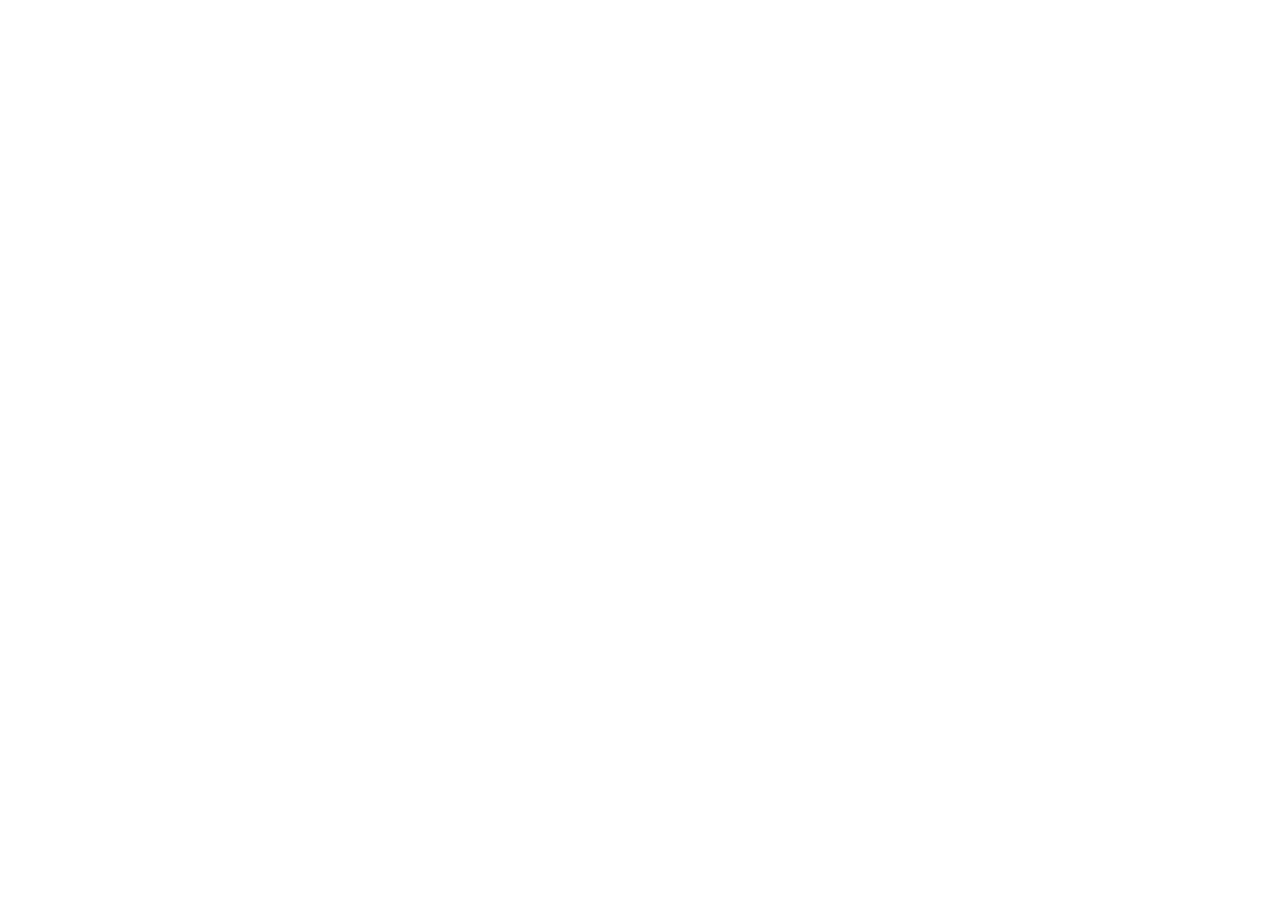
==== Index.html @ 7adff2c6 "Portfolio" ====
<!DOCTYPE html>
<html lang="en">    
<head>
    <meta charset="UTF-8">
    <meta http-equiv="X-UA-Compatible" content="IE=edge">
    <meta name="viewport" content="width=device-width, initial-scale=1.0">
    <script src="https://cdn.tailwindcss.com"></script>
    <title>Legion | Low Budget Developer</title>
    
     <!-- Styling -->
     <!-- Hero , Button , Banner , TimeLine , NavBar , Contact , Footer  -->

     <style>
         .container {
            max-width: 1200px;
            margin: 0 auto;
            padding: 2rem;
        }
        
        /* Hero */
       
        .hero {
            background-image: url('https://images.unsplash.com/photo-1506744038136-46273834b3fb?ixlib=rb-4.0.3&ixid=M3wxMjA3fDB8MHxzZWFyY2h8Mnx8ZGV2ZWxvcHBlcnxlbnwwfHwwfHx8MA%3D%3D&auto=format&fit=crop&w=500&q=60');
            background-size: cover;
            background-position: center;
        }

        /* Button */
        .btn {
            background-color: #1f2937; /* Tailwind's gray-800 */
            color: white;
            padding: 0.5rem 1rem;
            border-radius: 0.375rem; /* Tailwind's rounded-md */
            transition: background-color 0.3s ease;
        }
        .btn:hover {
            background-color: #4b5563; /* Tailwind's gray-600 */
        }


     </style>
</head>
<body>
    

</body>

</html>
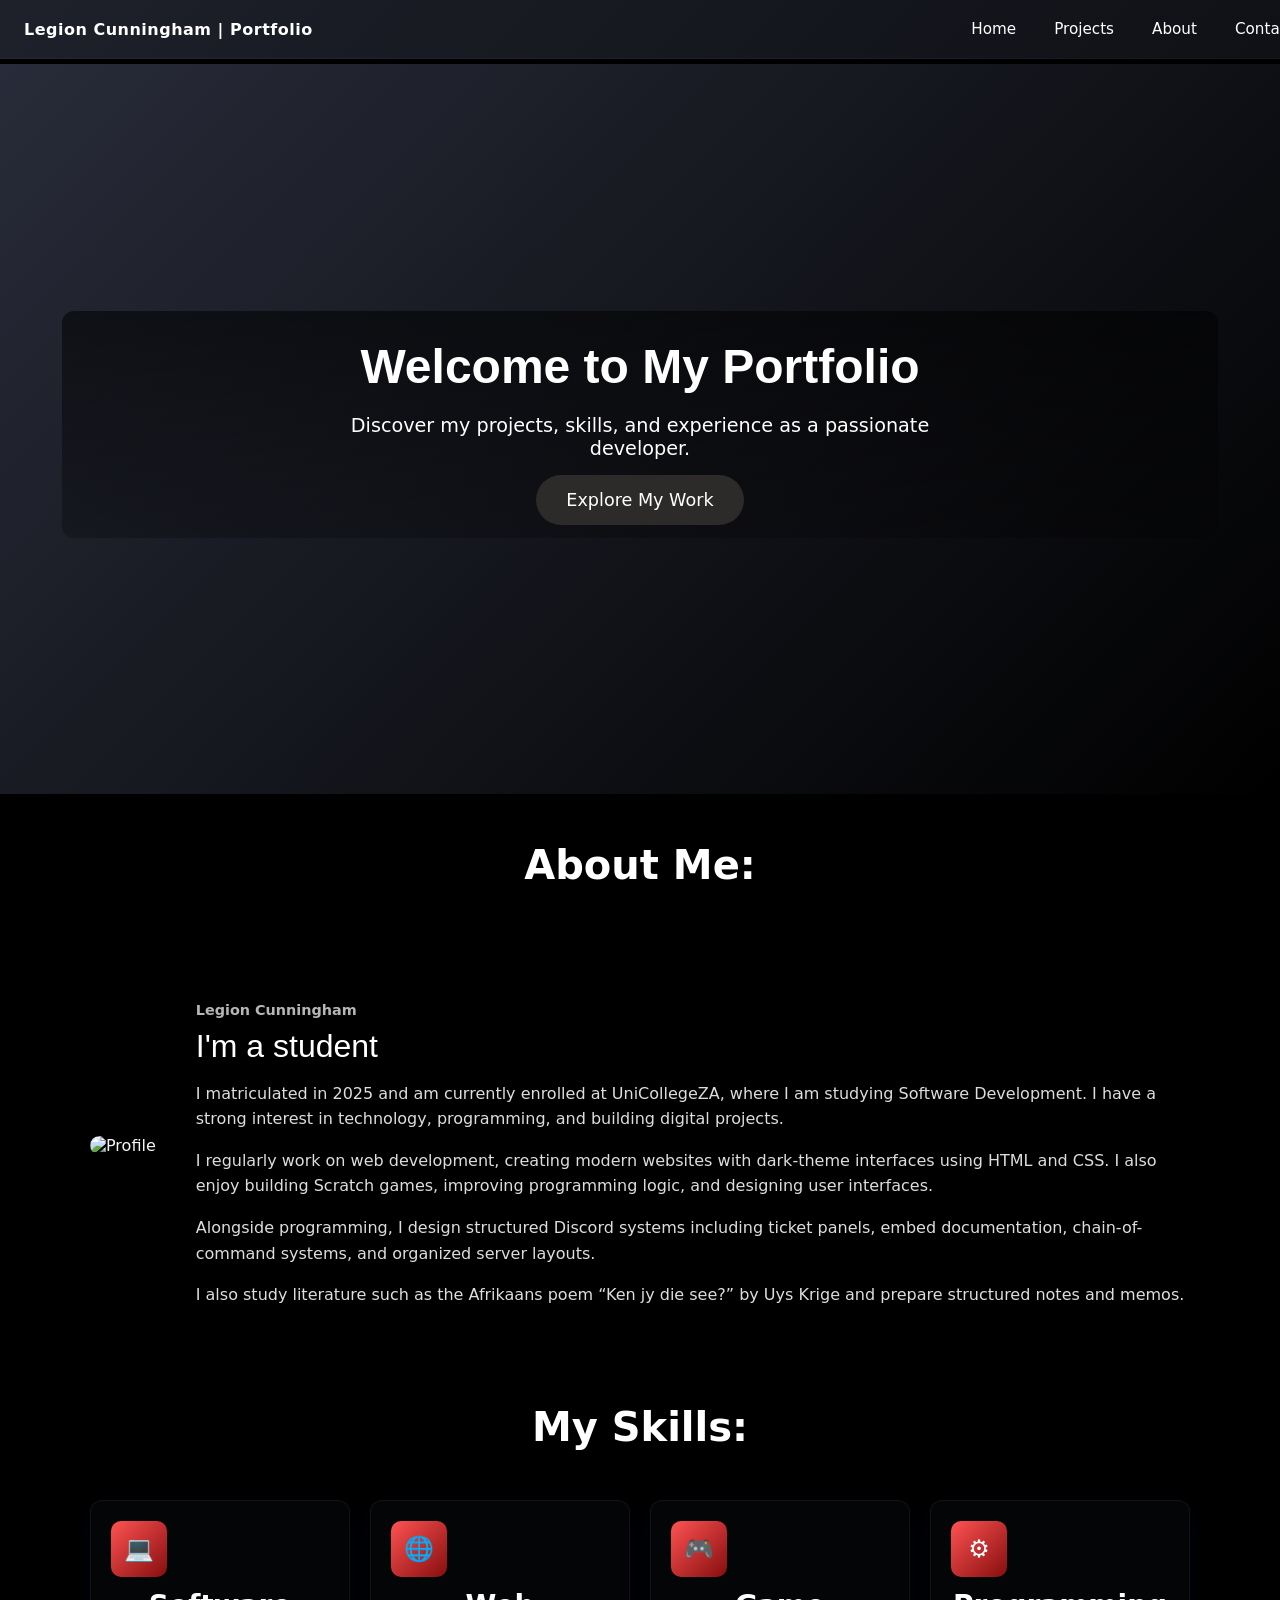
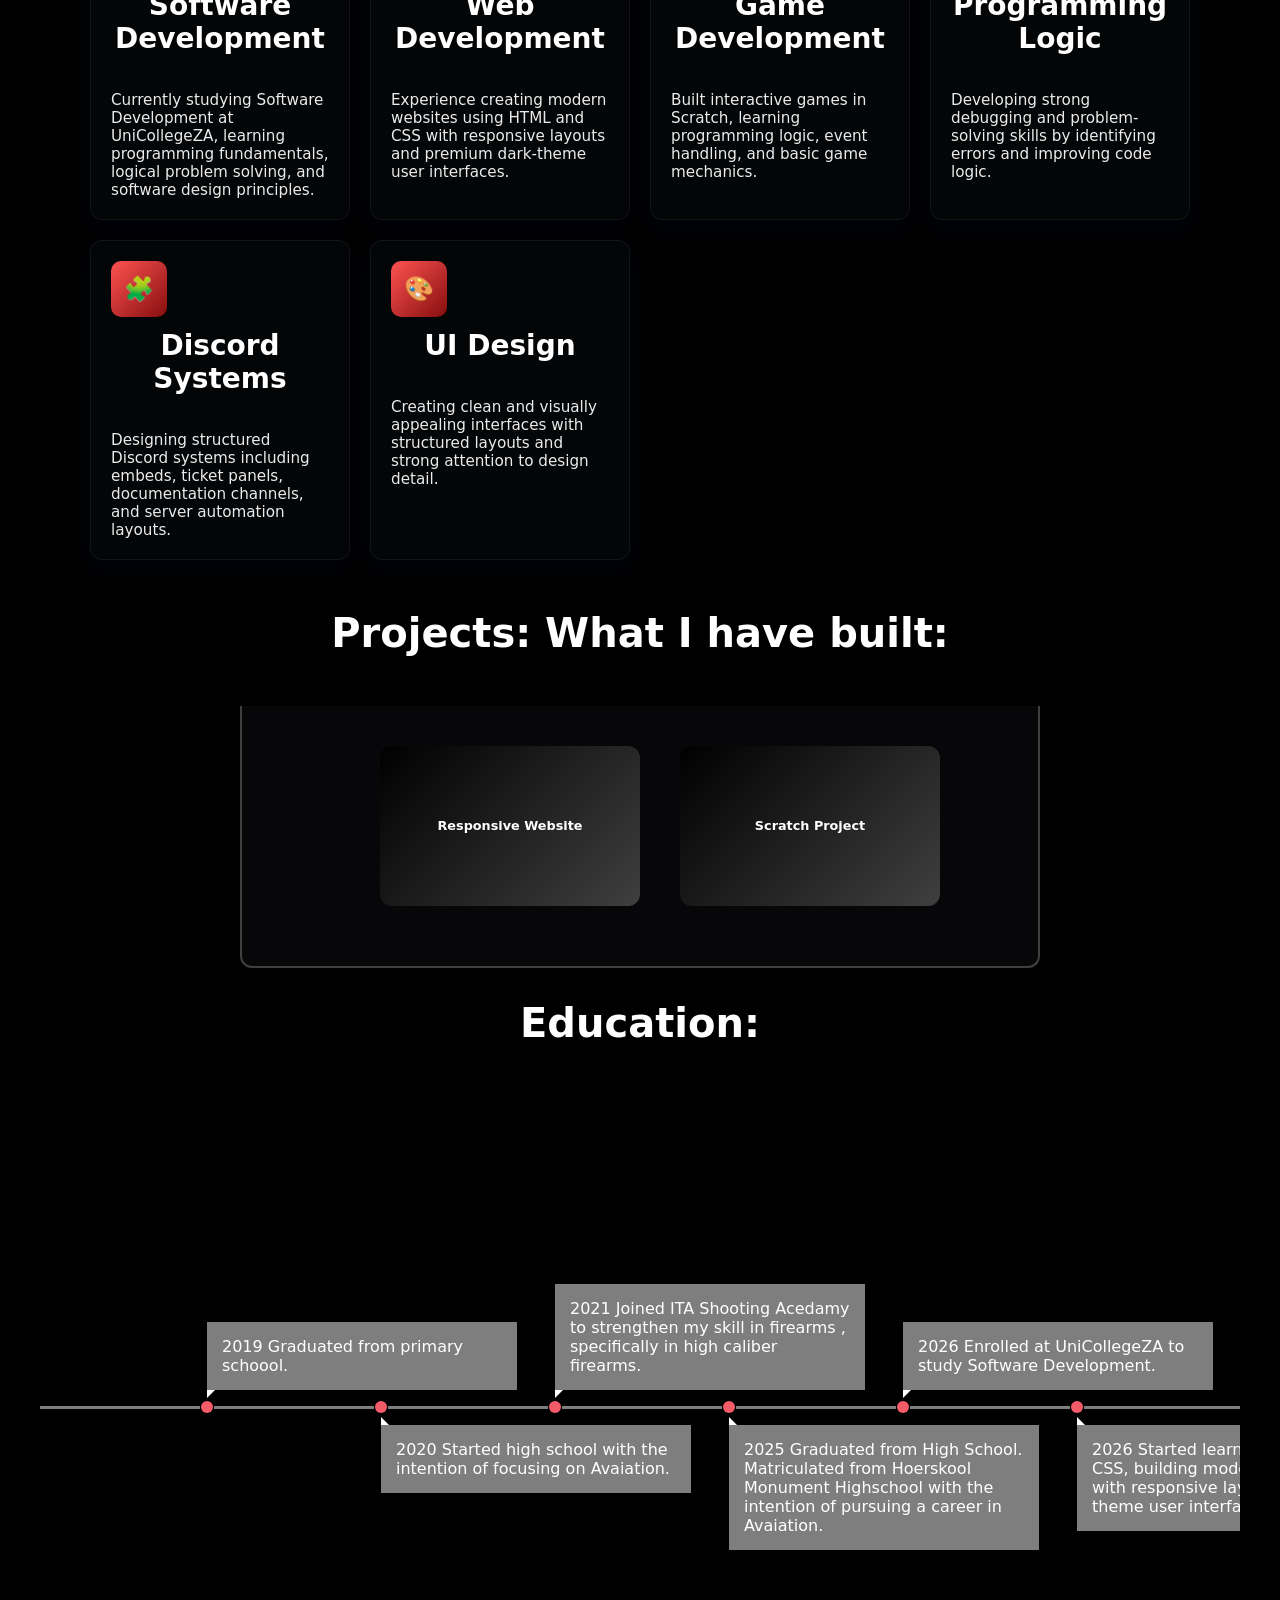
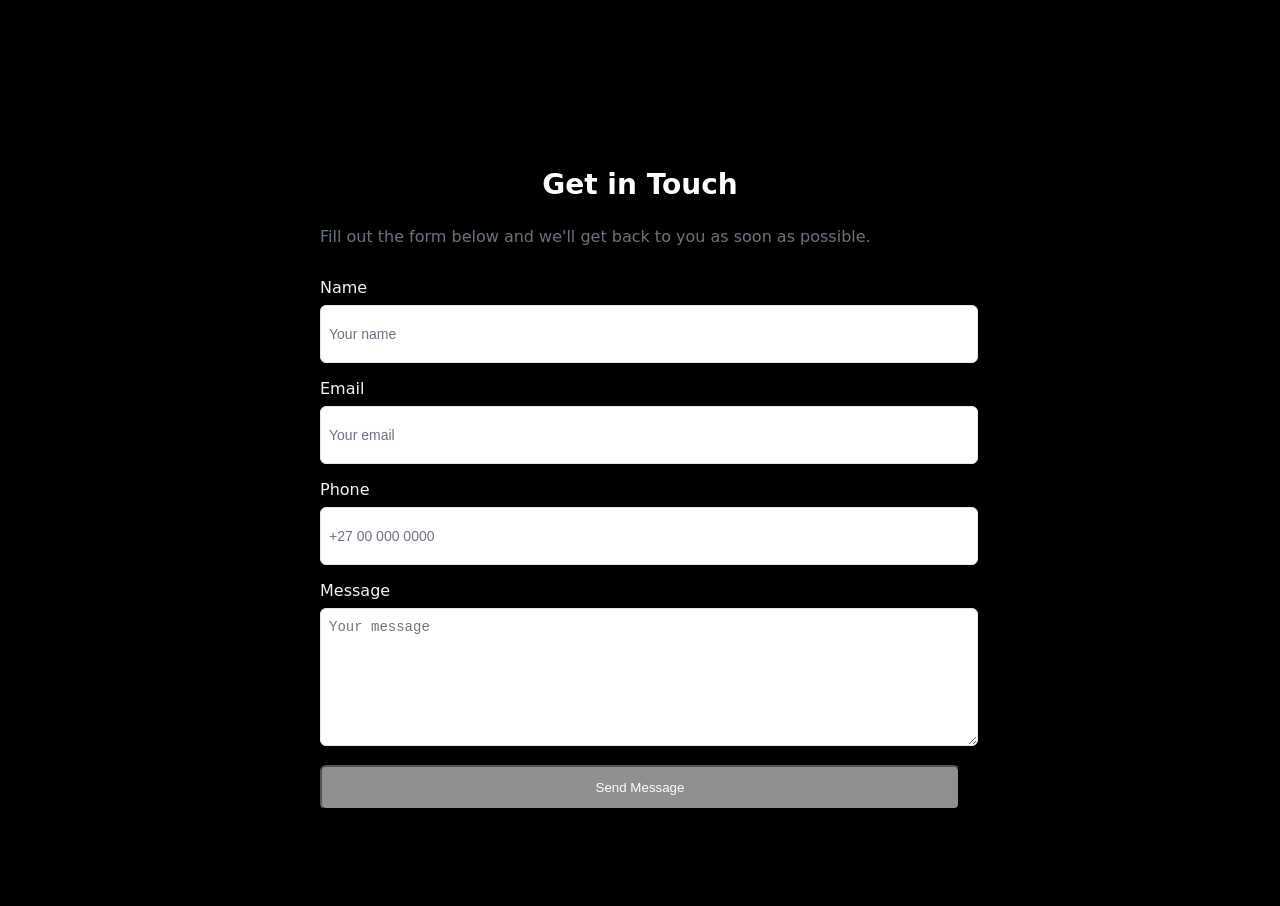
==== commit 6229f68d: "commit" ====
--- a/Index.html
+++ b/Index.html
@@ -1,48 +1,215 @@
 <!DOCTYPE html>
-<html lang="en">    
+<html lang="en">
 <head>
     <meta charset="UTF-8">
-    <meta http-equiv="X-UA-Compatible" content="IE=edge">
-    <meta name="viewport" content="width=device-width, initial-scale=1.0">
-    <script src="https://cdn.tailwindcss.com"></script>
-    <title>Legion | Low Budget Developer</title>
-    
-     <!-- Styling -->
-     <!-- Hero , Button , Banner , TimeLine , NavBar , Contact , Footer  -->
-
-     <style>
-         .container {
-            max-width: 1200px;
-            margin: 0 auto;
-            padding: 2rem;
-        }
-        
-        /* Hero */
+    <link rel="stylesheet" href="PortfolioCSSNull.css">
+    <title>Legion | Amatuar Developer</title>
+    <style>
        
-        .hero {
-            background-image: url('https://images.unsplash.com/photo-1506744038136-46273834b3fb?ixlib=rb-4.0.3&ixid=M3wxMjA3fDB8MHxzZWFyY2h8Mnx8ZGV2ZWxvcHBlcnxlbnwwfHwwfHx8MA%3D%3D&auto=format&fit=crop&w=500&q=60');
-            background-size: cover;
-            background-position: center;
-        }
-
-        /* Button */
-        .btn {
-            background-color: #1f2937; /* Tailwind's gray-800 */
-            color: white;
-            padding: 0.5rem 1rem;
-            border-radius: 0.375rem; /* Tailwind's rounded-md */
-            transition: background-color 0.3s ease;
-        }
-        .btn:hover {
-            background-color: #4b5563; /* Tailwind's gray-600 */
-        }
-
-
-     </style>
+       
+    </style>
 </head>
 <body>
+    <header class="site-nav">
+        <div class="brand">Legion Cunningham | Portfolio</div>
+        <nav class="nav-links">
+            <a href="#">Home</a>
+            <a href="#">Projects</a>
+            <a href="#">About</a>
+            <a href="#">Contact</a>
+        </nav>
+    </header >
+
+    <header>
+        <div class="nav-spacer" aria-hidden="true"></div>
+        <section class="hero">
+            <div class="container">
+            <h1>Welcome to My Portfolio</h1>
+            <p>Discover my projects, skills, and experience as a passionate developer.</p>
+            <a href="#projects" class="cta-button">Explore My Work</a>
+        </div>
+    </header>
+
+    <section id="features" class="features" aria-labelledby="features-title">
+        <section class="section-heading">About Me:</section>
+
+    <div class="about-section">
+
+<div class="left">
+<img src="https://media.cnn.com/api/v1/images/stellar/prod/gettyimages-2228704832.jpg?c=original&q=w_860,c_fill/f_avif" alt="Profile">
+</div>
+
+<div class="about-text">
+<h6>Legion Cunningham</h6>
+<h1>I'm a student</h1>
+
+<p>
+I matriculated in 2025 and am currently enrolled at UniCollegeZA, where I am studying Software Development. 
+I have a strong interest in technology, programming, and building digital projects.
+</p>
+
+<p>
+I regularly work on web development, creating modern websites with dark-theme interfaces using HTML and CSS. 
+I also enjoy building Scratch games, improving programming logic, and designing user interfaces.
+</p>
+
+<p>
+Alongside programming, I design structured Discord systems including ticket panels, embed documentation, 
+chain-of-command systems, and organized server layouts.
+</p>
+
+<p>
+I also study literature such as the Afrikaans poem “Ken jy die see?” by Uys Krige and prepare structured notes and memos.
+</p>
+
+</div>
+
+</div>
+<section class="cards" aria-labelledby="skills-title">
+
+<section class="section-heading">My Skills:</section>
+
+<div class="cards-grid">
+<div class="feature-card">
+<div class="feature-icon">💻</div>
+<h2>Software Development</h2>
+<p>Currently studying Software Development at UniCollegeZA, learning programming fundamentals, logical problem solving, and software design principles.</p>
+</div>
+
+<div class="feature-card">
+<div class="feature-icon">🌐</div>
+<h2>Web Development</h2>
+<p>Experience creating modern websites using HTML and CSS with responsive layouts and premium dark-theme user interfaces.</p>
+</div>
+
+<div class="feature-card">
+<div class="feature-icon">🎮</div>
+<h2>Game Development</h2>
+<p>Built interactive games in Scratch, learning programming logic, event handling, and basic game mechanics.</p>
+</div>
+
+<div class="feature-card">
+<div class="feature-icon">⚙️</div>
+<h2>Programming Logic</h2>
+<p>Developing strong debugging and problem-solving skills by identifying errors and improving code logic.</p>
+</div>
+
+<div class="feature-card">
+<div class="feature-icon">🧩</div>
+<h2>Discord Systems</h2>
+<p>Designing structured Discord systems including embeds, ticket panels, documentation channels, and server automation layouts.</p>
+</div>
+
+<div class="feature-card">
+<div class="feature-icon">🎨</div>
+<h2>UI Design</h2>
+<p>Creating clean and visually appealing interfaces with structured layouts and strong attention to design detail.</p>
+</div>
+</div>
+</section>
+
+<section class="section-heading">Projects: What I have built:</section>
+<section class="effect-section">
+                                    <div class="effect-preview">
+                                      <div class="flip-card">
+                                        <div class="flip-inner">
+                                          <div class="flip-front">Responsive Website</div>
+                                            <div class="flip-back">A modern, responsive website built with HTML and CSS.</div>
+                                            </div>
+                                          </div>
+                                    <div class="flip-card">
+                                        <div class="flip-inner">
+                                          <div class="flip-front">Scratch Project</div>
+                                            <div class="flip-back">An interactive game built in Scratch, showcasing programming logic and game mechanics.</div>
+                                            </div>
+                                          </div>
+                                        </div>
+                                      </section>
+
+<section class="section-heading">Education:</section>
+
+<section class="education-section">
+<section class="timeline">
+  <ol>
+    <li>
+      <div>
+        <time>2019</time> Graduated from primary schoool. 
+      </div>
+    </li>
+    <li>
+      <div>
+        <time>2020</time> Started high school with the intention of focusing on Avaiation.
+      </div>
+    </li>
+    <li>
+      <div>
+        <time>2021</time> Joined ITA Shooting Acedamy  to strengthen my skill in firearms , specifically in high caliber firearms. 
+      </div>
+    </li>
+    <li>
+      <div>
+        <time>2025</time> Graduated from High School. Matriculated from Hoerskool Monument Highschool with the intention of pursuing a career in Avaiation. 
+      </div>
+
+    </li>
+    <li>
+      <div>
+        <time>2026</time> Enrolled at UniCollegeZA to study Software Development.
+      </div>
+      </div>
+    </li>
+    <li>
+      <div>
+        <time>2026</time> Started learning HTML and CSS, building modern websites with responsive layouts and dark-theme user interfaces.
+      </div>
+    </li>
+    <li>
+      <div>
+        <time>2026</time> Started building interactive games in Scratch, learning programming logic, event handling, and basic game mechanics.
+      </div>
+    </li>
+  </ol>
+</section>
+</section>
+
+<section class="contact-section">
+  <div class="contact-intro">
+    <h2 class="contact-title">Get in Touch</h2>
+    <p class="contact-description">
+      Fill out the form below and we'll get back to you as soon as possible.
+    </p>
+  </div>
+
+  <form class="contact-form" action="https://api.web3forms.com/submit" method="POST">
+
+    <input type="hidden" name="access_key" value="YOUR_ACCESS_KEY_HERE" />
+    <input type="hidden" name="subject" value="New Contact Form Submission from Web3Forms" />
+    <input type="hidden" name="from_name" value="My Website" />
     
-
+    <div class="form-group-container">
+      <div class="form-group">
+        <label for="name" class="form-label">Name</label>
+        <input id="name" name="name" class="form-input" placeholder="Your name" type="text" />
+      </div>
+      <div class="form-group">
+        <label for="email" class="form-label">Email</label>
+        <input id="email" name="email" class="form-input" placeholder="Your email" type="email" />
+      </div>
+      <div class="form-group">
+        <label for="phone" class="form-label">Phone</label>
+        <input id="phone" name="phone" class="form-input" placeholder="+27 00 000 0000" type="text" />
+      </div>
+      <div class="form-group">
+        <label for="message" class="form-label">Message</label>
+        <textarea class="form-textarea" id="message" name="message" placeholder="Your message"></textarea>
+      </div>
+    </div>
+    <button class="form-submit" type="submit">Send Message</button>
+  </form>
+
+</section>
+
+
+ 
 </body>
-
 </html>
--- a/PortfolioCSSNull.css
+++ b/PortfolioCSSNull.css
@@ -0,0 +1,506 @@
+  body { 
+        margin: 0; 
+        font-family: system-ui, -apple-system, "Segoe UI", Roboto, "Helvetica Neue", Arial; 
+        color: #fff; 
+        background-color: #07070a; 
+        -webkit-font-smoothing:antialiased; }
+
+        .site-nav {
+        position: fixed;
+            top: 0;
+            left: 0;
+            width: 100%;
+            display: flex;
+            align-items: center;
+            justify-content: space-between;
+            padding: 14px 24px;
+            background: linear-gradient(135deg, rgba(50, 54, 71, 0.6) 0%, rgba(0, 0, 0, 0.6) 200%);
+            color: #fff;
+            
+            z-index: 1000;
+            border-bottom: 1px solid rgba(255,255,255,0.03); 
+
+         }
+        .site-nav .brand {
+            font-weight: 700;
+            letter-spacing: 0.5px;
+        }
+        .site-nav .nav-links {
+            display: flex;
+            gap: 18px;
+            align-items: center;
+        }
+        .site-nav a {
+            color: #fff;
+            text-decoration: none;
+            padding: 6px 10px;
+            border-radius: 8px;
+            transition: background-color 0.2s, color 0.2s;
+            font-size: 0.95rem;
+        }
+        .site-nav a:hover {
+            background: rgba(109, 102, 102, 0.12);
+            color: #5a5555;
+        }
+
+        .nav-spacer { height: 64px; }
+
+        
+        .container { max-width: 1100px; margin: 0 auto; padding: 0 16px; width: 100%; }
+        .hero .container {
+            background: linear-gradient(180deg, rgba(0,0,0,0.55), rgba(0,0,0,0.25));
+            padding: 28px;
+            border-radius: 12px;
+            box-shadow: none;
+        }
+        .hero h1, .hero p { text-shadow: none; }
+        .hero {
+            background-image: linear-gradient(135deg, rgba(50, 54, 71, 0.8) 0%, rgba(0, 0, 0, 0.8) 100%), url("https://images.unsplash.com/photo-1761817278823-12a35f2ae56d?q=80&w=1470&auto=format&fit=crop&ixlib=rb-4.1.0&ixid=M3wxMjA3fDB8MHxwaG90by1wYWdlfHx8fGVufDB8fHx8fA%3D%3D");
+            background-size: cover;
+            background-position: center;
+            background-repeat: no-repeat;
+            color: white;
+            padding: 90px 20px 100px;
+            text-align: center;
+            min-height: 60vh;
+            display: flex;
+            align-items: center;
+            justify-content: center;
+            margin: auto;
+        }
+        .hero h1 {
+            font-size: 3rem;
+            margin-bottom: 20px;
+            font-weight: bold;
+        }
+        .hero p {
+            font-size: 1.2rem;
+            margin-bottom: 30px;
+            max-width: 600px;
+            margin-left: auto;
+            margin-right: auto;
+        }
+        .cta-button {
+            background-color: #2d2a2a;
+            color: white;
+            padding: 15px 30px;
+            text-decoration: none;
+            border-radius: 25px;
+            font-size: 1.1rem;
+            transition: background-color 0.3s;
+        }
+        .cta-button:hover {
+            background-color: #5a5555;
+        }
+        
+        .features {
+            padding: 48px 20px;
+            color: #f5f5f7;
+            background: transparent;
+        }
+        .features h2 {
+            text-align: center;
+            font-size: 1.75rem;
+            margin: 0 0 24px 0;
+            color: #fff;
+        }
+        .cards-grid {
+            display: grid;
+            grid-template-columns: repeat(auto-fit, minmax(220px, 1fr));
+            gap: 20px;
+            max-width: 1100px;
+            margin: 0 auto;
+            align-items: stretch;
+            margin-top: 50px;
+            margin-bottom: 50px;
+        }
+        .feature-card {
+            background: rgba(6,8,12,0.64);
+            border: 1px solid rgba(255,255,255,0.06);
+            padding: 20px;
+            border-radius: 12px;
+            text-align: left;
+            color: #fff;
+            box-shadow: 0 8px 26px rgba(2,6,23,0.6);
+            display: flex;
+            flex-direction: column;
+            gap: 12px;
+            transition: transform 0.18s ease, box-shadow 0.18s ease;
+        }
+        .feature-card:hover {
+            transform: translateY(-6px);
+            box-shadow: 0 18px 40px rgba(2,6,23,0.65);
+        }
+        .feature-icon {
+            font-size: 1.5rem;
+            width: 56px;
+            height: 56px;
+            display: inline-flex;
+            align-items: center;
+            justify-content: center;
+            border-radius: 10px;
+            background: linear-gradient(135deg, #ff5252, #860e0e);
+            color: #fff;
+        }
+        .feature-card h3 {
+            margin: 0;
+            font-size: 1.05rem;
+            color: #fff;
+        }
+        .feature-card p { margin: 0; color: rgba(255,255,255,0.92); font-size: 0.95rem; }
+
+         
+        .cards-container {
+            display: grid;
+            grid-template-columns: repeat(1 ,3, 1fr);
+            gap: 20px;
+            padding: 20px;
+            max-width: 1200px;
+            margin: 0 auto;
+        }
+        .card {
+            background-color: #959595;
+            border-radius: 10px;
+            box-shadow: 0 4px 8px rgba(255, 254, 254, 0.1);
+            padding: 20px;
+            text-align: center;
+            transition: transform 0.3s ease;
+            border: 2px solid #282424;
+        }
+        .card:hover {
+            transform: translateY(-5px);
+        }
+        .card h3 {
+            margin-bottom: 10px;
+            color: #333;
+        }
+        .card p {
+            color: #666;
+        }
+        .card-icon {
+            font-size: 3rem;
+            margin-bottom: 15px;
+        }
+        
+
+       .about-section{
+        max-width:1100px;
+        margin:60px auto;
+         padding:20px;
+        display:flex;
+        gap:40px;
+        align-items:center;
+        }
+
+        .about-section img{
+        width:100%;
+        max-width:420px;
+        border-radius:16px;
+        box-shadow:0 20px 40px rgba(0,0,0,0.6);
+        }
+
+            .about-text{
+                flex:1;
+            }
+
+            .about-text h6{
+                color:#b6b6b6;
+                font-size:0.9rem;
+                margin-bottom:10px;
+            }
+
+            .about-text h1{
+                font-size:2rem;
+                margin-bottom:15px;
+            }
+
+            .about-text p{
+                line-height:1.6;
+                color:#ddd;
+            }
+
+            h1 {
+            position: relative;
+             padding: 0;
+             margin: 0;
+            font-family: "Raleway", sans-serif;
+            font-weight: 300;
+            font-size: 40px;
+            color: #ffffff;
+            -webkit-transition: all 0.4s ease 0s;
+            -o-transition: all 0.4s ease 0s;
+            transition: all 0.4s ease 0s;
+            }
+
+            h1 span {
+           display: block;
+            font-size: 0.5em;
+            line-height: 1.3;
+            }
+            h1 em {
+            font-style: normal;
+            font-weight: 600;
+            }
+
+            .section-heading {
+            font-size: 2.5rem;
+            font-weight: 700;
+            align-items: center;
+            color: #fff;
+            margin-bottom: 50px;
+            text-align: center;
+            text-shadow: 0 4px 12px rgba(0,0,0,0.6);
+            }  
+
+        .flip-card {
+        width: 260px;
+        height: 160px;
+        cursor: pointer;
+        perspective: 1000px;
+        align-items: stretch;
+        margin-bottom: 20px;
+        margin-left: 40px;
+        text-align: center;
+        }
+
+        .flip-inner {
+        width: 100%;
+        height: 100%;
+        position: relative;
+        transition: transform 0.6s ease;
+        transform-style: preserve-3d;
+        }
+
+        .flip-card:hover .flip-inner {
+        transform: rotateY(180deg);
+        }
+
+        .flip-front,
+        .flip-back {
+        position: absolute;
+        width: 100%;
+        height: 100%;
+        border-radius: 12px;
+        display: flex;
+        align-items: center;
+        justify-content: center;
+        font-weight: 700;
+        font-size: 0.8rem;
+        backface-visibility: hidden;
+        }
+
+        .flip-front {
+        background: linear-gradient(135deg, #000000, #3f3f3f);
+        color: white;
+        
+        }
+
+        .flip-back {
+        background: linear-gradient(135deg, #444444, #000000);
+        color: white;
+        transform: rotateY(180deg);
+        }
+
+        .effect-section {
+  max-width: 800px;
+  margin: 32px auto;
+  padding: 0 24px;
+}
+
+.effect-section h2 {
+  background: #1e293b;
+  color: white;
+  padding: 16px 24px;
+  border-radius: 12px 12px 0 0;
+  margin: 0;
+  font-size: 1.15rem;
+}
+
+.effect-preview {
+  padding: 40px 24px;
+  background: #07070a;
+  border: 2px solid #3f3f3f;
+  border-top: none;
+  border-radius: 0 0 12px 12px;
+  display: flex;
+  justify-content: center;
+  align-items: center;
+  min-height: 120px;
+}
+
+.education-section {
+  padding: 60px 20px;
+}
+
+.education-section h2 {
+  text-align: center;
+  font-size: 3rem;
+  margin-bottom: 40px;
+ }
+
+
+
+body {
+  background-color: black;
+}
+
+.timeline {
+  white-space: nowrap;
+  overflow-x: hidden;
+}
+
+.timeline ol {
+  font-size: 0;
+  width: 100vw;
+  padding: 250px 0;
+  transition: all 1s;
+}
+
+.timeline ol li {
+  position: relative;
+  display: inline-block;
+  list-style-type: none;
+  width: 160px;
+  height: 3px;
+  background: rgb(126, 126, 126);
+}
+
+.timeline ol li:last-child {
+  width: 280px;
+}
+
+.timeline ol li:not(:first-child) {
+  margin-left: 14px;
+}
+
+.timeline ol li:not(:last-child)::after {
+  content: '';
+  position: absolute;
+  top: 50%;
+  left: calc(100% + 1px);
+  bottom: 0;
+  width: 12px;
+  height: 12px;
+  transform: translateY(-50%);
+  border-radius: 50%;
+  background: #F45B69;
+}
+
+.timeline ol li div {
+  position: absolute;
+  left: calc(100% + 7px);
+  width: 280px;
+  padding: 15px;
+  font-size: 1rem;
+  white-space: normal;
+  color: rgb(255, 255, 255);
+  background: rgb(126, 126, 126);
+}
+
+.timeline ol li div::before {
+  content: '';
+  position: absolute;
+  top: 100%;
+  left: 0;
+  width: 0;
+  height: 0;
+  border-style: solid;
+}
+
+.timeline ol li:nth-child(odd) div {
+  top: -16px;
+  transform: translateY(-100%);
+}
+
+.timeline ol li:nth-child(odd) div::before {
+  top: 100%;
+  border-width: 8px 8px 0 0;
+  border-color: white transparent transparent transparent;
+}
+
+.timeline ol li:nth-child(even) div {
+  top: calc(100% + 16px);
+}
+
+.timeline ol li:nth-child(even) div::before {
+  top: -8px;
+  border-width: 8px 0 0 8px;
+  border-color: transparent transparent transparent white;
+}
+
+.contact-section {
+  width: 100%;
+  max-width: 40rem;
+  margin-left: auto;
+  margin-right: auto;
+  padding: 3rem 1rem;
+}
+
+.contact-intro > * + * {
+  margin-top: 1rem;
+}
+
+.contact-title {
+  font-size: 1.875rem;
+  line-height: 2.25rem;
+  font-weight: 700;
+}
+
+.contact-description {
+  color: rgb(107 114 128);
+}
+
+.form-group-container {
+  display: grid;
+  gap: 1rem;
+  margin-top: 2rem;
+  border-color: #444444;
+}
+
+.form-group {
+  display: flex;
+  flex-direction: column;
+}
+
+.form-label {
+  margin-bottom: 0.5rem;
+}
+
+.form-input,
+.form-textarea {
+  padding: 0.5rem;
+  border: 1px solid #e5e7eb;
+  display: flex;
+  height: 2.5rem;
+  width: 100%;
+  border-radius: 0.375rem;
+  font-size: 0.875rem;
+  line-height: 1.25rem;
+}
+
+.form-input::placeholder,
+.form-textarea:focus-visible {
+  color: #6b7280;
+}
+
+.form-input:focus-visible,
+.form-textarea:focus-visible {
+  outline: 2px solid #2563eb;
+  outline-offset: 2px;
+}
+
+.form-textarea {
+  min-height: 120px;
+}
+
+.form-submit {
+  width: 100%;
+  margin-top: 1.2rem;
+  background-color: #8f8f8f;
+  color: #fff;
+  padding: 13px 5px;
+  border-radius: 0.375rem;
+}
+.form-submit:hover {
+  background-color: #797979;
+}
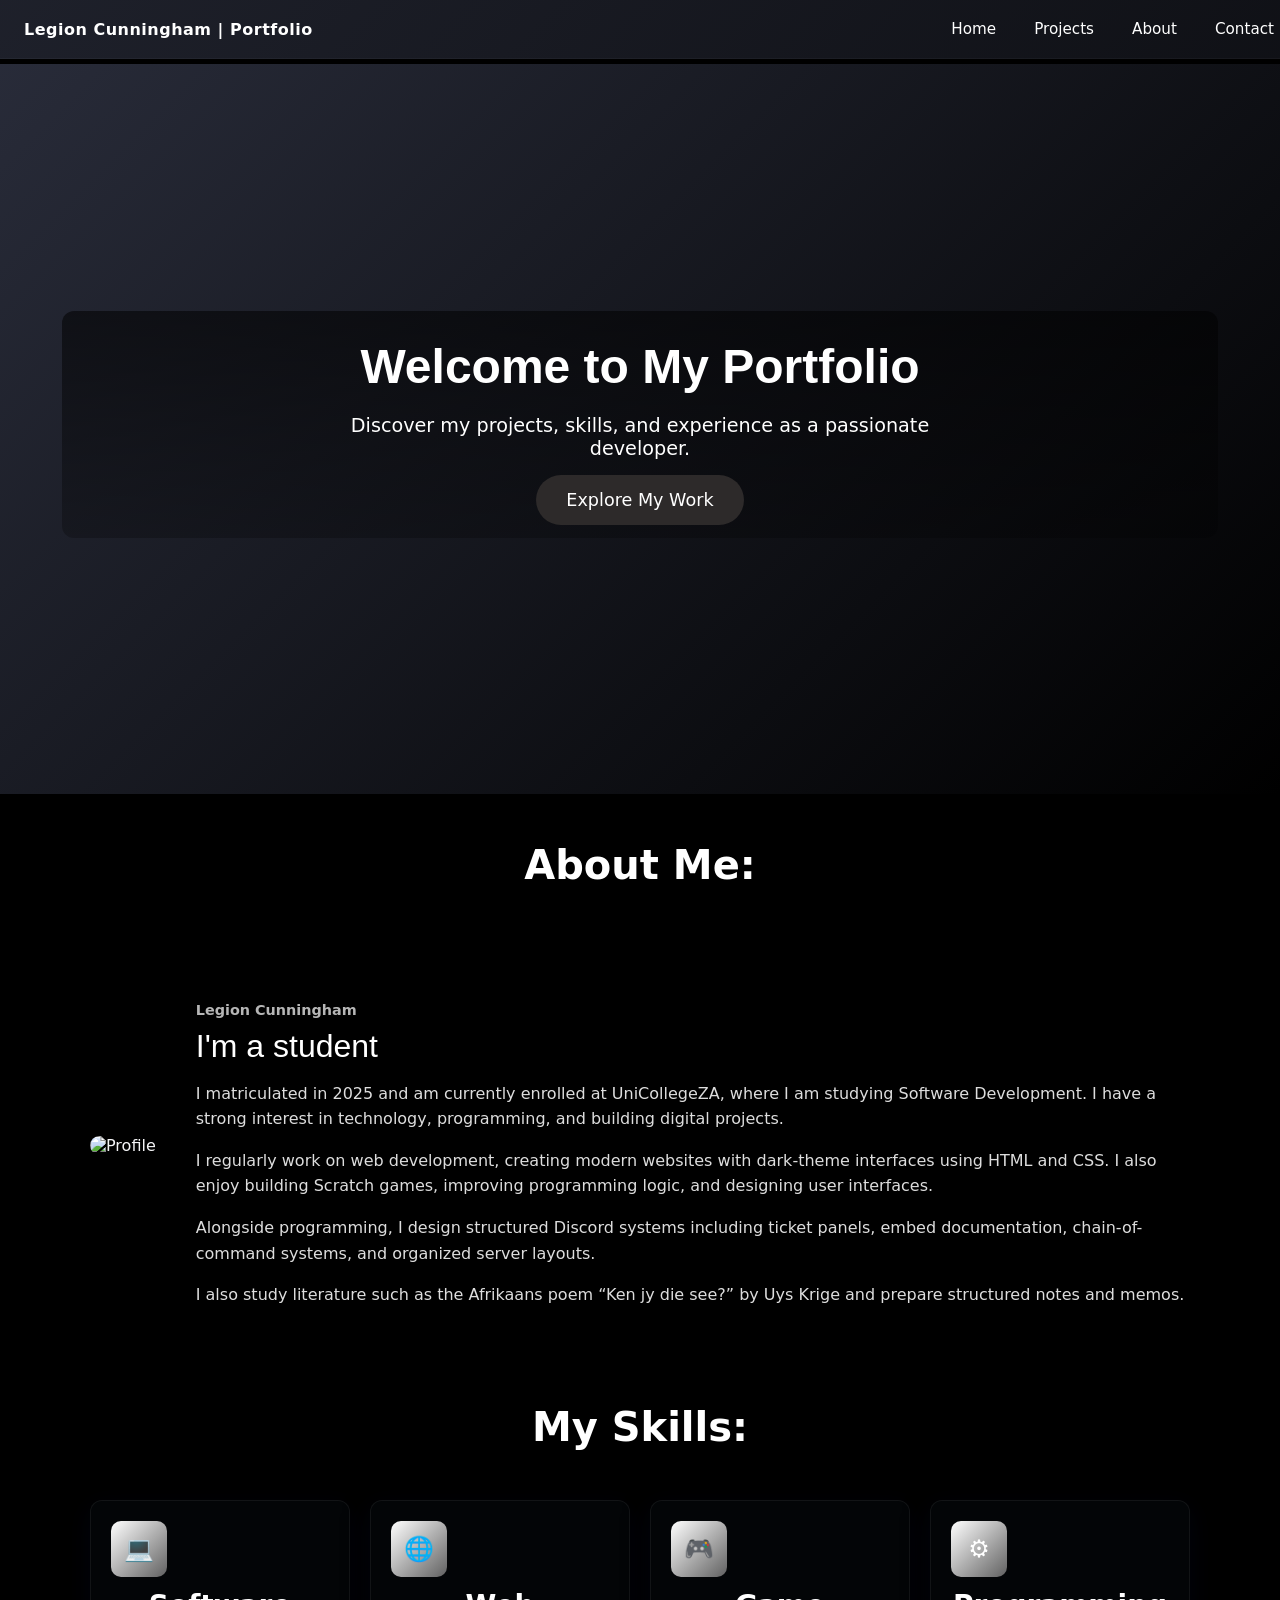
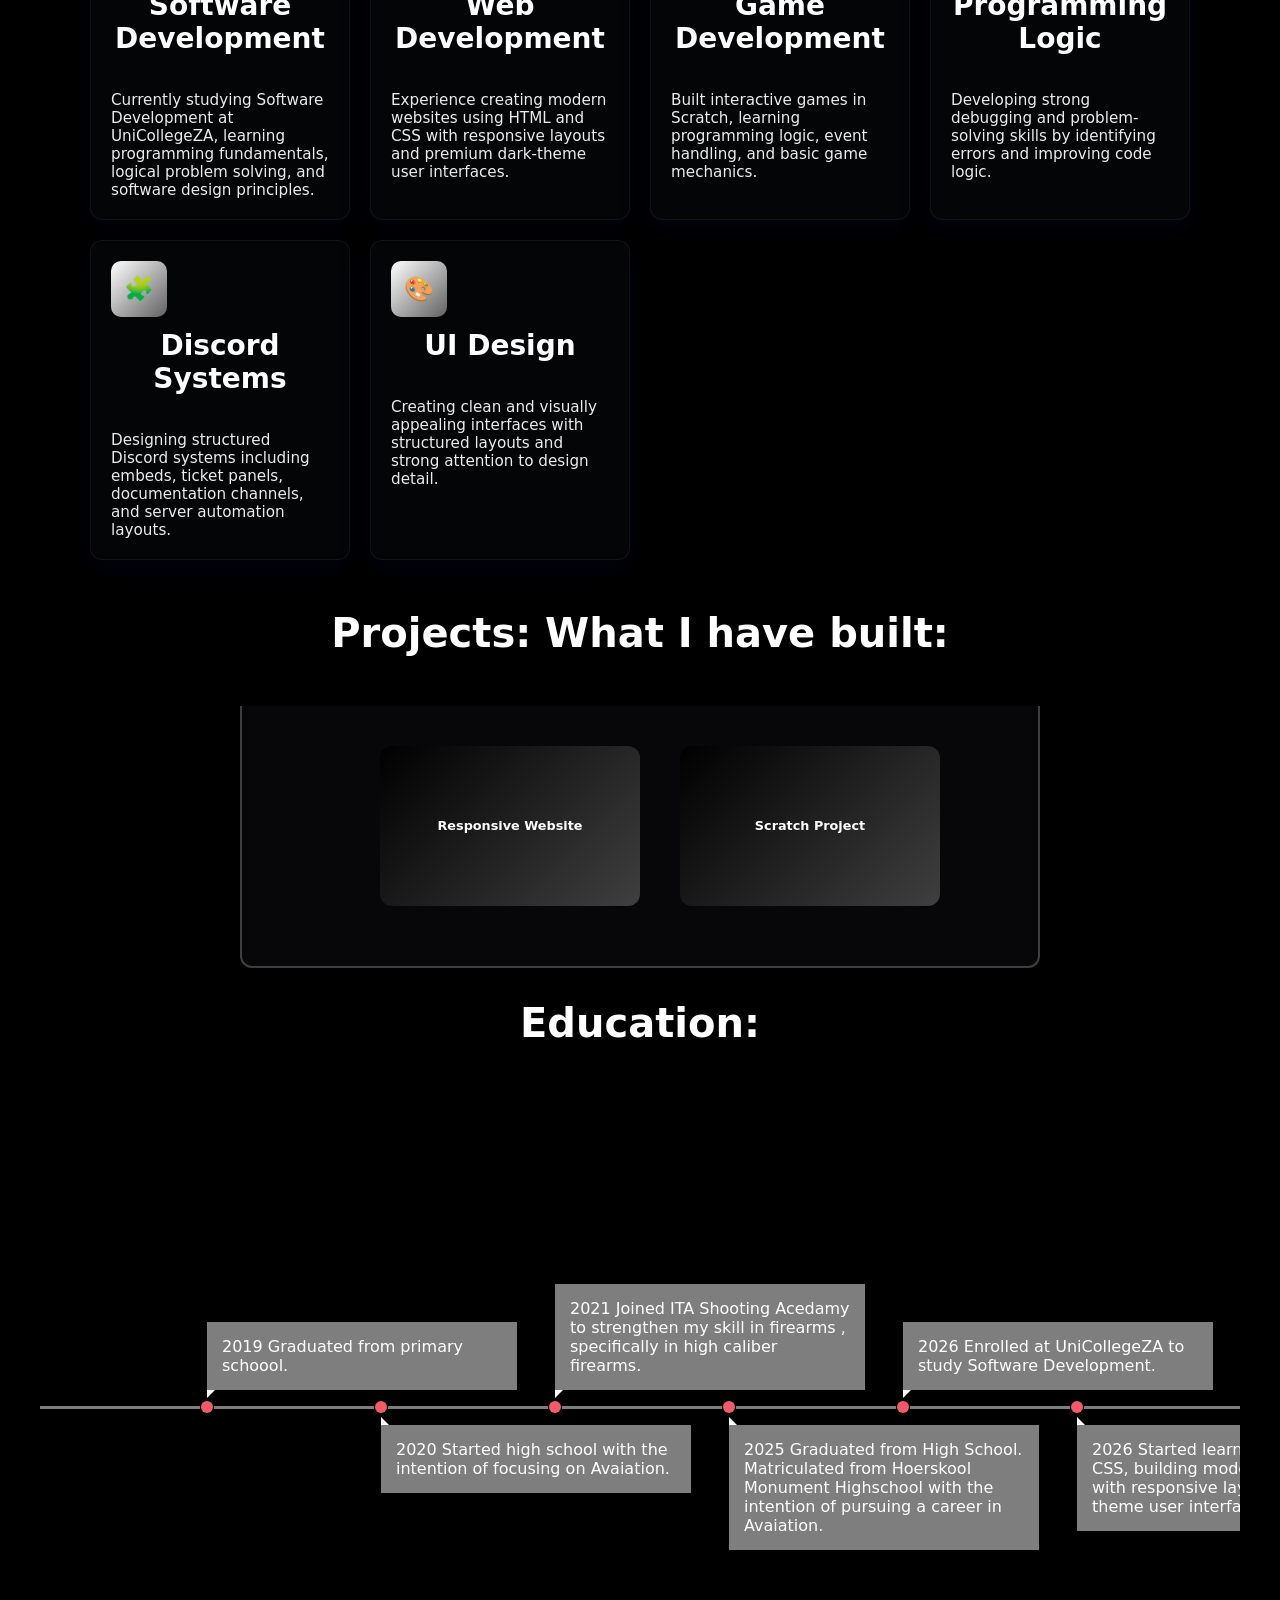
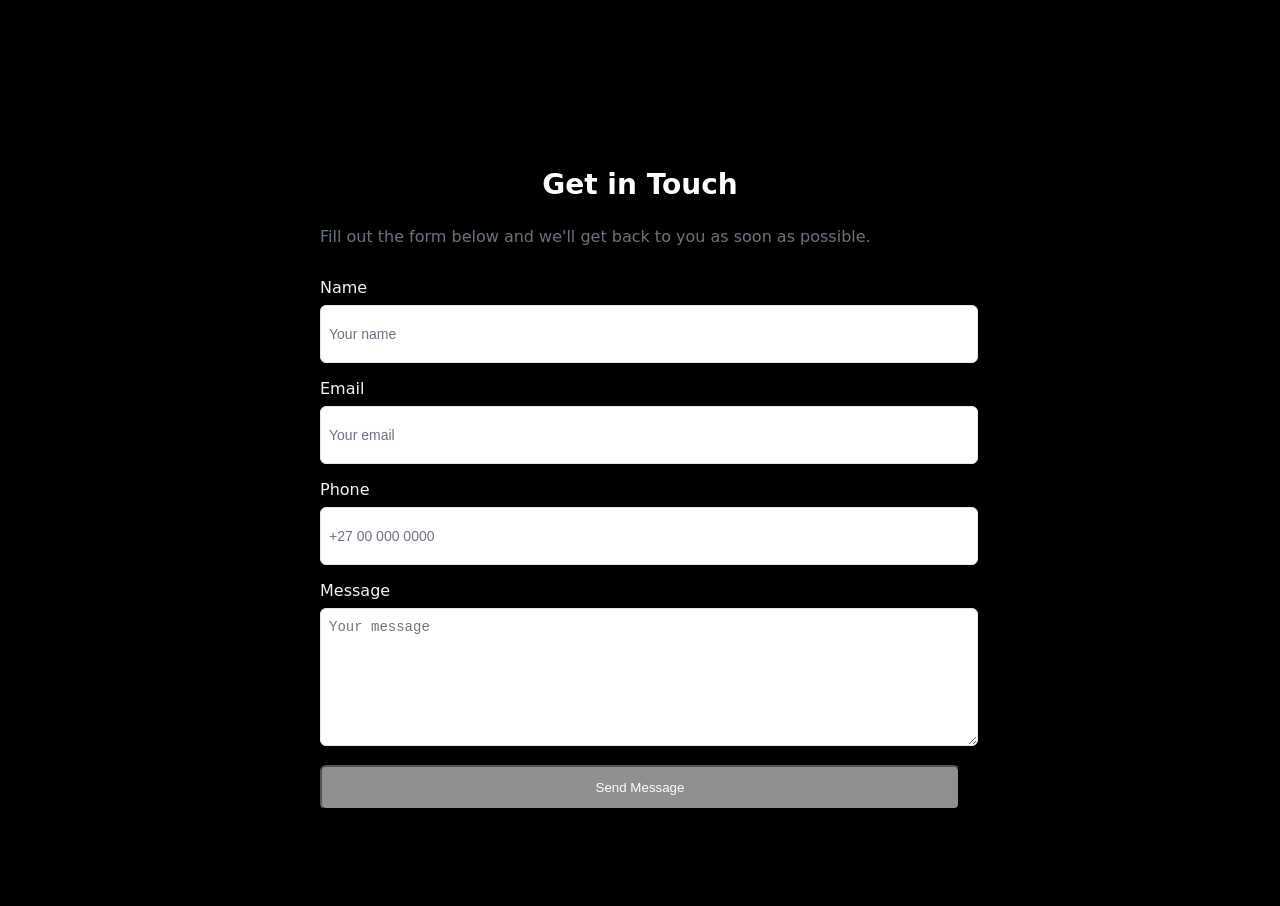
==== commit e42e0346: "commit" ====
--- a/Index.html
+++ b/Index.html
@@ -2,7 +2,7 @@
 <html lang="en">
 <head>
     <meta charset="UTF-8">
-    <link rel="stylesheet" href="PortfolioCSSNull.css">
+    <link rel="stylesheet" href="Style.css">
     <title>Legion | Amatuar Developer</title>
     <style>
        
--- a/Style.css
+++ b/Style.css
@@ -0,0 +1,507 @@
+  body { 
+        margin: 0; 
+        font-family: system-ui, -apple-system, "Segoe UI", Roboto, "Helvetica Neue", Arial; 
+        color: #fff; 
+        background-color: #07070a; 
+        -webkit-font-smoothing:antialiased; }
+
+        .site-nav {
+        position: fixed;
+            top: 0;
+            left: 0;
+            width: 100%;
+            display: flex;
+            align-items: center;
+            justify-content: space-between;
+            padding: 14px 24px;
+            background: linear-gradient(135deg, rgba(50, 54, 71, 0.6) 0%, rgba(0, 0, 0, 0.6) 200%);
+            color: #fff;
+            
+            z-index: 1000;
+            border-bottom: 1px solid rgba(255,255,255,0.03); 
+
+         }
+        .site-nav .brand {
+            font-weight: 700;
+            letter-spacing: 0.5px;
+        }
+        .site-nav .nav-links {
+            display: flex;
+            gap: 18px;
+            align-items: center;
+            margin-right: 20px;
+        }
+        .site-nav a {
+            color: #fff;
+            text-decoration: none;
+            padding: 6px 10px;
+            border-radius: 8px;
+            transition: background-color 0.2s, color 0.2s;
+            font-size: 0.95rem;
+        }
+        .site-nav a:hover {
+            background: rgba(109, 102, 102, 0.12);
+            color: #5a5555;
+        }
+
+        .nav-spacer { height: 64px; }
+
+        
+        .container { max-width: 1100px; margin: 0 auto; padding: 0 16px; width: 100%; }
+        .hero .container {
+            background: linear-gradient(180deg, rgba(0,0,0,0.55), rgba(0,0,0,0.25));
+            padding: 28px;
+            border-radius: 12px;
+            box-shadow: none;
+        }
+        .hero h1, .hero p { text-shadow: none; }
+        .hero {
+            background-image: linear-gradient(135deg, rgba(50, 54, 71, 0.8) 0%, rgba(0, 0, 0, 0.8) 100%), url("https://images.unsplash.com/photo-1761817278823-12a35f2ae56d?q=80&w=1470&auto=format&fit=crop&ixlib=rb-4.1.0&ixid=M3wxMjA3fDB8MHxwaG90by1wYWdlfHx8fGVufDB8fHx8fA%3D%3D");
+            background-size: cover;
+            background-position: center;
+            background-repeat: no-repeat;
+            color: white;
+            padding: 90px 20px 100px;
+            text-align: center;
+            min-height: 60vh;
+            display: flex;
+            align-items: center;
+            justify-content: center;
+            margin: auto;
+        }
+        .hero h1 {
+            font-size: 3rem;
+            margin-bottom: 20px;
+            font-weight: bold;
+        }
+        .hero p {
+            font-size: 1.2rem;
+            margin-bottom: 30px;
+            max-width: 600px;
+            margin-left: auto;
+            margin-right: auto;
+        }
+        .cta-button {
+            background-color: #2d2a2a;
+            color: white;
+            padding: 15px 30px;
+            text-decoration: none;
+            border-radius: 25px;
+            font-size: 1.1rem;
+            transition: background-color 0.3s;
+        }
+        .cta-button:hover {
+            background-color: #5a5555;
+        }
+        
+        .features {
+            padding: 48px 20px;
+            color: #f5f5f7;
+            background: transparent;
+        }
+        .features h2 {
+            text-align: center;
+            font-size: 1.75rem;
+            margin: 0 0 24px 0;
+            color: #fff;
+        }
+        .cards-grid {
+            display: grid;
+            grid-template-columns: repeat(auto-fit, minmax(220px, 1fr));
+            gap: 20px;
+            max-width: 1100px;
+            margin: 0 auto;
+            align-items: stretch;
+            margin-top: 50px;
+            margin-bottom: 50px;
+        }
+        .feature-card {
+            background: rgba(6,8,12,0.64);
+            border: 1px solid rgba(255,255,255,0.06);
+            padding: 20px;
+            border-radius: 12px;
+            text-align: left;
+            color: #fff;
+            box-shadow: 0 8px 26px rgba(2,6,23,0.6);
+            display: flex;
+            flex-direction: column;
+            gap: 12px;
+            transition: transform 0.18s ease, box-shadow 0.18s ease;
+        }
+        .feature-card:hover {
+            transform: translateY(-6px);
+            box-shadow: 0 18px 40px rgba(2,6,23,0.65);
+        }
+        .feature-icon {
+            font-size: 1.5rem;
+            width: 56px;
+            height: 56px;
+            display: inline-flex;
+            align-items: center;
+            justify-content: center;
+            border-radius: 10px;
+            background: linear-gradient(135deg, #ffffff, #616161);
+            color: #fff;
+        }
+        .feature-card h3 {
+            margin: 0;
+            font-size: 1.05rem;
+            color: #fff;
+        }
+        .feature-card p { margin: 0; color: rgba(255,255,255,0.92); font-size: 0.95rem; }
+
+         
+        .cards-container {
+            display: grid;
+            grid-template-columns: repeat(1 ,3, 1fr);
+            gap: 20px;
+            padding: 20px;
+            max-width: 1200px;
+            margin: 0 auto;
+        }
+        .card {
+            background-color: #959595;
+            border-radius: 10px;
+            box-shadow: 0 4px 8px rgba(255, 254, 254, 0.1);
+            padding: 20px;
+            text-align: center;
+            transition: transform 0.3s ease;
+            border: 2px solid #282424;
+        }
+        .card:hover {
+            transform: translateY(-5px);
+        }
+        .card h3 {
+            margin-bottom: 10px;
+            color: #333;
+        }
+        .card p {
+            color: #666;
+        }
+        .card-icon {
+            font-size: 3rem;
+            margin-bottom: 15px;
+        }
+        
+
+       .about-section{
+        max-width:1100px;
+        margin:60px auto;
+         padding:20px;
+        display:flex;
+        gap:40px;
+        align-items:center;
+        }
+
+        .about-section img{
+        width:100%;
+        max-width:420px;
+        border-radius:16px;
+        box-shadow:0 20px 40px rgba(0,0,0,0.6);
+        }
+
+            .about-text{
+                flex:1;
+            }
+
+            .about-text h6{
+                color:#b6b6b6;
+                font-size:0.9rem;
+                margin-bottom:10px;
+            }
+
+            .about-text h1{
+                font-size:2rem;
+                margin-bottom:15px;
+            }
+
+            .about-text p{
+                line-height:1.6;
+                color:#ddd;
+            }
+
+            h1 {
+            position: relative;
+             padding: 0;
+             margin: 0;
+            font-family: "Raleway", sans-serif;
+            font-weight: 300;
+            font-size: 40px;
+            color: #ffffff;
+            -webkit-transition: all 0.4s ease 0s;
+            -o-transition: all 0.4s ease 0s;
+            transition: all 0.4s ease 0s;
+            }
+
+            h1 span {
+           display: block;
+            font-size: 0.5em;
+            line-height: 1.3;
+            }
+            h1 em {
+            font-style: normal;
+            font-weight: 600;
+            }
+
+            .section-heading {
+            font-size: 2.5rem;
+            font-weight: 700;
+            align-items: center;
+            color: #fff;
+            margin-bottom: 50px;
+            text-align: center;
+            text-shadow: 0 4px 12px rgba(0,0,0,0.6);
+            }  
+
+        .flip-card {
+        width: 260px;
+        height: 160px;
+        cursor: pointer;
+        perspective: 1000px;
+        align-items: stretch;
+        margin-bottom: 20px;
+        margin-left: 40px;
+        text-align: center;
+        }
+
+        .flip-inner {
+        width: 100%;
+        height: 100%;
+        position: relative;
+        transition: transform 0.6s ease;
+        transform-style: preserve-3d;
+        }
+
+        .flip-card:hover .flip-inner {
+        transform: rotateY(180deg);
+        }
+
+        .flip-front,
+        .flip-back {
+        position: absolute;
+        width: 100%;
+        height: 100%;
+        border-radius: 12px;
+        display: flex;
+        align-items: center;
+        justify-content: center;
+        font-weight: 700;
+        font-size: 0.8rem;
+        backface-visibility: hidden;
+        }
+
+        .flip-front {
+        background: linear-gradient(135deg, #000000, #3f3f3f);
+        color: white;
+        
+        }
+
+        .flip-back {
+        background: linear-gradient(135deg, #444444, #000000);
+        color: white;
+        transform: rotateY(180deg);
+        }
+
+        .effect-section {
+  max-width: 800px;
+  margin: 32px auto;
+  padding: 0 24px;
+}
+
+.effect-section h2 {
+  background: #000000;
+  color: white;
+  padding: 16px 24px;
+  border-radius: 12px 12px 0 0;
+  margin: 0;
+  font-size: 1.15rem;
+}
+
+.effect-preview {
+  padding: 40px 24px;
+  background: #07070a;
+  border: 2px solid #3f3f3f;
+  border-top: none;
+  border-radius: 0 0 12px 12px;
+  display: flex;
+  justify-content: center;
+  align-items: center;
+  min-height: 120px;
+}
+
+.education-section {
+  padding: 60px 20px;
+}
+
+.education-section h2 {
+  text-align: center;
+  font-size: 3rem;
+  margin-bottom: 40px;
+ }
+
+
+
+body {
+  background-color: black;
+}
+
+.timeline {
+  white-space: nowrap;
+  overflow-x: hidden;
+}
+
+.timeline ol {
+  font-size: 0;
+  width: 100vw;
+  padding: 250px 0;
+  transition: all 1s;
+}
+
+.timeline ol li {
+  position: relative;
+  display: inline-block;
+  list-style-type: none;
+  width: 160px;
+  height: 3px;
+  background: rgb(126, 126, 126);
+}
+
+.timeline ol li:last-child {
+  width: 280px;
+}
+
+.timeline ol li:not(:first-child) {
+  margin-left: 14px;
+}
+
+.timeline ol li:not(:last-child)::after {
+  content: '';
+  position: absolute;
+  top: 50%;
+  left: calc(100% + 1px);
+  bottom: 0;
+  width: 12px;
+  height: 12px;
+  transform: translateY(-50%);
+  border-radius: 50%;
+  background: #F45B69;
+}
+
+.timeline ol li div {
+  position: absolute;
+  left: calc(100% + 7px);
+  width: 280px;
+  padding: 15px;
+  font-size: 1rem;
+  white-space: normal;
+  color: rgb(255, 255, 255);
+  background: rgb(126, 126, 126);
+}
+
+.timeline ol li div::before {
+  content: '';
+  position: absolute;
+  top: 100%;
+  left: 0;
+  width: 0;
+  height: 0;
+  border-style: solid;
+}
+
+.timeline ol li:nth-child(odd) div {
+  top: -16px;
+  transform: translateY(-100%);
+}
+
+.timeline ol li:nth-child(odd) div::before {
+  top: 100%;
+  border-width: 8px 8px 0 0;
+  border-color: white transparent transparent transparent;
+}
+
+.timeline ol li:nth-child(even) div {
+  top: calc(100% + 16px);
+}
+
+.timeline ol li:nth-child(even) div::before {
+  top: -8px;
+  border-width: 8px 0 0 8px;
+  border-color: transparent transparent transparent white;
+}
+
+.contact-section {
+  width: 100%;
+  max-width: 40rem;
+  margin-left: auto;
+  margin-right: auto;
+  padding: 3rem 1rem;
+}
+
+.contact-intro > * + * {
+  margin-top: 1rem;
+}
+
+.contact-title {
+  font-size: 1.875rem;
+  line-height: 2.25rem;
+  font-weight: 700;
+}
+
+.contact-description {
+  color: rgb(107 114 128);
+}
+
+.form-group-container {
+  display: grid;
+  gap: 1rem;
+  margin-top: 2rem;
+  border-color: #444444;
+}
+
+.form-group {
+  display: flex;
+  flex-direction: column;
+}
+
+.form-label {
+  margin-bottom: 0.5rem;
+}
+
+.form-input,
+.form-textarea {
+  padding: 0.5rem;
+  border: 1px solid #e5e7eb;
+  display: flex;
+  height: 2.5rem;
+  width: 100%;
+  border-radius: 0.375rem;
+  font-size: 0.875rem;
+  line-height: 1.25rem;
+}
+
+.form-input::placeholder,
+.form-textarea:focus-visible {
+  color: #6b7280;
+}
+
+.form-input:focus-visible,
+.form-textarea:focus-visible {
+  outline: 2px solid #2563eb;
+  outline-offset: 2px;
+}
+
+.form-textarea {
+  min-height: 120px;
+}
+
+.form-submit {
+  width: 100%;
+  margin-top: 1.2rem;
+  background-color: #8f8f8f;
+  color: #fff;
+  padding: 13px 5px;
+  border-radius: 0.375rem;
+}
+.form-submit:hover {
+  background-color: #797979;
+}
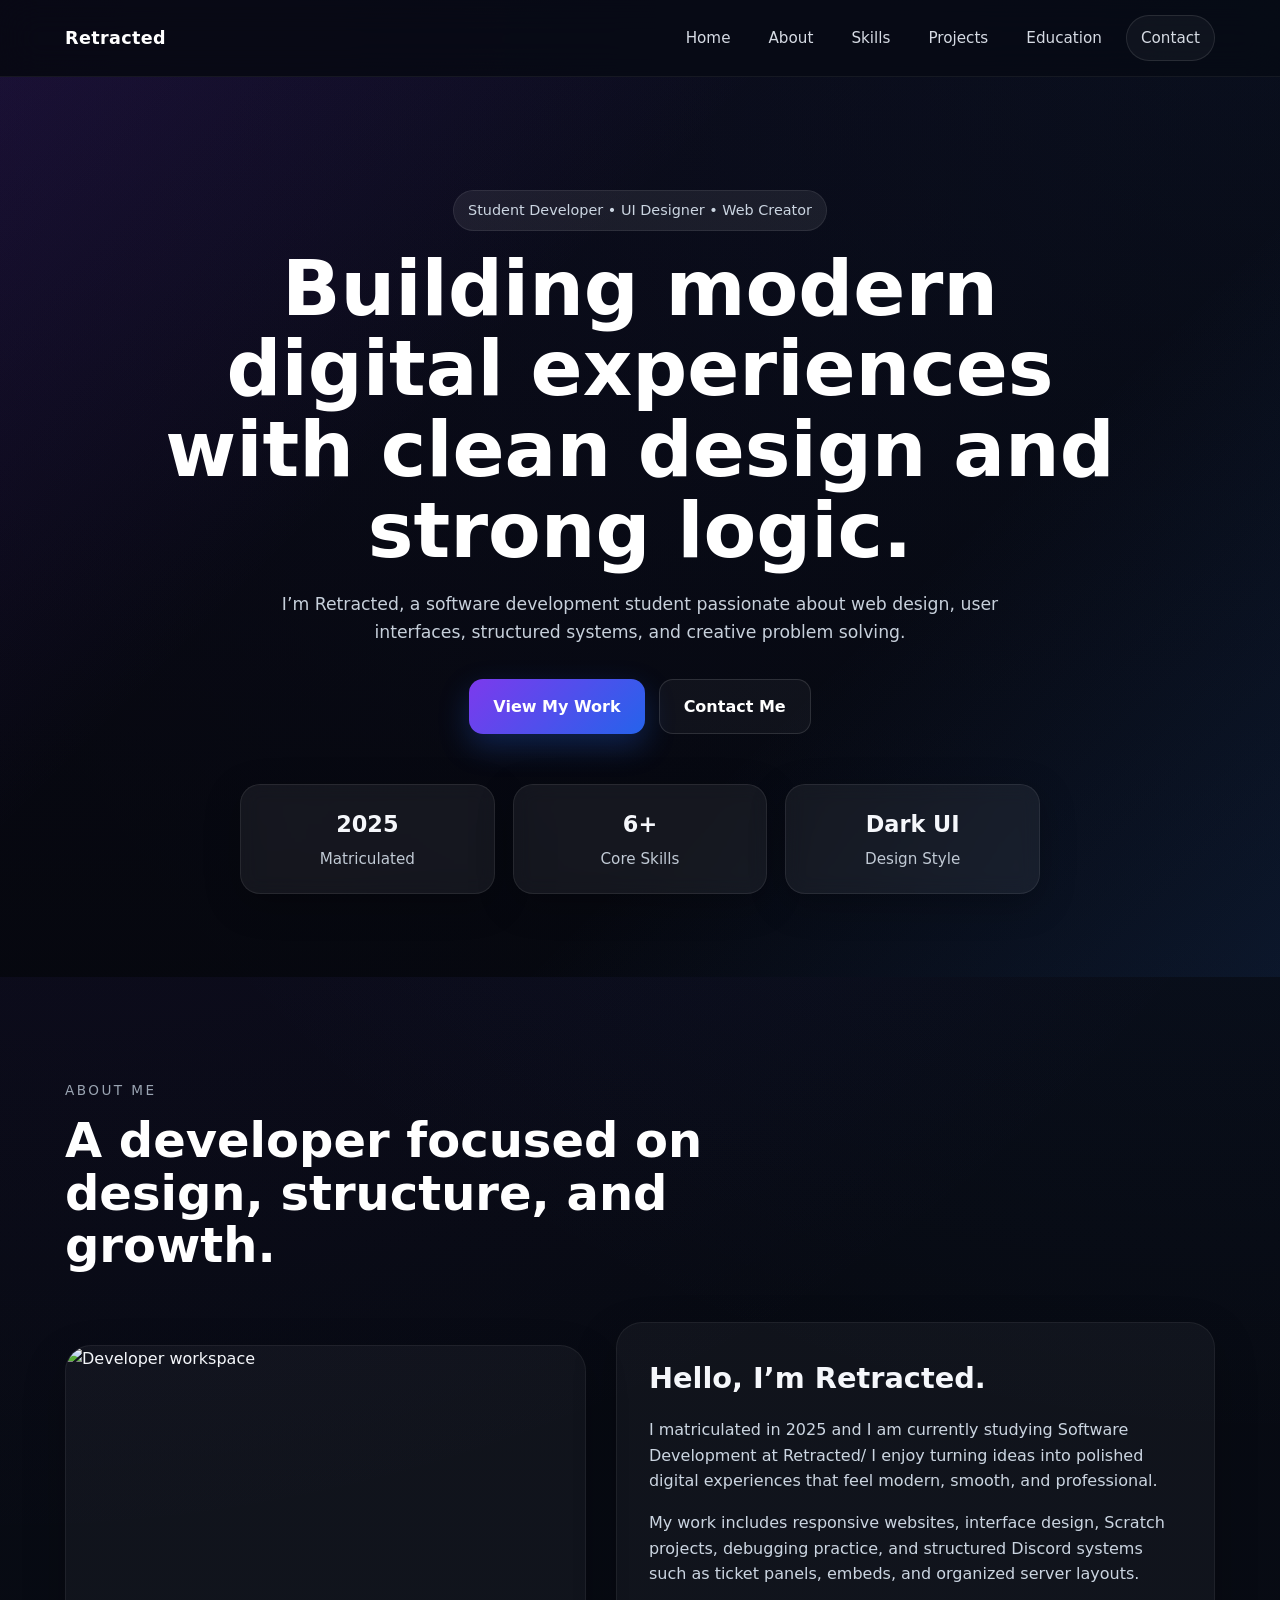
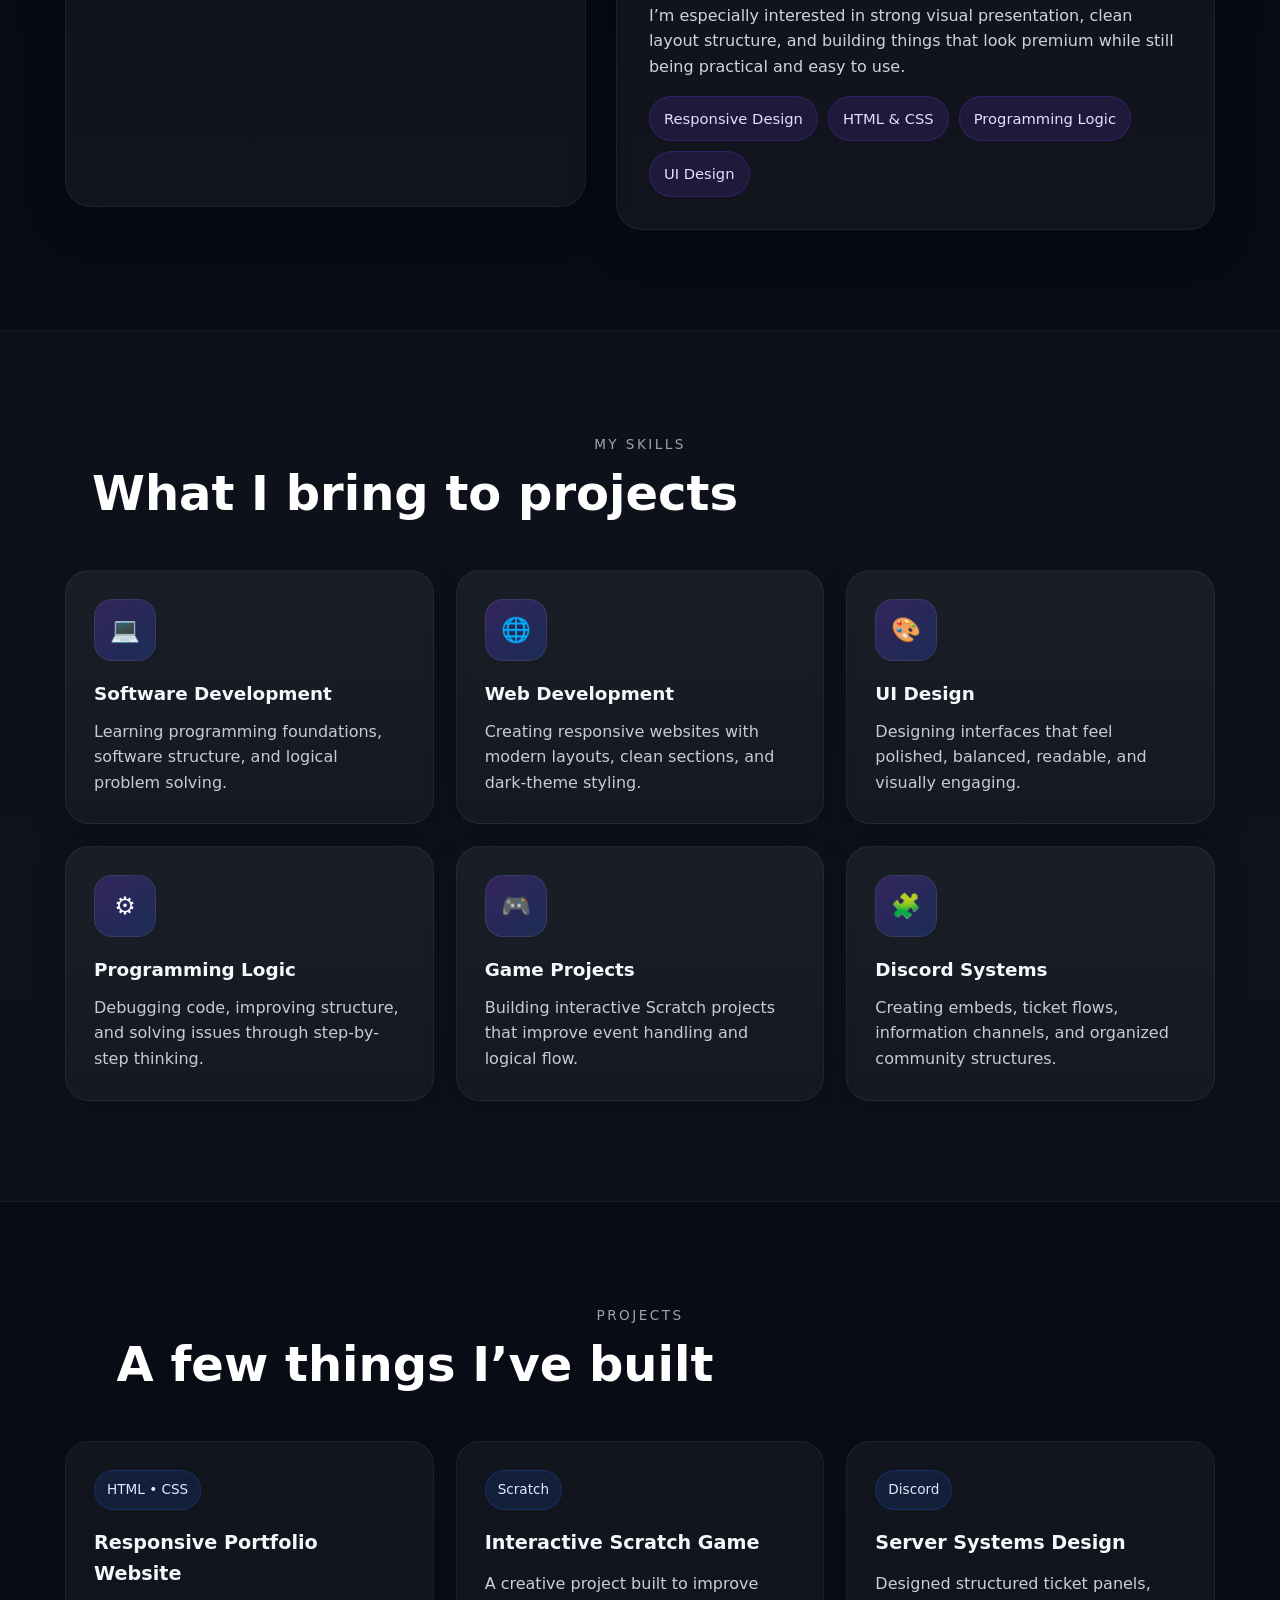
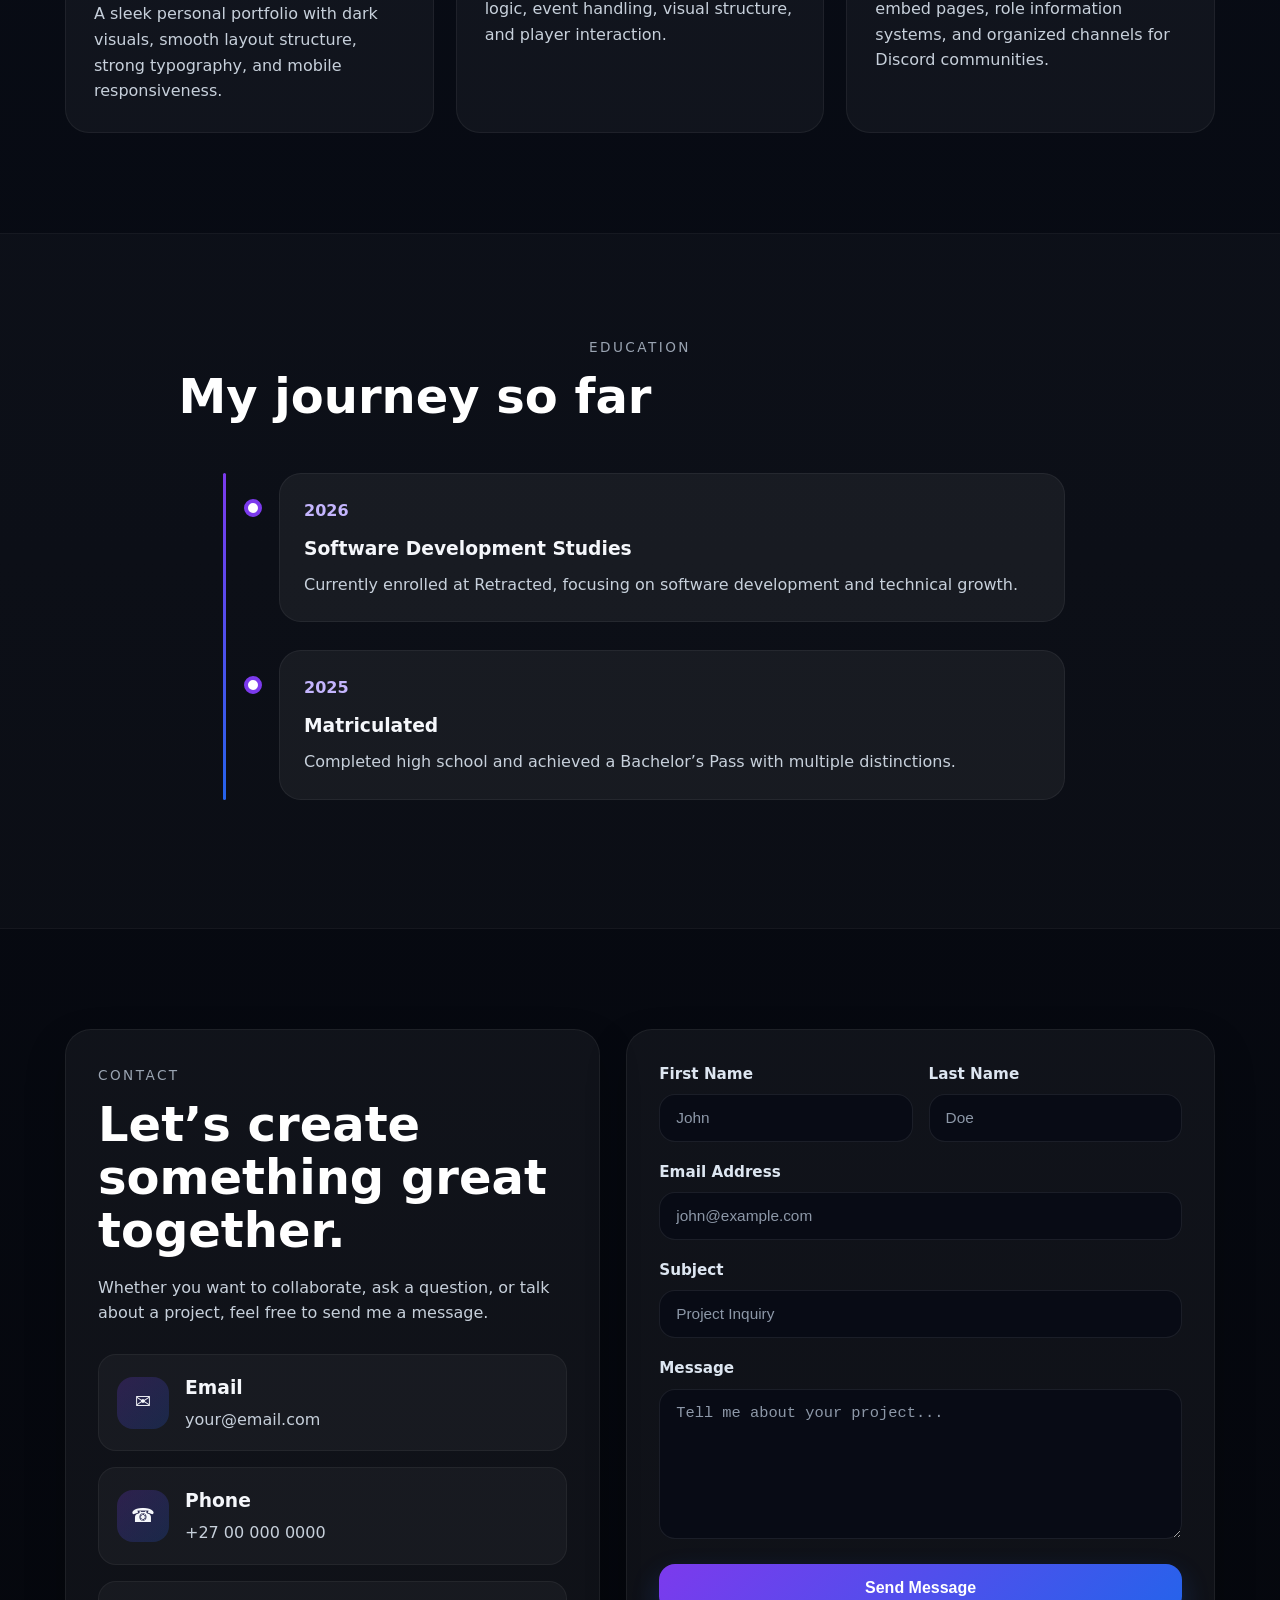
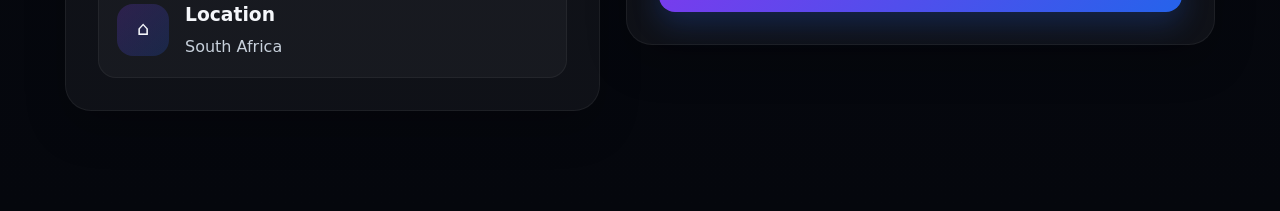
==== commit 33b855ab: "commit" ====
--- a/Index.html
+++ b/Index.html
@@ -1,215 +1,294 @@
 <!DOCTYPE html>
 <html lang="en">
 <head>
-    <meta charset="UTF-8">
-    <link rel="stylesheet" href="Style.css">
-    <title>Legion | Amatuar Developer</title>
-    <style>
-       
-       
-    </style>
+  <meta charset="UTF-8" />
+  <meta name="viewport" content="width=device-width, initial-scale=1.0" />
+  <title>Retracted| Amateur Developer</title>
+  <link rel="stylesheet" href="style.css" />
 </head>
 <body>
-    <header class="site-nav">
-        <div class="brand">Legion Cunningham | Portfolio</div>
-        <nav class="nav-links">
-            <a href="#">Home</a>
-            <a href="#">Projects</a>
-            <a href="#">About</a>
-            <a href="#">Contact</a>
-        </nav>
-    </header >
-
-    <header>
-        <div class="nav-spacer" aria-hidden="true"></div>
-        <section class="hero">
-            <div class="container">
-            <h1>Welcome to My Portfolio</h1>
-            <p>Discover my projects, skills, and experience as a passionate developer.</p>
-            <a href="#projects" class="cta-button">Explore My Work</a>
-        </div>
-    </header>
-
-    <section id="features" class="features" aria-labelledby="features-title">
-        <section class="section-heading">About Me:</section>
-
-    <div class="about-section">
-
-<div class="left">
-<img src="https://media.cnn.com/api/v1/images/stellar/prod/gettyimages-2228704832.jpg?c=original&q=w_860,c_fill/f_avif" alt="Profile">
-</div>
-
-<div class="about-text">
-<h6>Legion Cunningham</h6>
-<h1>I'm a student</h1>
-
-<p>
-I matriculated in 2025 and am currently enrolled at UniCollegeZA, where I am studying Software Development. 
-I have a strong interest in technology, programming, and building digital projects.
-</p>
-
-<p>
-I regularly work on web development, creating modern websites with dark-theme interfaces using HTML and CSS. 
-I also enjoy building Scratch games, improving programming logic, and designing user interfaces.
-</p>
-
-<p>
-Alongside programming, I design structured Discord systems including ticket panels, embed documentation, 
-chain-of-command systems, and organized server layouts.
-</p>
-
-<p>
-I also study literature such as the Afrikaans poem “Ken jy die see?” by Uys Krige and prepare structured notes and memos.
-</p>
-
-</div>
-
-</div>
-<section class="cards" aria-labelledby="skills-title">
-
-<section class="section-heading">My Skills:</section>
-
-<div class="cards-grid">
-<div class="feature-card">
-<div class="feature-icon">💻</div>
-<h2>Software Development</h2>
-<p>Currently studying Software Development at UniCollegeZA, learning programming fundamentals, logical problem solving, and software design principles.</p>
-</div>
-
-<div class="feature-card">
-<div class="feature-icon">🌐</div>
-<h2>Web Development</h2>
-<p>Experience creating modern websites using HTML and CSS with responsive layouts and premium dark-theme user interfaces.</p>
-</div>
-
-<div class="feature-card">
-<div class="feature-icon">🎮</div>
-<h2>Game Development</h2>
-<p>Built interactive games in Scratch, learning programming logic, event handling, and basic game mechanics.</p>
-</div>
-
-<div class="feature-card">
-<div class="feature-icon">⚙️</div>
-<h2>Programming Logic</h2>
-<p>Developing strong debugging and problem-solving skills by identifying errors and improving code logic.</p>
-</div>
-
-<div class="feature-card">
-<div class="feature-icon">🧩</div>
-<h2>Discord Systems</h2>
-<p>Designing structured Discord systems including embeds, ticket panels, documentation channels, and server automation layouts.</p>
-</div>
-
-<div class="feature-card">
-<div class="feature-icon">🎨</div>
-<h2>UI Design</h2>
-<p>Creating clean and visually appealing interfaces with structured layouts and strong attention to design detail.</p>
-</div>
-</div>
-</section>
-
-<section class="section-heading">Projects: What I have built:</section>
-<section class="effect-section">
-                                    <div class="effect-preview">
-                                      <div class="flip-card">
-                                        <div class="flip-inner">
-                                          <div class="flip-front">Responsive Website</div>
-                                            <div class="flip-back">A modern, responsive website built with HTML and CSS.</div>
-                                            </div>
-                                          </div>
-                                    <div class="flip-card">
-                                        <div class="flip-inner">
-                                          <div class="flip-front">Scratch Project</div>
-                                            <div class="flip-back">An interactive game built in Scratch, showcasing programming logic and game mechanics.</div>
-                                            </div>
-                                          </div>
-                                        </div>
-                                      </section>
-
-<section class="section-heading">Education:</section>
-
-<section class="education-section">
-<section class="timeline">
-  <ol>
-    <li>
-      <div>
-        <time>2019</time> Graduated from primary schoool. 
-      </div>
-    </li>
-    <li>
-      <div>
-        <time>2020</time> Started high school with the intention of focusing on Avaiation.
-      </div>
-    </li>
-    <li>
-      <div>
-        <time>2021</time> Joined ITA Shooting Acedamy  to strengthen my skill in firearms , specifically in high caliber firearms. 
-      </div>
-    </li>
-    <li>
-      <div>
-        <time>2025</time> Graduated from High School. Matriculated from Hoerskool Monument Highschool with the intention of pursuing a career in Avaiation. 
-      </div>
-
-    </li>
-    <li>
-      <div>
-        <time>2026</time> Enrolled at UniCollegeZA to study Software Development.
-      </div>
-      </div>
-    </li>
-    <li>
-      <div>
-        <time>2026</time> Started learning HTML and CSS, building modern websites with responsive layouts and dark-theme user interfaces.
-      </div>
-    </li>
-    <li>
-      <div>
-        <time>2026</time> Started building interactive games in Scratch, learning programming logic, event handling, and basic game mechanics.
-      </div>
-    </li>
-  </ol>
-</section>
-</section>
-
-<section class="contact-section">
-  <div class="contact-intro">
-    <h2 class="contact-title">Get in Touch</h2>
-    <p class="contact-description">
-      Fill out the form below and we'll get back to you as soon as possible.
-    </p>
-  </div>
-
-  <form class="contact-form" action="https://api.web3forms.com/submit" method="POST">
-
-    <input type="hidden" name="access_key" value="YOUR_ACCESS_KEY_HERE" />
-    <input type="hidden" name="subject" value="New Contact Form Submission from Web3Forms" />
-    <input type="hidden" name="from_name" value="My Website" />
-    
-    <div class="form-group-container">
-      <div class="form-group">
-        <label for="name" class="form-label">Name</label>
-        <input id="name" name="name" class="form-input" placeholder="Your name" type="text" />
-      </div>
-      <div class="form-group">
-        <label for="email" class="form-label">Email</label>
-        <input id="email" name="email" class="form-input" placeholder="Your email" type="email" />
-      </div>
-      <div class="form-group">
-        <label for="phone" class="form-label">Phone</label>
-        <input id="phone" name="phone" class="form-input" placeholder="+27 00 000 0000" type="text" />
-      </div>
-      <div class="form-group">
-        <label for="message" class="form-label">Message</label>
-        <textarea class="form-textarea" id="message" name="message" placeholder="Your message"></textarea>
-      </div>
+
+  <header class="site-header">
+    <div class="container nav">
+      <a href="#home" class="brand">Retracted</a>
+
+      <nav class="nav-links">
+        <a href="#home">Home</a>
+        <a href="#about">About</a>
+        <a href="#skills">Skills</a>
+        <a href="#projects">Projects</a>
+        <a href="#education">Education</a>
+        <a href="#contact" class="nav-btn">Contact</a>
+      </nav>
     </div>
-    <button class="form-submit" type="submit">Send Message</button>
-  </form>
-
-</section>
-
-
- 
+  </header>
+
+  <main>
+    <section class="hero" id="home">
+      <div class="hero-overlay"></div>
+      <div class="container hero-content">
+        <p class="hero-tag">Student Developer • UI Designer • Web Creator</p>
+        <h1>Building modern digital experiences with clean design and strong logic.</h1>
+        <p class="hero-description">
+          I’m Retracted, a software development student passionate about web design,
+          user interfaces, structured systems, and creative problem solving.
+        </p>
+
+        <div class="hero-actions">
+          <a href="#projects" class="btn btn-primary">View My Work</a>
+          <a href="#contact" class="btn btn-secondary">Contact Me</a>
+        </div>
+
+        <div class="hero-stats">
+          <div class="stat-card">
+            <h3>2025</h3>
+            <p>Matriculated</p>
+          </div>
+          <div class="stat-card">
+            <h3>6+</h3>
+            <p>Core Skills</p>
+          </div>
+          <div class="stat-card">
+            <h3>Dark UI</h3>
+            <p>Design Style</p>
+          </div>
+        </div>
+      </div>
+    </section>
+
+    <section class="section" id="about">
+      <div class="container">
+        <div class="section-heading-wrap">
+          <p class="section-label">About Me</p>
+          <h2 class="section-title">A developer focused on design, structure, and growth.</h2>
+        </div>
+
+        <div class="about-grid">
+          <div class="about-image-card">
+            <img
+              src="https://images.unsplash.com/photo-1516321318423-f06f85e504b3?auto=format&fit=crop&w=1200&q=80"
+              alt="Developer workspace"
+            />
+          </div>
+
+          <div class="about-card">
+            <h3>Hello, I’m Retracted.</h3>
+            <p>
+              I matriculated in 2025 and I am currently studying Software Development at Retracted/
+              I enjoy turning ideas into polished digital experiences that feel modern, smooth, and professional.
+            </p>
+            <p>
+              My work includes responsive websites, interface design, Scratch projects, debugging practice,
+              and structured Discord systems such as ticket panels, embeds, and organized server layouts.
+            </p>
+            <p>
+              I’m especially interested in strong visual presentation, clean layout structure, and building things
+              that look premium while still being practical and easy to use.
+            </p>
+
+            <div class="about-highlights">
+              <span>Responsive Design</span>
+              <span>HTML & CSS</span>
+              <span>Programming Logic</span>
+              <span>UI Design</span>
+            </div>
+          </div>
+        </div>
+      </div>
+    </section>
+
+    <section class="section section-alt" id="skills">
+      <div class="container">
+        <div class="section-heading-wrap center">
+          <p class="section-label">My Skills</p>
+          <h2 class="section-title">What I bring to projects</h2>
+        </div>
+
+        <div class="skills-grid">
+          <article class="skill-card">
+            <div class="skill-icon">💻</div>
+            <h3>Software Development</h3>
+            <p>Learning programming foundations, software structure, and logical problem solving.</p>
+          </article>
+
+          <article class="skill-card">
+            <div class="skill-icon">🌐</div>
+            <h3>Web Development</h3>
+            <p>Creating responsive websites with modern layouts, clean sections, and dark-theme styling.</p>
+          </article>
+
+          <article class="skill-card">
+            <div class="skill-icon">🎨</div>
+            <h3>UI Design</h3>
+            <p>Designing interfaces that feel polished, balanced, readable, and visually engaging.</p>
+          </article>
+
+          <article class="skill-card">
+            <div class="skill-icon">⚙️</div>
+            <h3>Programming Logic</h3>
+            <p>Debugging code, improving structure, and solving issues through step-by-step thinking.</p>
+          </article>
+
+          <article class="skill-card">
+            <div class="skill-icon">🎮</div>
+            <h3>Game Projects</h3>
+            <p>Building interactive Scratch projects that improve event handling and logical flow.</p>
+          </article>
+
+          <article class="skill-card">
+            <div class="skill-icon">🧩</div>
+            <h3>Discord Systems</h3>
+            <p>Creating embeds, ticket flows, information channels, and organized community structures.</p>
+          </article>
+        </div>
+      </div>
+    </section>
+
+    <section class="section" id="projects">
+      <div class="container">
+        <div class="section-heading-wrap center">
+          <p class="section-label">Projects</p>
+          <h2 class="section-title">A few things I’ve built</h2>
+        </div>
+
+        <div class="projects-grid">
+          <article class="project-card">
+            <div class="project-top">
+              <span class="project-badge">HTML • CSS</span>
+            </div>
+            <h3>Responsive Portfolio Website</h3>
+            <p>
+              A sleek personal portfolio with dark visuals, smooth layout structure,
+              strong typography, and mobile responsiveness.
+            </p>
+          </article>
+
+          <article class="project-card">
+            <div class="project-top">
+              <span class="project-badge">Scratch</span>
+            </div>
+            <h3>Interactive Scratch Game</h3>
+            <p>
+              A creative project built to improve logic, event handling, visual structure,
+              and player interaction.
+            </p>
+          </article>
+
+          <article class="project-card">
+            <div class="project-top">
+              <span class="project-badge">Discord</span>
+            </div>
+            <h3>Server Systems Design</h3>
+            <p>
+              Designed structured ticket panels, embed pages, role information systems,
+              and organized channels for Discord communities.
+            </p>
+          </article>
+        </div>
+      </div>
+    </section>
+
+    <section class="section section-alt" id="education">
+      <div class="container">
+        <div class="section-heading-wrap center">
+          <p class="section-label">Education</p>
+          <h2 class="section-title">My journey so far</h2>
+        </div>
+
+        <div class="timeline">
+          <div class="timeline-item">
+            <div class="timeline-dot"></div>
+            <div class="timeline-card">
+              <span class="timeline-year">2026</span>
+              <h3>Software Development Studies</h3>
+              <p>Currently enrolled at Retracted, focusing on software development and technical growth.</p>
+            </div>
+          </div>
+
+          <div class="timeline-item">
+            <div class="timeline-dot"></div>
+            <div class="timeline-card">
+              <span class="timeline-year">2025</span>
+              <h3>Matriculated</h3>
+              <p>Completed high school and achieved a Bachelor’s Pass with multiple distinctions.</p>
+            </div>
+          </div>
+        </div>
+      </div>
+    </section>
+
+    <section class="section" id="contact">
+      <div class="container">
+        <div class="contact-grid">
+          <div class="contact-info-panel">
+            <p class="section-label">Contact</p>
+            <h2 class="section-title left">Let’s create something great together.</h2>
+            <p class="contact-description">
+              Whether you want to collaborate, ask a question, or talk about a project,
+              feel free to send me a message.
+            </p>
+
+            <div class="contact-info-list">
+              <div class="contact-box">
+                <span>✉</span>
+                <div>
+                  <h3>Email</h3>
+                  <p>your@email.com</p>
+                </div>
+              </div>
+
+              <div class="contact-box">
+                <span>☎</span>
+                <div>
+                  <h3>Phone</h3>
+                  <p>+27 00 000 0000</p>
+                </div>
+              </div>
+
+              <div class="contact-box">
+                <span>⌂</span>
+                <div>
+                  <h3>Location</h3>
+                  <p>South Africa</p>
+                </div>
+              </div>
+            </div>
+          </div>
+
+          <form class="contact-form">
+            <div class="form-row">
+              <div class="form-group">
+                <label for="first-name">First Name</label>
+                <input type="text" id="first-name" placeholder="John" />
+              </div>
+
+              <div class="form-group">
+                <label for="last-name">Last Name</label>
+                <input type="text" id="last-name" placeholder="Doe" />
+              </div>
+            </div>
+
+            <div class="form-group">
+              <label for="email">Email Address</label>
+              <input type="email" id="email" placeholder="john@example.com" />
+            </div>
+
+            <div class="form-group">
+              <label for="subject">Subject</label>
+              <input type="text" id="subject" placeholder="Project Inquiry" />
+            </div>
+
+            <div class="form-group">
+              <label for="message">Message</label>
+              <textarea id="message" rows="6" placeholder="Tell me about your project..."></textarea>
+            </div>
+
+            <button type="submit" class="submit-btn">Send Message</button>
+          </form>
+        </div>
+      </div>
+    </section>
+  </main>
+
 </body>
 </html>
--- a/style.css
+++ b/style.css
@@ -0,0 +1,628 @@
+* {
+  box-sizing: border-box;
+  margin: 0;
+  padding: 0;
+}
+
+html {
+  scroll-behavior: smooth;
+}
+
+body {
+  font-family: system-ui, -apple-system, "Segoe UI", Roboto, Arial, sans-serif;
+  background:
+    radial-gradient(circle at top left, rgba(124, 58, 237, 0.12), transparent 30%),
+    radial-gradient(circle at top right, rgba(59, 130, 246, 0.12), transparent 28%),
+    linear-gradient(180deg, #05070d 0%, #090d17 50%, #05070d 100%);
+  color: #f5f7fb;
+  line-height: 1.6;
+  -webkit-font-smoothing: antialiased;
+}
+
+img {
+  max-width: 100%;
+  display: block;
+}
+
+a {
+  text-decoration: none;
+}
+
+.container {
+  width: min(1150px, calc(100% - 2rem));
+  margin: 0 auto;
+}
+
+.section {
+  padding: 100px 0;
+}
+
+.section-alt {
+  background: rgba(255, 255, 255, 0.02);
+  border-top: 1px solid rgba(255, 255, 255, 0.04);
+  border-bottom: 1px solid rgba(255, 255, 255, 0.04);
+}
+
+.section-heading-wrap {
+  margin-bottom: 50px;
+}
+
+.section-heading-wrap.center {
+  text-align: center;
+}
+
+.section-label {
+  display: inline-block;
+  margin-bottom: 12px;
+  font-size: 0.85rem;
+  text-transform: uppercase;
+  letter-spacing: 0.18em;
+  color: #9aa4b2;
+}
+
+.section-title {
+  font-size: clamp(2rem, 5vw, 3rem);
+  line-height: 1.1;
+  color: #ffffff;
+  max-width: 700px;
+}
+
+.section-title.left {
+  max-width: 520px;
+}
+
+.site-header {
+  position: sticky;
+  top: 0;
+  z-index: 1000;
+  backdrop-filter: blur(18px);
+  background: rgba(5, 7, 13, 0.72);
+  border-bottom: 1px solid rgba(255, 255, 255, 0.06);
+}
+
+.nav {
+  min-height: 76px;
+  display: flex;
+  align-items: center;
+  justify-content: space-between;
+}
+
+.brand {
+  font-size: 1.1rem;
+  font-weight: 700;
+  color: #ffffff;
+  letter-spacing: 0.02em;
+}
+
+.nav-links {
+  display: flex;
+  align-items: center;
+  gap: 10px;
+  flex-wrap: wrap;
+}
+
+.nav-links a {
+  color: #d6dbe4;
+  padding: 10px 14px;
+  border-radius: 999px;
+  transition: 0.25s ease;
+  font-size: 0.95rem;
+}
+
+.nav-links a:hover {
+  color: #ffffff;
+  background: rgba(255, 255, 255, 0.08);
+}
+
+.nav-btn {
+  border: 1px solid rgba(255, 255, 255, 0.1);
+  background: rgba(255, 255, 255, 0.04);
+}
+
+.hero {
+  position: relative;
+  min-height: 100vh;
+  display: flex;
+  align-items: center;
+  overflow: hidden;
+  background:
+    linear-gradient(rgba(5, 7, 13, 0.5), rgba(5, 7, 13, 0.85)),
+    url("https://images.unsplash.com/photo-1498050108023-c5249f4df085?auto=format&fit=crop&w=1600&q=80") center/cover no-repeat;
+}
+
+.hero-overlay {
+  position: absolute;
+  inset: 0;
+  background:
+    linear-gradient(135deg, rgba(124, 58, 237, 0.12), transparent 35%),
+    linear-gradient(315deg, rgba(59, 130, 246, 0.12), transparent 35%);
+  pointer-events: none;
+}
+
+.hero-content {
+  position: relative;
+  z-index: 2;
+  text-align: center;
+  padding: 100px 0 70px;
+}
+
+.hero-tag {
+  display: inline-block;
+  margin-bottom: 18px;
+  padding: 8px 14px;
+  border-radius: 999px;
+  background: rgba(255, 255, 255, 0.07);
+  border: 1px solid rgba(255, 255, 255, 0.08);
+  color: #cbd5e1;
+  font-size: 0.9rem;
+}
+
+.hero h1 {
+  font-size: clamp(2.5rem, 6vw, 4.8rem);
+  line-height: 1.05;
+  max-width: 950px;
+  margin: 0 auto 20px;
+  color: #ffffff;
+}
+
+.hero-description {
+  max-width: 760px;
+  margin: 0 auto 32px;
+  color: #c7d0db;
+  font-size: 1.08rem;
+}
+
+.hero-actions {
+  display: flex;
+  justify-content: center;
+  gap: 14px;
+  flex-wrap: wrap;
+  margin-bottom: 50px;
+}
+
+.btn {
+  padding: 14px 24px;
+  border-radius: 14px;
+  font-weight: 600;
+  transition: 0.25s ease;
+  display: inline-flex;
+  align-items: center;
+  justify-content: center;
+}
+
+.btn-primary {
+  background: linear-gradient(135deg, #7c3aed, #2563eb);
+  color: #ffffff;
+  box-shadow: 0 12px 30px rgba(37, 99, 235, 0.28);
+}
+
+.btn-primary:hover {
+  transform: translateY(-2px);
+}
+
+.btn-secondary {
+  border: 1px solid rgba(255, 255, 255, 0.12);
+  color: #ffffff;
+  background: rgba(255, 255, 255, 0.04);
+}
+
+.btn-secondary:hover {
+  background: rgba(255, 255, 255, 0.08);
+}
+
+.hero-stats {
+  display: grid;
+  grid-template-columns: repeat(3, 1fr);
+  gap: 18px;
+  max-width: 800px;
+  margin: 0 auto;
+}
+
+.stat-card {
+  background: rgba(255, 255, 255, 0.06);
+  backdrop-filter: blur(10px);
+  border: 1px solid rgba(255, 255, 255, 0.08);
+  padding: 22px;
+  border-radius: 20px;
+  box-shadow: 0 10px 35px rgba(0, 0, 0, 0.25);
+}
+
+.stat-card h3 {
+  font-size: 1.4rem;
+  margin-bottom: 4px;
+}
+
+.stat-card p {
+  color: #c1cad5;
+  font-size: 0.95rem;
+}
+
+.about-grid {
+  display: grid;
+  grid-template-columns: 1fr 1.15fr;
+  gap: 30px;
+  align-items: center;
+}
+
+.about-image-card,
+.about-card {
+  background: rgba(255, 255, 255, 0.04);
+  border: 1px solid rgba(255, 255, 255, 0.06);
+  border-radius: 26px;
+  overflow: hidden;
+  box-shadow: 0 16px 40px rgba(0, 0, 0, 0.25);
+}
+
+.about-image-card img {
+  width: 100%;
+  height: 100%;
+  object-fit: cover;
+  min-height: 460px;
+}
+
+.about-card {
+  padding: 32px;
+}
+
+.about-card h3 {
+  font-size: 1.8rem;
+  margin-bottom: 16px;
+}
+
+.about-card p {
+  color: #cbd5e1;
+  margin-bottom: 16px;
+}
+
+.about-highlights {
+  display: flex;
+  flex-wrap: wrap;
+  gap: 10px;
+  margin-top: 14px;
+}
+
+.about-highlights span {
+  padding: 10px 14px;
+  border-radius: 999px;
+  background: rgba(124, 58, 237, 0.14);
+  border: 1px solid rgba(124, 58, 237, 0.24);
+  color: #e7ddff;
+  font-size: 0.92rem;
+}
+
+.skills-grid {
+  display: grid;
+  grid-template-columns: repeat(3, 1fr);
+  gap: 22px;
+}
+
+.skill-card {
+  background: linear-gradient(180deg, rgba(255,255,255,0.05), rgba(255,255,255,0.03));
+  border: 1px solid rgba(255, 255, 255, 0.06);
+  border-radius: 24px;
+  padding: 28px;
+  transition: 0.25s ease;
+  box-shadow: 0 12px 32px rgba(0, 0, 0, 0.2);
+}
+
+.skill-card:hover {
+  transform: translateY(-6px);
+  border-color: rgba(124, 58, 237, 0.35);
+}
+
+.skill-icon {
+  width: 62px;
+  height: 62px;
+  border-radius: 18px;
+  display: grid;
+  place-items: center;
+  margin-bottom: 18px;
+  font-size: 1.5rem;
+  background: linear-gradient(135deg, rgba(124, 58, 237, 0.28), rgba(37, 99, 235, 0.24));
+  border: 1px solid rgba(255, 255, 255, 0.08);
+}
+
+.skill-card h3 {
+  font-size: 1.15rem;
+  margin-bottom: 10px;
+}
+
+.skill-card p {
+  color: #c3ccd7;
+}
+
+.projects-grid {
+  display: grid;
+  grid-template-columns: repeat(3, 1fr);
+  gap: 22px;
+}
+
+.project-card {
+  background: rgba(255, 255, 255, 0.04);
+  border: 1px solid rgba(255,255,255,0.06);
+  border-radius: 24px;
+  padding: 28px;
+  transition: 0.25s ease;
+}
+
+.project-card:hover {
+  transform: translateY(-6px);
+  box-shadow: 0 18px 40px rgba(0, 0, 0, 0.25);
+}
+
+.project-top {
+  margin-bottom: 18px;
+}
+
+.project-badge {
+  display: inline-block;
+  padding: 8px 12px;
+  border-radius: 999px;
+  background: rgba(37, 99, 235, 0.14);
+  color: #dbeafe;
+  font-size: 0.85rem;
+  border: 1px solid rgba(37, 99, 235, 0.22);
+}
+
+.project-card h3 {
+  font-size: 1.2rem;
+  margin-bottom: 12px;
+}
+
+.project-card p {
+  color: #c7d0db;
+}
+
+.timeline {
+  position: relative;
+  max-width: 850px;
+  margin: 0 auto;
+  padding-left: 30px;
+}
+
+.timeline::before {
+  content: "";
+  position: absolute;
+  left: 8px;
+  top: 0;
+  width: 3px;
+  height: 100%;
+  background: linear-gradient(180deg, #7c3aed, #2563eb);
+  border-radius: 999px;
+}
+
+.timeline-item {
+  position: relative;
+  padding-left: 34px;
+  margin-bottom: 28px;
+}
+
+.timeline-dot {
+  position: absolute;
+  left: -1px;
+  top: 26px;
+  width: 18px;
+  height: 18px;
+  background: #ffffff;
+  border: 4px solid #7c3aed;
+  border-radius: 50%;
+  z-index: 2;
+}
+
+.timeline-card {
+  background: rgba(255, 255, 255, 0.05);
+  border: 1px solid rgba(255,255,255,0.06);
+  border-radius: 22px;
+  padding: 24px;
+}
+
+.timeline-year {
+  display: inline-block;
+  margin-bottom: 10px;
+  color: #c4b5fd;
+  font-weight: 700;
+}
+
+.timeline-card h3 {
+  margin-bottom: 8px;
+}
+
+.timeline-card p {
+  color: #c7d0db;
+}
+
+.contact-grid {
+  display: grid;
+  grid-template-columns: 1fr 1.1fr;
+  gap: 26px;
+  align-items: start;
+}
+
+.contact-info-panel,
+.contact-form {
+  background: rgba(255, 255, 255, 0.045);
+  border: 1px solid rgba(255,255,255,0.06);
+  border-radius: 26px;
+  padding: 32px;
+  box-shadow: 0 18px 40px rgba(0, 0, 0, 0.22);
+}
+
+.contact-description {
+  color: #c7d0db;
+  margin: 18px 0 28px;
+}
+
+.contact-info-list {
+  display: grid;
+  gap: 16px;
+}
+
+.contact-box {
+  display: flex;
+  align-items: center;
+  gap: 16px;
+  padding: 18px;
+  border-radius: 18px;
+  background: rgba(255, 255, 255, 0.035);
+  border: 1px solid rgba(255,255,255,0.05);
+}
+
+.contact-box span {
+  width: 52px;
+  height: 52px;
+  border-radius: 16px;
+  display: grid;
+  place-items: center;
+  font-size: 1.2rem;
+  background: linear-gradient(135deg, rgba(124, 58, 237, 0.22), rgba(37, 99, 235, 0.2));
+}
+
+.contact-box h3 {
+  margin-bottom: 4px;
+}
+
+.contact-box p {
+  color: #c7d0db;
+}
+
+.form-row {
+  display: grid;
+  grid-template-columns: 1fr 1fr;
+  gap: 16px;
+}
+
+.form-group {
+  margin-bottom: 18px;
+}
+
+.form-group label {
+  display: block;
+  margin-bottom: 8px;
+  color: #dde6f1;
+  font-size: 0.95rem;
+  font-weight: 600;
+}
+
+.form-group input,
+.form-group textarea {
+  width: 100%;
+  border: 1px solid rgba(255,255,255,0.08);
+  background: rgba(8, 12, 22, 0.9);
+  color: #ffffff;
+  border-radius: 16px;
+  padding: 14px 16px;
+  font-size: 0.96rem;
+  transition: 0.2s ease;
+}
+
+.form-group input::placeholder,
+.form-group textarea::placeholder {
+  color: #8d98a8;
+}
+
+.form-group input:focus,
+.form-group textarea:focus {
+  outline: none;
+  border-color: rgba(124, 58, 237, 0.7);
+  box-shadow: 0 0 0 4px rgba(124, 58, 237, 0.14);
+}
+
+.form-group textarea {
+  resize: vertical;
+  min-height: 150px;
+}
+
+.submit-btn {
+  width: 100%;
+  border: none;
+  border-radius: 16px;
+  padding: 15px;
+  font-size: 1rem;
+  font-weight: 700;
+  color: #ffffff;
+  cursor: pointer;
+  background: linear-gradient(135deg, #7c3aed, #2563eb);
+  box-shadow: 0 12px 28px rgba(37, 99, 235, 0.24);
+  transition: 0.25s ease;
+}
+
+.submit-btn:hover {
+  transform: translateY(-2px);
+}
+
+@media (max-width: 1024px) {
+  .skills-grid,
+  .projects-grid {
+    grid-template-columns: repeat(2, 1fr);
+  }
+
+  .about-grid,
+  .contact-grid {
+    grid-template-columns: 1fr;
+  }
+
+  .about-image-card img {
+    min-height: 340px;
+  }
+}
+
+@media (max-width: 768px) {
+  .nav {
+    padding: 14px 0;
+    flex-direction: column;
+    gap: 12px;
+  }
+
+  .nav-links {
+    justify-content: center;
+  }
+
+  .hero {
+    min-height: auto;
+    padding-top: 40px;
+  }
+
+  .hero-content {
+    padding: 80px 0 60px;
+  }
+
+  .hero-stats,
+  .skills-grid,
+  .projects-grid,
+  .form-row {
+    grid-template-columns: 1fr;
+  }
+
+  .section {
+    padding: 80px 0;
+  }
+
+  .contact-info-panel,
+  .contact-form,
+  .about-card {
+    padding: 24px;
+  }
+}
+
+@media (max-width: 480px) {
+  .container {
+    width: min(100% - 1.2rem, 1150px);
+  }
+
+  .hero-actions {
+    flex-direction: column;
+  }
+
+  .btn {
+    width: 100%;
+  }
+
+  .nav-links a {
+    font-size: 0.9rem;
+    padding: 8px 12px;
+  }
+
+  .section-title {
+    font-size: 1.9rem;
+  }
+}
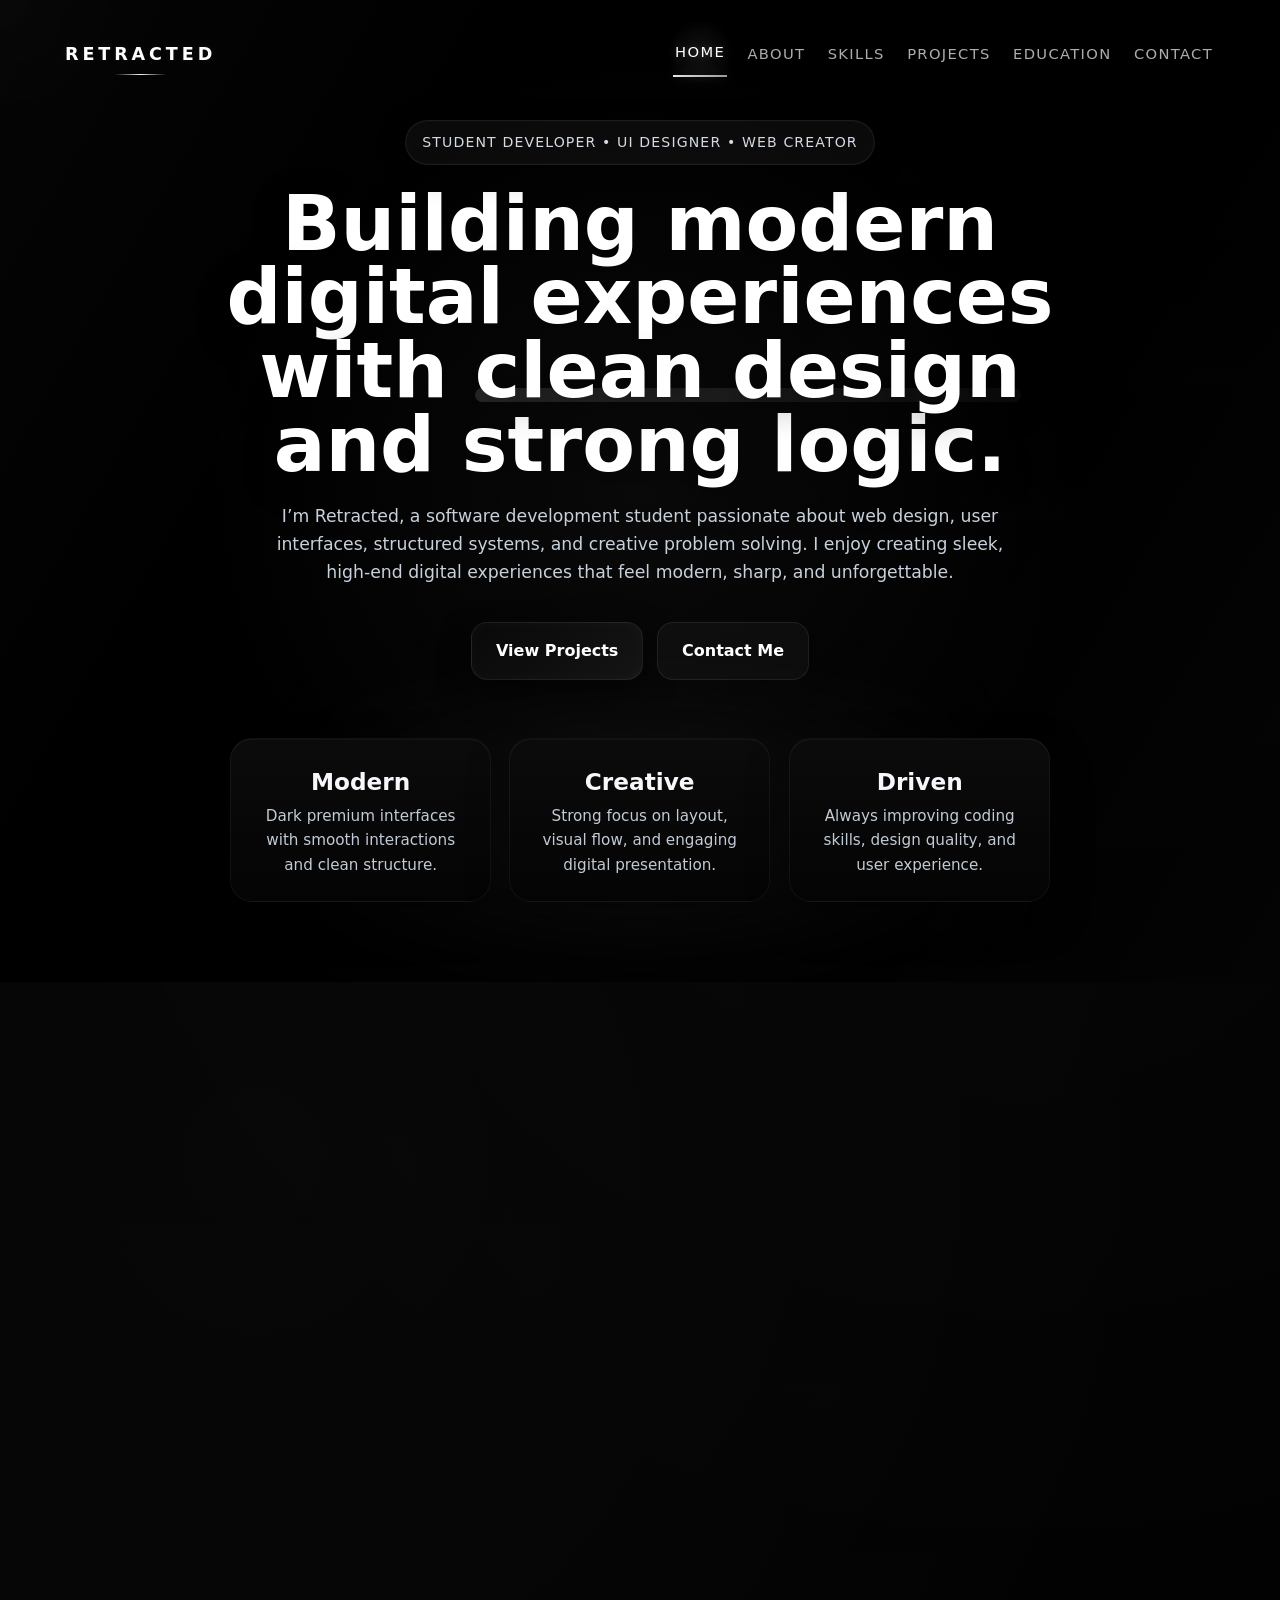
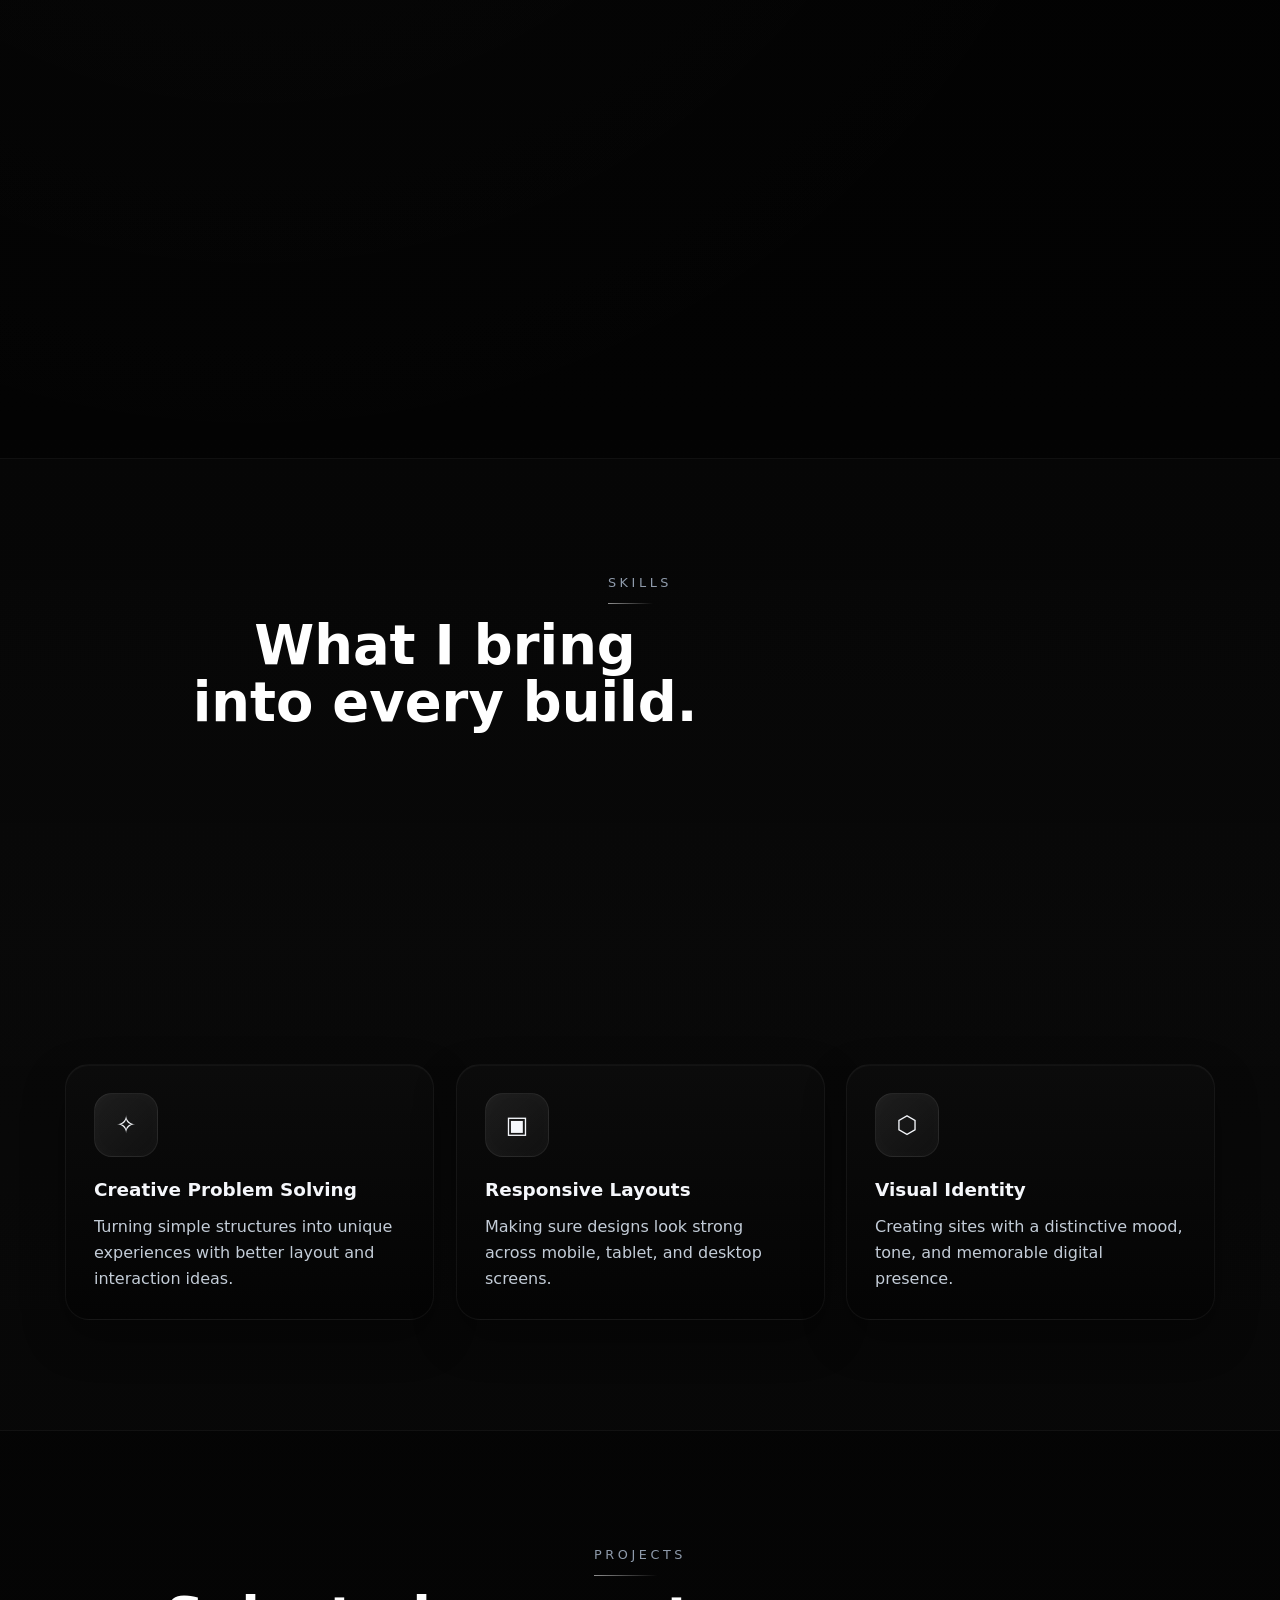
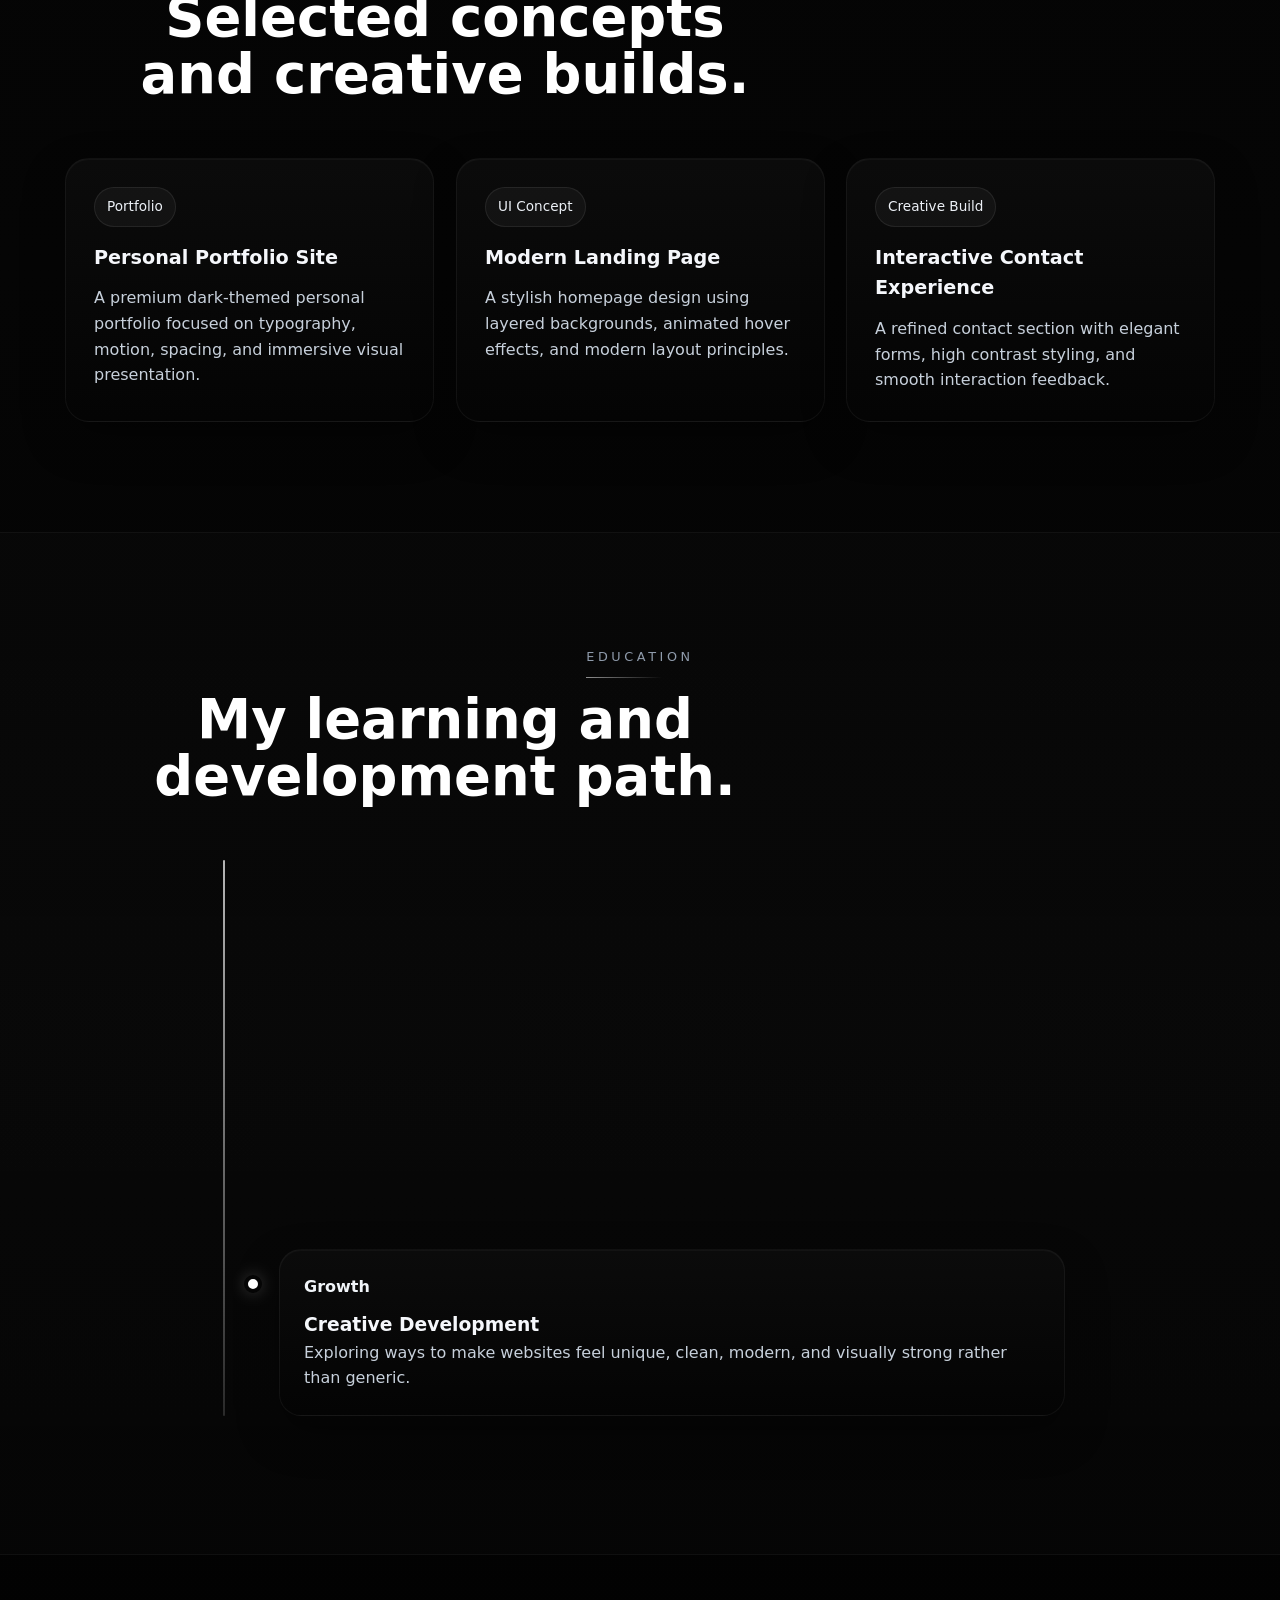
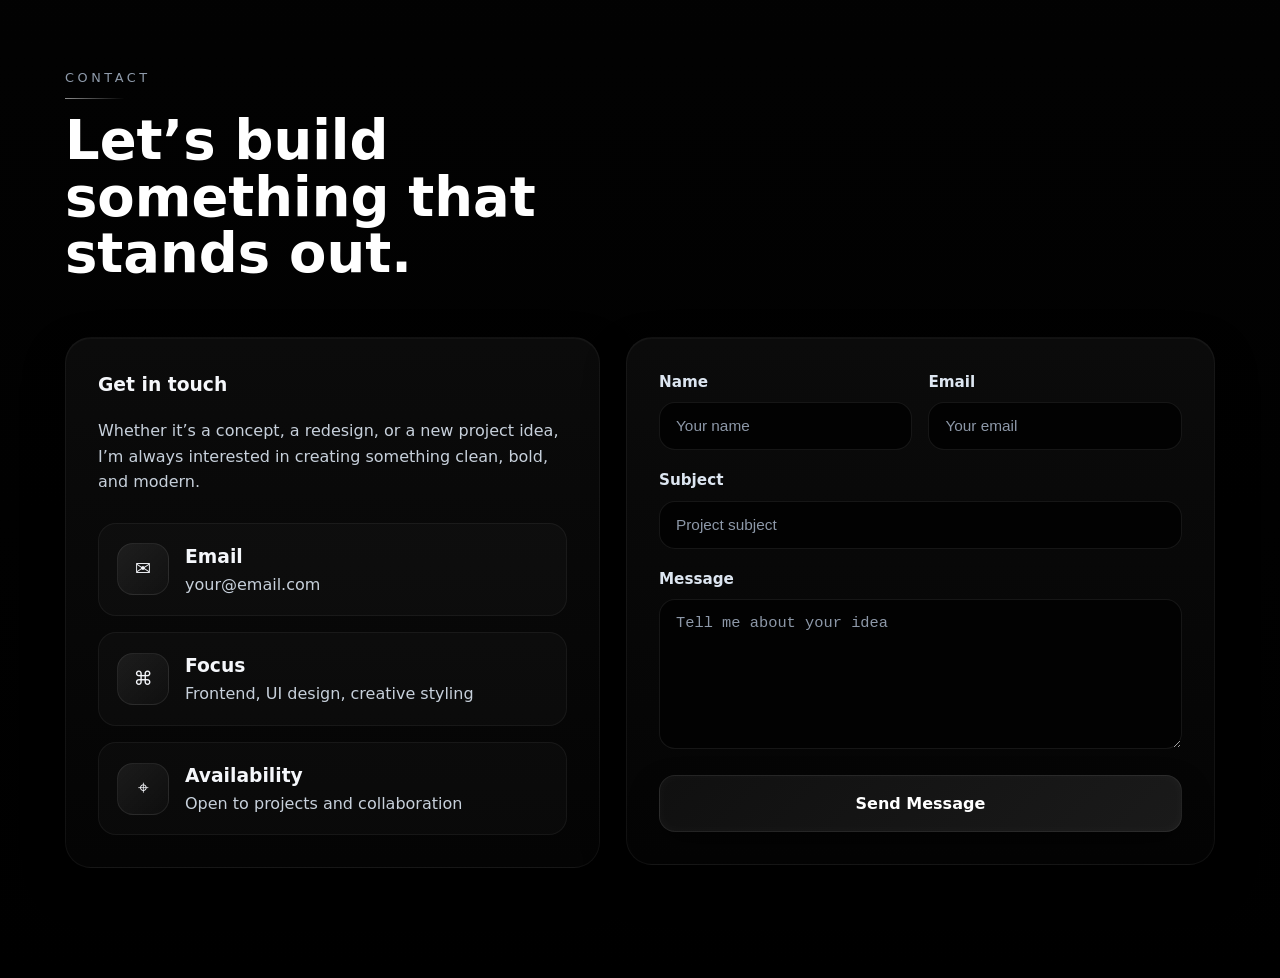
==== commit 7e105754: "commit" ====
--- a/Index.html
+++ b/Index.html
@@ -3,22 +3,38 @@
 <head>
   <meta charset="UTF-8" />
   <meta name="viewport" content="width=device-width, initial-scale=1.0" />
-  <title>Retracted| Amateur Developer</title>
+  <title>Retracted | Portfolio</title>
   <link rel="stylesheet" href="style.css" />
 </head>
 <body>
+  <div class="loader" id="loader">
+    <div class="loader-inner">
+      <div class="loader-brand">Retracted</div>
+      <div class="loader-line">
+        <span></span>
+      </div>
+    </div>
+  </div>
+
+  <div class="cursor-glow"></div>
+  <div class="noise-layer"></div>
 
   <header class="site-header">
     <div class="container nav">
       <a href="#home" class="brand">Retracted</a>
 
-      <nav class="nav-links">
-        <a href="#home">Home</a>
+      <button class="menu-toggle" id="menuToggle" aria-label="Open navigation" aria-expanded="false">
+        <span></span>
+        <span></span>
+      </button>
+
+      <nav class="nav-links" id="navMenu">
+        <a href="#home" class="active">Home</a>
         <a href="#about">About</a>
         <a href="#skills">Skills</a>
         <a href="#projects">Projects</a>
         <a href="#education">Education</a>
-        <a href="#contact" class="nav-btn">Contact</a>
+        <a href="#contact">Contact</a>
       </nav>
     </div>
   </header>
@@ -26,206 +42,231 @@
   <main>
     <section class="hero" id="home">
       <div class="hero-overlay"></div>
-      <div class="container hero-content">
+
+      <div class="container hero-content reveal visible">
         <p class="hero-tag">Student Developer • UI Designer • Web Creator</p>
-        <h1>Building modern digital experiences with clean design and strong logic.</h1>
+
+        <h1>
+          Building modern digital experiences with
+          <span>clean design</span>
+          and strong logic.
+        </h1>
+
         <p class="hero-description">
           I’m Retracted, a software development student passionate about web design,
           user interfaces, structured systems, and creative problem solving.
+          I enjoy creating sleek, high-end digital experiences that feel modern,
+          sharp, and unforgettable.
         </p>
 
         <div class="hero-actions">
-          <a href="#projects" class="btn btn-primary">View My Work</a>
+          <a href="#projects" class="btn btn-primary">View Projects</a>
           <a href="#contact" class="btn btn-secondary">Contact Me</a>
         </div>
 
         <div class="hero-stats">
-          <div class="stat-card">
-            <h3>2025</h3>
-            <p>Matriculated</p>
-          </div>
-          <div class="stat-card">
-            <h3>6+</h3>
-            <p>Core Skills</p>
-          </div>
-          <div class="stat-card">
-            <h3>Dark UI</h3>
-            <p>Design Style</p>
-          </div>
-        </div>
-      </div>
-    </section>
-
-    <section class="section" id="about">
+          <div class="stat-card reveal">
+            <h3>Modern</h3>
+            <p>Dark premium interfaces with smooth interactions and clean structure.</p>
+          </div>
+
+          <div class="stat-card reveal">
+            <h3>Creative</h3>
+            <p>Strong focus on layout, visual flow, and engaging digital presentation.</p>
+          </div>
+
+          <div class="stat-card reveal">
+            <h3>Driven</h3>
+            <p>Always improving coding skills, design quality, and user experience.</p>
+          </div>
+        </div>
+      </div>
+    </section>
+
+    <section class="section reveal" id="about">
       <div class="container">
         <div class="section-heading-wrap">
-          <p class="section-label">About Me</p>
-          <h2 class="section-title">A developer focused on design, structure, and growth.</h2>
+          <span class="section-label">About Me</span>
+          <h2 class="section-title left">Focused on design, structure, and strong visual identity.</h2>
         </div>
 
         <div class="about-grid">
-          <div class="about-image-card">
+          <div class="about-image-card reveal">
             <img
               src="https://images.unsplash.com/photo-1516321318423-f06f85e504b3?auto=format&fit=crop&w=1200&q=80"
               alt="Developer workspace"
             />
           </div>
 
-          <div class="about-card">
-            <h3>Hello, I’m Retracted.</h3>
-            <p>
-              I matriculated in 2025 and I am currently studying Software Development at Retracted/
-              I enjoy turning ideas into polished digital experiences that feel modern, smooth, and professional.
-            </p>
-            <p>
-              My work includes responsive websites, interface design, Scratch projects, debugging practice,
-              and structured Discord systems such as ticket panels, embeds, and organized server layouts.
-            </p>
-            <p>
-              I’m especially interested in strong visual presentation, clean layout structure, and building things
-              that look premium while still being practical and easy to use.
+          <div class="about-card reveal">
+            <h3>Creating more than just websites.</h3>
+            <p>
+              I enjoy building polished interfaces that combine style with usability.
+              My interest is in making websites and digital layouts that feel clean,
+              modern, responsive, and visually striking.
+            </p>
+            <p>
+              I pay attention to details like spacing, typography, hover effects,
+              animation flow, and overall atmosphere so the final result feels
+              premium rather than ordinary.
             </p>
 
             <div class="about-highlights">
               <span>Responsive Design</span>
-              <span>HTML & CSS</span>
-              <span>Programming Logic</span>
-              <span>UI Design</span>
-            </div>
-          </div>
-        </div>
-      </div>
-    </section>
-
-    <section class="section section-alt" id="skills">
+              <span>Dark Aesthetic UI</span>
+              <span>Frontend Development</span>
+              <span>Creative Layouts</span>
+            </div>
+          </div>
+        </div>
+      </div>
+    </section>
+
+    <section class="section section-alt reveal" id="skills">
       <div class="container">
         <div class="section-heading-wrap center">
-          <p class="section-label">My Skills</p>
-          <h2 class="section-title">What I bring to projects</h2>
+          <span class="section-label">Skills</span>
+          <h2 class="section-title">What I bring into every build.</h2>
         </div>
 
         <div class="skills-grid">
-          <article class="skill-card">
-            <div class="skill-icon">💻</div>
-            <h3>Software Development</h3>
-            <p>Learning programming foundations, software structure, and logical problem solving.</p>
-          </article>
-
-          <article class="skill-card">
-            <div class="skill-icon">🌐</div>
-            <h3>Web Development</h3>
-            <p>Creating responsive websites with modern layouts, clean sections, and dark-theme styling.</p>
-          </article>
-
-          <article class="skill-card">
-            <div class="skill-icon">🎨</div>
-            <h3>UI Design</h3>
-            <p>Designing interfaces that feel polished, balanced, readable, and visually engaging.</p>
-          </article>
-
-          <article class="skill-card">
-            <div class="skill-icon">⚙️</div>
-            <h3>Programming Logic</h3>
-            <p>Debugging code, improving structure, and solving issues through step-by-step thinking.</p>
-          </article>
-
-          <article class="skill-card">
-            <div class="skill-icon">🎮</div>
-            <h3>Game Projects</h3>
-            <p>Building interactive Scratch projects that improve event handling and logical flow.</p>
-          </article>
-
-          <article class="skill-card">
-            <div class="skill-icon">🧩</div>
-            <h3>Discord Systems</h3>
-            <p>Creating embeds, ticket flows, information channels, and organized community structures.</p>
-          </article>
-        </div>
-      </div>
-    </section>
-
-    <section class="section" id="projects">
+          <div class="skill-card reveal">
+            <div class="skill-icon">✦</div>
+            <h3>Web Design</h3>
+            <p>Crafting visually refined layouts with strong hierarchy, balance, and atmosphere.</p>
+          </div>
+
+          <div class="skill-card reveal">
+            <div class="skill-icon">◈</div>
+            <h3>Frontend Development</h3>
+            <p>Building responsive websites using HTML, CSS, JavaScript, and modern styling techniques.</p>
+          </div>
+
+          <div class="skill-card reveal">
+            <div class="skill-icon">⬢</div>
+            <h3>User Interface Styling</h3>
+            <p>Designing interfaces that feel sleek, smooth, interactive, and premium.</p>
+          </div>
+
+          <div class="skill-card reveal">
+            <div class="skill-icon">✧</div>
+            <h3>Creative Problem Solving</h3>
+            <p>Turning simple structures into unique experiences with better layout and interaction ideas.</p>
+          </div>
+
+          <div class="skill-card reveal">
+            <div class="skill-icon">▣</div>
+            <h3>Responsive Layouts</h3>
+            <p>Making sure designs look strong across mobile, tablet, and desktop screens.</p>
+          </div>
+
+          <div class="skill-card reveal">
+            <div class="skill-icon">⬡</div>
+            <h3>Visual Identity</h3>
+            <p>Creating sites with a distinctive mood, tone, and memorable digital presence.</p>
+          </div>
+        </div>
+      </div>
+    </section>
+
+    <section class="section reveal" id="projects">
       <div class="container">
         <div class="section-heading-wrap center">
-          <p class="section-label">Projects</p>
-          <h2 class="section-title">A few things I’ve built</h2>
+          <span class="section-label">Projects</span>
+          <h2 class="section-title">Selected concepts and creative builds.</h2>
         </div>
 
         <div class="projects-grid">
-          <article class="project-card">
-            <div class="project-top">
-              <span class="project-badge">HTML • CSS</span>
-            </div>
-            <h3>Responsive Portfolio Website</h3>
-            <p>
-              A sleek personal portfolio with dark visuals, smooth layout structure,
-              strong typography, and mobile responsiveness.
-            </p>
-          </article>
-
-          <article class="project-card">
-            <div class="project-top">
-              <span class="project-badge">Scratch</span>
-            </div>
-            <h3>Interactive Scratch Game</h3>
-            <p>
-              A creative project built to improve logic, event handling, visual structure,
-              and player interaction.
-            </p>
-          </article>
-
-          <article class="project-card">
-            <div class="project-top">
-              <span class="project-badge">Discord</span>
-            </div>
-            <h3>Server Systems Design</h3>
-            <p>
-              Designed structured ticket panels, embed pages, role information systems,
-              and organized channels for Discord communities.
-            </p>
-          </article>
-        </div>
-      </div>
-    </section>
-
-    <section class="section section-alt" id="education">
+          <div class="project-card reveal">
+            <span class="project-badge">Portfolio</span>
+            <h3>Personal Portfolio Site</h3>
+            <p>
+              A premium dark-themed personal portfolio focused on typography,
+              motion, spacing, and immersive visual presentation.
+            </p>
+          </div>
+
+          <div class="project-card reveal">
+            <span class="project-badge">UI Concept</span>
+            <h3>Modern Landing Page</h3>
+            <p>
+              A stylish homepage design using layered backgrounds, animated hover
+              effects, and modern layout principles.
+            </p>
+          </div>
+
+          <div class="project-card reveal">
+            <span class="project-badge">Creative Build</span>
+            <h3>Interactive Contact Experience</h3>
+            <p>
+              A refined contact section with elegant forms, high contrast styling,
+              and smooth interaction feedback.
+            </p>
+          </div>
+        </div>
+      </div>
+    </section>
+
+    <section class="section section-alt reveal" id="education">
       <div class="container">
         <div class="section-heading-wrap center">
-          <p class="section-label">Education</p>
-          <h2 class="section-title">My journey so far</h2>
+          <span class="section-label">Education</span>
+          <h2 class="section-title">My learning and development path.</h2>
         </div>
 
         <div class="timeline">
-          <div class="timeline-item">
+          <div class="timeline-item reveal">
             <div class="timeline-dot"></div>
             <div class="timeline-card">
-              <span class="timeline-year">2026</span>
-              <h3>Software Development Studies</h3>
-              <p>Currently enrolled at Retracted, focusing on software development and technical growth.</p>
-            </div>
-          </div>
-
-          <div class="timeline-item">
+              <span class="timeline-year">Current</span>
+              <h3>Software Development Student</h3>
+              <p>
+                Focused on improving web development, interface design,
+                structure, and digital presentation.
+              </p>
+            </div>
+          </div>
+
+          <div class="timeline-item reveal">
             <div class="timeline-dot"></div>
             <div class="timeline-card">
-              <span class="timeline-year">2025</span>
-              <h3>Matriculated</h3>
-              <p>Completed high school and achieved a Bachelor’s Pass with multiple distinctions.</p>
-            </div>
-          </div>
-        </div>
-      </div>
-    </section>
-
-    <section class="section" id="contact">
-      <div class="container">
+              <span class="timeline-year">Ongoing</span>
+              <h3>Frontend Design Practice</h3>
+              <p>
+                Continuously building projects to improve responsiveness,
+                layout systems, animation, and premium UI styling.
+              </p>
+            </div>
+          </div>
+
+          <div class="timeline-item reveal">
+            <div class="timeline-dot"></div>
+            <div class="timeline-card">
+              <span class="timeline-year">Growth</span>
+              <h3>Creative Development</h3>
+              <p>
+                Exploring ways to make websites feel unique, clean, modern,
+                and visually strong rather than generic.
+              </p>
+            </div>
+          </div>
+        </div>
+      </div>
+    </section>
+
+    <section class="section reveal" id="contact">
+      <div class="container">
+        <div class="section-heading-wrap">
+          <span class="section-label">Contact</span>
+          <h2 class="section-title left">Let’s build something that stands out.</h2>
+        </div>
+
         <div class="contact-grid">
-          <div class="contact-info-panel">
-            <p class="section-label">Contact</p>
-            <h2 class="section-title left">Let’s create something great together.</h2>
+          <div class="contact-info-panel reveal">
+            <h3>Get in touch</h3>
             <p class="contact-description">
-              Whether you want to collaborate, ask a question, or talk about a project,
-              feel free to send me a message.
+              Whether it’s a concept, a redesign, or a new project idea,
+              I’m always interested in creating something clean, bold, and modern.
             </p>
 
             <div class="contact-info-list">
@@ -238,49 +279,44 @@
               </div>
 
               <div class="contact-box">
-                <span>☎</span>
+                <span>⌘</span>
                 <div>
-                  <h3>Phone</h3>
-                  <p>+27 00 000 0000</p>
+                  <h3>Focus</h3>
+                  <p>Frontend, UI design, creative styling</p>
                 </div>
               </div>
 
               <div class="contact-box">
-                <span>⌂</span>
+                <span>⌖</span>
                 <div>
-                  <h3>Location</h3>
-                  <p>South Africa</p>
+                  <h3>Availability</h3>
+                  <p>Open to projects and collaboration</p>
                 </div>
               </div>
             </div>
           </div>
 
-          <form class="contact-form">
+          <form class="contact-form reveal">
             <div class="form-row">
               <div class="form-group">
-                <label for="first-name">First Name</label>
-                <input type="text" id="first-name" placeholder="John" />
+                <label for="name">Name</label>
+                <input type="text" id="name" placeholder="Your name" />
               </div>
 
               <div class="form-group">
-                <label for="last-name">Last Name</label>
-                <input type="text" id="last-name" placeholder="Doe" />
-              </div>
-            </div>
-
-            <div class="form-group">
-              <label for="email">Email Address</label>
-              <input type="email" id="email" placeholder="john@example.com" />
+                <label for="email">Email</label>
+                <input type="email" id="email" placeholder="Your email" />
+              </div>
             </div>
 
             <div class="form-group">
               <label for="subject">Subject</label>
-              <input type="text" id="subject" placeholder="Project Inquiry" />
+              <input type="text" id="subject" placeholder="Project subject" />
             </div>
 
             <div class="form-group">
               <label for="message">Message</label>
-              <textarea id="message" rows="6" placeholder="Tell me about your project..."></textarea>
+              <textarea id="message" placeholder="Tell me about your idea"></textarea>
             </div>
 
             <button type="submit" class="submit-btn">Send Message</button>
@@ -290,5 +326,6 @@
     </section>
   </main>
 
+  <script src="script.js"></script>
 </body>
 </html>
--- a/style.css
+++ b/style.css
@@ -11,12 +11,111 @@
 body {
   font-family: system-ui, -apple-system, "Segoe UI", Roboto, Arial, sans-serif;
   background:
-    radial-gradient(circle at top left, rgba(124, 58, 237, 0.12), transparent 30%),
-    radial-gradient(circle at top right, rgba(59, 130, 246, 0.12), transparent 28%),
-    linear-gradient(180deg, #05070d 0%, #090d17 50%, #05070d 100%);
+    radial-gradient(circle at 20% 20%, rgba(255,255,255,0.025), transparent 20%),
+    radial-gradient(circle at 80% 10%, rgba(255,255,255,0.02), transparent 20%),
+    linear-gradient(180deg, #000000 0%, #030303 35%, #050505 60%, #000000 100%);
   color: #f5f7fb;
   line-height: 1.6;
   -webkit-font-smoothing: antialiased;
+  overflow-x: hidden;
+  position: relative;
+}
+
+body.no-scroll {
+  overflow: hidden;
+}
+
+body::before {
+  content: "";
+  position: fixed;
+  inset: 0;
+  background:
+    linear-gradient(rgba(255,255,255,0.018) 1px, transparent 1px),
+    linear-gradient(90deg, rgba(255,255,255,0.018) 1px, transparent 1px);
+  background-size: 120px 120px;
+  mask-image: radial-gradient(circle at center, black 32%, transparent 90%);
+  opacity: 0.16;
+  pointer-events: none;
+  z-index: -3;
+}
+
+.loader {
+  position: fixed;
+  inset: 0;
+  background: radial-gradient(circle at center, #0b0b0b 0%, #000000 70%);
+  display: grid;
+  place-items: center;
+  z-index: 9999;
+  transition: opacity 0.8s ease, visibility 0.8s ease;
+}
+
+.loader.hide {
+  opacity: 0;
+  visibility: hidden;
+}
+
+.loader-inner {
+  width: min(420px, calc(100% - 3rem));
+  text-align: center;
+}
+
+.loader-brand {
+  font-size: clamp(2rem, 6vw, 3rem);
+  font-weight: 800;
+  letter-spacing: 0.35em;
+  text-transform: uppercase;
+  color: #ffffff;
+  margin-bottom: 1.4rem;
+  text-shadow:
+    0 0 10px rgba(255,255,255,0.08),
+    0 0 30px rgba(255,255,255,0.05);
+  animation: loaderPulse 1.8s ease-in-out infinite;
+}
+
+.loader-line {
+  width: 100%;
+  height: 2px;
+  background: rgba(255,255,255,0.08);
+  overflow: hidden;
+  border-radius: 999px;
+}
+
+.loader-line span {
+  display: block;
+  width: 40%;
+  height: 100%;
+  background: linear-gradient(90deg, transparent, #ffffff, transparent);
+  animation: loadingRun 1.4s ease-in-out infinite;
+}
+
+.noise-layer {
+  position: fixed;
+  inset: 0;
+  pointer-events: none;
+  z-index: -2;
+  opacity: 0.05;
+  background-image:
+    radial-gradient(circle at 20% 20%, rgba(255,255,255,0.2) 0.6px, transparent 0.8px),
+    radial-gradient(circle at 80% 40%, rgba(255,255,255,0.15) 0.6px, transparent 0.8px),
+    radial-gradient(circle at 40% 80%, rgba(255,255,255,0.18) 0.6px, transparent 0.8px);
+  background-size: 180px 180px, 240px 240px, 200px 200px;
+  animation: driftNoise 18s linear infinite;
+}
+
+.cursor-glow {
+  position: fixed;
+  width: 520px;
+  height: 520px;
+  border-radius: 50%;
+  pointer-events: none;
+  z-index: -1;
+  left: 0;
+  top: 0;
+  transform: translate(-50%, -50%);
+  background:
+    radial-gradient(circle, rgba(255,255,255,0.07) 0%, rgba(130,130,130,0.04) 22%, rgba(0,0,0,0) 68%);
+  filter: blur(26px);
+  opacity: 0.9;
 }
 
 img {
@@ -28,23 +127,33 @@
   text-decoration: none;
 }
 
+button {
+  font: inherit;
+}
+
 .container {
   width: min(1150px, calc(100% - 2rem));
   margin: 0 auto;
 }
 
 .section {
-  padding: 100px 0;
+  padding: 110px 0;
+  position: relative;
 }
 
 .section-alt {
-  background: rgba(255, 255, 255, 0.02);
-  border-top: 1px solid rgba(255, 255, 255, 0.04);
-  border-bottom: 1px solid rgba(255, 255, 255, 0.04);
+  background: linear-gradient(
+    180deg,
+    rgba(255,255,255,0.014),
+    rgba(255,255,255,0.022),
+    rgba(255,255,255,0.014)
+  );
+  border-top: 1px solid rgba(255,255,255,0.04);
+  border-bottom: 1px solid rgba(255,255,255,0.04);
 }
 
 .section-heading-wrap {
-  margin-bottom: 50px;
+  margin-bottom: 55px;
 }
 
 .section-heading-wrap.center {
@@ -53,70 +162,184 @@
 
 .section-label {
   display: inline-block;
-  margin-bottom: 12px;
-  font-size: 0.85rem;
+  margin-bottom: 14px;
+  font-size: 0.8rem;
   text-transform: uppercase;
-  letter-spacing: 0.18em;
-  color: #9aa4b2;
+  letter-spacing: 0.28em;
+  color: #8f9bab;
+  position: relative;
+}
+
+.section-label::after {
+  content: "";
+  display: block;
+  width: 70%;
+  height: 1px;
+  margin-top: 10px;
+  background: linear-gradient(90deg, rgba(255,255,255,0.55), transparent);
 }
 
 .section-title {
-  font-size: clamp(2rem, 5vw, 3rem);
-  line-height: 1.1;
+  font-size: clamp(2.1rem, 5vw, 3.4rem);
+  line-height: 1.03;
   color: #ffffff;
-  max-width: 700px;
+  max-width: 760px;
+  text-wrap: balance;
 }
 
 .section-title.left {
-  max-width: 520px;
+  max-width: 540px;
 }
 
 .site-header {
-  position: sticky;
-  top: 0;
+  position: fixed;
+  inset: 0 0 auto 0;
   z-index: 1000;
-  backdrop-filter: blur(18px);
-  background: rgba(5, 7, 13, 0.72);
-  border-bottom: 1px solid rgba(255, 255, 255, 0.06);
+  background: transparent;
+  border: none;
+  pointer-events: none;
 }
 
 .nav {
-  min-height: 76px;
+  min-height: 90px;
   display: flex;
   align-items: center;
   justify-content: space-between;
+  padding-top: 18px;
+  pointer-events: auto;
+  position: relative;
 }
 
 .brand {
+  position: relative;
   font-size: 1.1rem;
-  font-weight: 700;
+  font-weight: 800;
   color: #ffffff;
-  letter-spacing: 0.02em;
+  letter-spacing: 0.22em;
+  text-transform: uppercase;
+  display: inline-block;
+  text-shadow:
+    0 0 10px rgba(255,255,255,0.08),
+    0 0 20px rgba(255,255,255,0.04);
+  animation: brandFloat 4s ease-in-out infinite;
+  z-index: 1002;
+}
+
+.brand::after {
+  content: "";
+  position: absolute;
+  left: 0;
+  bottom: -7px;
+  width: 100%;
+  height: 1px;
+  background: linear-gradient(90deg, transparent, rgba(255,255,255,0.95), transparent);
+  transform: scaleX(0.35);
+  transform-origin: center;
+  animation: brandLine 3.2s ease-in-out infinite;
+}
+
+.menu-toggle {
+  display: none;
+  width: 52px;
+  height: 52px;
+  border-radius: 50%;
+  border: 1px solid rgba(255,255,255,0.08);
+  background: rgba(255,255,255,0.03);
+  backdrop-filter: blur(10px);
+  align-items: center;
+  justify-content: center;
+  cursor: pointer;
+  z-index: 1002;
+  position: relative;
+}
+
+.menu-toggle span {
+  position: absolute;
+  width: 19px;
+  height: 1.8px;
+  background: #ffffff;
+  border-radius: 999px;
+  transition: transform 0.35s ease, opacity 0.35s ease, top 0.35s ease;
+}
+
+.menu-toggle span:first-child {
+  transform: translateY(-4px);
+}
+
+.menu-toggle span:last-child {
+  transform: translateY(4px);
+}
+
+.menu-toggle.active span:first-child {
+  transform: rotate(45deg);
+}
+
+.menu-toggle.active span:last-child {
+  transform: rotate(-45deg);
 }
 
 .nav-links {
   display: flex;
   align-items: center;
-  gap: 10px;
+  gap: 1.15rem;
   flex-wrap: wrap;
 }
 
 .nav-links a {
-  color: #d6dbe4;
-  padding: 10px 14px;
-  border-radius: 999px;
-  transition: 0.25s ease;
-  font-size: 0.95rem;
-}
-
-.nav-links a:hover {
+  position: relative;
+  color: rgba(255,255,255,0.68);
+  padding: 8px 2px;
+  font-size: 0.92rem;
+  font-weight: 500;
+  letter-spacing: 0.09em;
+  text-transform: uppercase;
+  transition:
+    color 0.35s ease,
+    transform 0.35s ease,
+    text-shadow 0.35s ease,
+    opacity 0.35s ease;
+}
+
+.nav-links a::before {
+  content: "";
+  position: absolute;
+  left: 50%;
+  bottom: -5px;
+  width: 0;
+  height: 1.5px;
+  transform: translateX(-50%);
+  background: linear-gradient(90deg, rgba(255,255,255,0.9), rgba(180,180,180,0.85));
+  box-shadow: 0 0 14px rgba(255,255,255,0.22);
+  transition: width 0.35s ease;
+}
+
+.nav-links a::after {
+  content: "";
+  position: absolute;
+  inset: -10px -12px;
+  background: radial-gradient(circle, rgba(255,255,255,0.07), transparent 68%);
+  opacity: 0;
+  transform: scale(0.72);
+  transition: opacity 0.35s ease, transform 0.35s ease;
+  pointer-events: none;
+}
+
+.nav-links a:hover,
+.nav-links a.active {
   color: #ffffff;
-  background: rgba(255, 255, 255, 0.08);
-}
-
-.nav-btn {
-  border: 1px solid rgba(255, 255, 255, 0.1);
-  background: rgba(255, 255, 255, 0.04);
+  transform: translateY(-2px);
+  text-shadow: 0 0 8px rgba(255,255,255,0.15);
+}
+
+.nav-links a:hover::before,
+.nav-links a.active::before {
+  width: 100%;
+}
+
+.nav-links a:hover::after,
+.nav-links a.active::after {
+  opacity: 1;
+  transform: scale(1);
 }
 
 .hero {
@@ -126,16 +349,34 @@
   align-items: center;
   overflow: hidden;
   background:
-    linear-gradient(rgba(5, 7, 13, 0.5), rgba(5, 7, 13, 0.85)),
+    linear-gradient(rgba(0,0,0,0.68), rgba(0,0,0,0.94)),
     url("https://images.unsplash.com/photo-1498050108023-c5249f4df085?auto=format&fit=crop&w=1600&q=80") center/cover no-repeat;
 }
 
-.hero-overlay {
+.hero::before {
+  content: "";
   position: absolute;
   inset: 0;
   background:
-    linear-gradient(135deg, rgba(124, 58, 237, 0.12), transparent 35%),
-    linear-gradient(315deg, rgba(59, 130, 246, 0.12), transparent 35%);
+    radial-gradient(circle at 50% 50%, rgba(255,255,255,0.045), transparent 55%),
+    linear-gradient(120deg, rgba(255,255,255,0.02), transparent 30%, transparent 70%, rgba(255,255,255,0.018));
+  pointer-events: none;
+}
+
+.hero::after {
+  content: "";
+  position: absolute;
+  inset: auto 0 5% 0;
+  height: 220px;
+  background: radial-gradient(circle, rgba(255,255,255,0.06), transparent 60%);
+  filter: blur(50px);
+  pointer-events: none;
+}
+
+.hero-overlay {
+  position: absolute;
+  inset: 0;
+  background: linear-gradient(180deg, transparent, rgba(0,0,0,0.22));
   pointer-events: none;
 }
 
@@ -143,31 +384,57 @@
   position: relative;
   z-index: 2;
   text-align: center;
-  padding: 100px 0 70px;
+  padding: 120px 0 80px;
 }
 
 .hero-tag {
   display: inline-block;
-  margin-bottom: 18px;
-  padding: 8px 14px;
+  margin-bottom: 22px;
+  padding: 10px 16px;
   border-radius: 999px;
-  background: rgba(255, 255, 255, 0.07);
-  border: 1px solid rgba(255, 255, 255, 0.08);
-  color: #cbd5e1;
-  font-size: 0.9rem;
+  background: rgba(255,255,255,0.04);
+  border: 1px solid rgba(255,255,255,0.07);
+  color: #d3dae4;
+  font-size: 0.88rem;
+  letter-spacing: 0.08em;
+  text-transform: uppercase;
+  box-shadow:
+    inset 0 0 0 1px rgba(255,255,255,0.015),
+    0 10px 30px rgba(0,0,0,0.3);
+  backdrop-filter: blur(10px);
 }
 
 .hero h1 {
-  font-size: clamp(2.5rem, 6vw, 4.8rem);
-  line-height: 1.05;
-  max-width: 950px;
-  margin: 0 auto 20px;
+  font-size: clamp(2.8rem, 6vw, 5.6rem);
+  line-height: 0.96;
+  max-width: 1000px;
+  margin: 0 auto 22px;
   color: #ffffff;
+  text-wrap: balance;
+  text-shadow: 0 10px 35px rgba(0,0,0,0.45);
+}
+
+.hero h1 span {
+  color: #ffffff;
+  position: relative;
+  display: inline-block;
+}
+
+.hero h1 span::after {
+  content: "";
+  position: absolute;
+  left: 0;
+  bottom: 0.08em;
+  width: 100%;
+  height: 0.18em;
+  background: linear-gradient(90deg, rgba(255,255,255,0.14), rgba(255,255,255,0.04));
+  z-index: -1;
+  border-radius: 999px;
 }
 
 .hero-description {
   max-width: 760px;
-  margin: 0 auto 32px;
+  margin: 0 auto 36px;
   color: #c7d0db;
   font-size: 1.08rem;
 }
@@ -177,58 +444,99 @@
   justify-content: center;
   gap: 14px;
   flex-wrap: wrap;
-  margin-bottom: 50px;
+  margin-bottom: 58px;
 }
 
 .btn {
-  padding: 14px 24px;
-  border-radius: 14px;
-  font-weight: 600;
-  transition: 0.25s ease;
+  padding: 15px 24px;
+  border-radius: 16px;
+  font-weight: 700;
+  transition: transform 0.28s ease, box-shadow 0.28s ease, background 0.28s ease;
   display: inline-flex;
   align-items: center;
   justify-content: center;
+  position: relative;
+  overflow: hidden;
+  will-change: transform;
+}
+
+.btn::before {
+  content: "";
+  position: absolute;
+  inset: 0;
+  background: linear-gradient(120deg, transparent, rgba(255,255,255,0.12), transparent);
+  transform: translateX(-120%);
+  transition: transform 0.7s ease;
+}
+
+.btn:hover::before {
+  transform: translateX(120%);
 }
 
 .btn-primary {
-  background: linear-gradient(135deg, #7c3aed, #2563eb);
+  background: linear-gradient(135deg, #090909, #141414);
   color: #ffffff;
-  box-shadow: 0 12px 30px rgba(37, 99, 235, 0.28);
+  border: 1px solid rgba(255,255,255,0.08);
+  box-shadow:
+    0 12px 30px rgba(0,0,0,0.55),
+    inset 0 0 14px rgba(255,255,255,0.03);
 }
 
 .btn-primary:hover {
-  transform: translateY(-2px);
+  transform: translateY(-3px);
+  background: linear-gradient(135deg, #151515, #1e1e1e);
 }
 
 .btn-secondary {
-  border: 1px solid rgba(255, 255, 255, 0.12);
+  border: 1px solid rgba(255,255,255,0.08);
   color: #ffffff;
-  background: rgba(255, 255, 255, 0.04);
+  background: rgba(255,255,255,0.035);
+  backdrop-filter: blur(10px);
 }
 
 .btn-secondary:hover {
-  background: rgba(255, 255, 255, 0.08);
+  background: rgba(255,255,255,0.07);
+  transform: translateY(-3px);
 }
 
 .hero-stats {
   display: grid;
   grid-template-columns: repeat(3, 1fr);
   gap: 18px;
-  max-width: 800px;
+  max-width: 820px;
   margin: 0 auto;
 }
 
+.stat-card,
+.about-image-card,
+.about-card,
+.skill-card,
+.project-card,
+.timeline-card,
+.contact-info-panel,
+.contact-form {
+  background: linear-gradient(180deg, rgba(12,12,12,0.92), rgba(4,4,4,0.98));
+  border: 1px solid rgba(255,255,255,0.05);
+  box-shadow:
+    0 18px 42px rgba(0,0,0,0.35),
+    inset 0 1px 0 rgba(255,255,255,0.03);
+}
+
 .stat-card {
-  background: rgba(255, 255, 255, 0.06);
-  backdrop-filter: blur(10px);
-  border: 1px solid rgba(255, 255, 255, 0.08);
-  padding: 22px;
-  border-radius: 20px;
-  box-shadow: 0 10px 35px rgba(0, 0, 0, 0.25);
+  position: relative;
+  padding: 24px;
+  border-radius: 22px;
+  overflow: hidden;
+  transition: transform 0.35s ease, border-color 0.35s ease;
+}
+
+.stat-card:hover {
+  transform: translateY(-6px);
+  border-color: rgba(255,255,255,0.1);
 }
 
 .stat-card h3 {
-  font-size: 1.4rem;
+  font-size: 1.45rem;
   margin-bottom: 4px;
 }
 
@@ -246,11 +554,20 @@
 
 .about-image-card,
 .about-card {
-  background: rgba(255, 255, 255, 0.04);
-  border: 1px solid rgba(255, 255, 255, 0.06);
-  border-radius: 26px;
+  border-radius: 28px;
   overflow: hidden;
-  box-shadow: 0 16px 40px rgba(0, 0, 0, 0.25);
+}
+
+.about-image-card {
+  position: relative;
+}
+
+.about-image-card::after {
+  content: "";
+  position: absolute;
+  inset: auto 0 0 0;
+  height: 38%;
+  background: linear-gradient(to top, rgba(0,0,0,0.7), transparent);
 }
 
 .about-image-card img {
@@ -258,14 +575,15 @@
   height: 100%;
   object-fit: cover;
   min-height: 460px;
+  transform: scale(1.02);
 }
 
 .about-card {
-  padding: 32px;
+  padding: 34px;
 }
 
 .about-card h3 {
-  font-size: 1.8rem;
+  font-size: 1.85rem;
   margin-bottom: 16px;
 }
 
@@ -278,16 +596,15 @@
   display: flex;
   flex-wrap: wrap;
   gap: 10px;
-  margin-top: 14px;
+  margin-top: 16px;
 }
 
 .about-highlights span {
   padding: 10px 14px;
   border-radius: 999px;
-  background: rgba(124, 58, 237, 0.14);
-  border: 1px solid rgba(124, 58, 237, 0.24);
-  color: #e7ddff;
-  font-size: 0.92rem;
+  background: rgba(255,255,255,0.04);
+  border: 1px solid rgba(255,255,255,0.08);
+  color: #eceff4;
 }
 
 .skills-grid {
@@ -297,29 +614,48 @@
 }
 
 .skill-card {
-  background: linear-gradient(180deg, rgba(255,255,255,0.05), rgba(255,255,255,0.03));
-  border: 1px solid rgba(255, 255, 255, 0.06);
+  position: relative;
   border-radius: 24px;
   padding: 28px;
-  transition: 0.25s ease;
-  box-shadow: 0 12px 32px rgba(0, 0, 0, 0.2);
-}
-
-.skill-card:hover {
-  transform: translateY(-6px);
-  border-color: rgba(124, 58, 237, 0.35);
+  transition: transform 0.35s ease, border-color 0.35s ease, box-shadow 0.35s ease;
+  overflow: hidden;
+}
+
+.skill-card::before,
+.project-card::before {
+  content: "";
+  position: absolute;
+  inset: 0;
+  background: linear-gradient(135deg, rgba(255,255,255,0.02), transparent 40%, rgba(255,255,255,0.015));
+  opacity: 0;
+  transition: opacity 0.35s ease;
+}
+
+.skill-card:hover,
+.project-card:hover {
+  transform: translateY(-8px);
+  border-color: rgba(255,255,255,0.1);
+  box-shadow:
+    0 22px 45px rgba(0,0,0,0.42),
+    inset 0 1px 0 rgba(255,255,255,0.04);
+}
+
+.skill-card:hover::before,
+.project-card:hover::before {
+  opacity: 1;
 }
 
 .skill-icon {
-  width: 62px;
-  height: 62px;
+  width: 64px;
+  height: 64px;
   border-radius: 18px;
   display: grid;
   place-items: center;
   margin-bottom: 18px;
   font-size: 1.5rem;
-  background: linear-gradient(135deg, rgba(124, 58, 237, 0.28), rgba(37, 99, 235, 0.24));
-  border: 1px solid rgba(255, 255, 255, 0.08);
+  background: linear-gradient(135deg, rgba(255,255,255,0.08), rgba(255,255,255,0.03));
+  border: 1px solid rgba(255,255,255,0.07);
+  box-shadow: inset 0 0 18px rgba(255,255,255,0.025);
 }
 
 .skill-card h3 {
@@ -338,30 +674,22 @@
 }
 
 .project-card {
-  background: rgba(255, 255, 255, 0.04);
-  border: 1px solid rgba(255,255,255,0.06);
+  position: relative;
   border-radius: 24px;
   padding: 28px;
-  transition: 0.25s ease;
-}
-
-.project-card:hover {
-  transform: translateY(-6px);
-  box-shadow: 0 18px 40px rgba(0, 0, 0, 0.25);
-}
-
-.project-top {
-  margin-bottom: 18px;
+  overflow: hidden;
+  transition: transform 0.35s ease, border-color 0.35s ease, box-shadow 0.35s ease;
 }
 
 .project-badge {
   display: inline-block;
   padding: 8px 12px;
   border-radius: 999px;
-  background: rgba(37, 99, 235, 0.14);
-  color: #dbeafe;
+  background: rgba(255,255,255,0.04);
+  color: #ecf0f6;
   font-size: 0.85rem;
-  border: 1px solid rgba(37, 99, 235, 0.22);
+  border: 1px solid rgba(255,255,255,0.08);
+  margin-bottom: 16px;
 }
 
 .project-card h3 {
@@ -385,9 +713,9 @@
   position: absolute;
   left: 8px;
   top: 0;
-  width: 3px;
+  width: 2px;
   height: 100%;
-  background: linear-gradient(180deg, #7c3aed, #2563eb);
+  background: linear-gradient(180deg, rgba(255,255,255,0.7), rgba(255,255,255,0.14));
   border-radius: 999px;
 }
 
@@ -404,14 +732,13 @@
   width: 18px;
   height: 18px;
   background: #ffffff;
-  border: 4px solid #7c3aed;
+  border: 4px solid #050505;
   border-radius: 50%;
   z-index: 2;
+  box-shadow: 0 0 16px rgba(255,255,255,0.2);
 }
 
 .timeline-card {
-  background: rgba(255, 255, 255, 0.05);
-  border: 1px solid rgba(255,255,255,0.06);
   border-radius: 22px;
   padding: 24px;
 }
@@ -419,12 +746,8 @@
 .timeline-year {
   display: inline-block;
   margin-bottom: 10px;
-  color: #c4b5fd;
+  color: #f0f4f8;
   font-weight: 700;
-}
-
-.timeline-card h3 {
-  margin-bottom: 8px;
 }
 
 .timeline-card p {
@@ -440,11 +763,8 @@
 
 .contact-info-panel,
 .contact-form {
-  background: rgba(255, 255, 255, 0.045);
-  border: 1px solid rgba(255,255,255,0.06);
   border-radius: 26px;
   padding: 32px;
-  box-shadow: 0 18px 40px rgba(0, 0, 0, 0.22);
 }
 
 .contact-description {
@@ -463,8 +783,15 @@
   gap: 16px;
   padding: 18px;
   border-radius: 18px;
-  background: rgba(255, 255, 255, 0.035);
+  background: rgba(255,255,255,0.022);
   border: 1px solid rgba(255,255,255,0.05);
+  transition: transform 0.28s ease, border-color 0.28s ease, background 0.28s ease;
+}
+
+.contact-box:hover {
+  transform: translateX(6px);
+  border-color: rgba(255,255,255,0.1);
+  background: rgba(255,255,255,0.035);
 }
 
 .contact-box span {
@@ -474,11 +801,8 @@
   display: grid;
   place-items: center;
   font-size: 1.2rem;
-  background: linear-gradient(135deg, rgba(124, 58, 237, 0.22), rgba(37, 99, 235, 0.2));
-}
-
-.contact-box h3 {
-  margin-bottom: 4px;
+  background: linear-gradient(135deg, rgba(255,255,255,0.07), rgba(255,255,255,0.02));
+  border: 1px solid rgba(255,255,255,0.08);
 }
 
 .contact-box p {
@@ -507,12 +831,12 @@
 .form-group textarea {
   width: 100%;
   border: 1px solid rgba(255,255,255,0.08);
-  background: rgba(8, 12, 22, 0.9);
+  background: rgba(3,3,3,0.92);
   color: #ffffff;
   border-radius: 16px;
   padding: 14px 16px;
   font-size: 0.96rem;
-  transition: 0.2s ease;
+  transition: border-color 0.2s ease, box-shadow 0.2s ease, transform 0.2s ease;
 }
 
 .form-group input::placeholder,
@@ -523,8 +847,9 @@
 .form-group input:focus,
 .form-group textarea:focus {
   outline: none;
-  border-color: rgba(124, 58, 237, 0.7);
-  box-shadow: 0 0 0 4px rgba(124, 58, 237, 0.14);
+  border-color: rgba(255,255,255,0.18);
+  box-shadow: 0 0 0 4px rgba(255,255,255,0.05);
+  transform: translateY(-1px);
 }
 
 .form-group textarea {
@@ -541,13 +866,85 @@
   font-weight: 700;
   color: #ffffff;
   cursor: pointer;
-  background: linear-gradient(135deg, #7c3aed, #2563eb);
-  box-shadow: 0 12px 28px rgba(37, 99, 235, 0.24);
-  transition: 0.25s ease;
+  background: linear-gradient(135deg, #101010, #1a1a1a);
+  border: 1px solid rgba(255,255,255,0.08);
+  box-shadow:
+    0 14px 30px rgba(0,0,0,0.45),
+    inset 0 0 12px rgba(255,255,255,0.03);
+  transition: transform 0.28s ease, box-shadow 0.28s ease, background 0.28s ease;
 }
 
 .submit-btn:hover {
-  transform: translateY(-2px);
+  transform: translateY(-3px);
+  background: linear-gradient(135deg, #181818, #222222);
+}
+
+.reveal {
+  opacity: 0;
+  transform: translateY(34px) scale(0.985);
+  transition:
+    opacity 0.8s ease,
+    transform 0.8s ease;
+  will-change: transform, opacity;
+}
+
+.reveal.visible {
+  opacity: 1;
+  transform: translateY(0) scale(1);
+}
+
+@keyframes brandFloat {
+  0%, 100% {
+    opacity: 0.88;
+    transform: translateY(0);
+  }
+  50% {
+    opacity: 1;
+    transform: translateY(-1px);
+  }
+}
+
+@keyframes brandLine {
+  0%, 100% {
+    opacity: 0.4;
+    transform: scaleX(0.35);
+  }
+  50% {
+    opacity: 1;
+    transform: scaleX(1);
+  }
+}
+
+@keyframes driftNoise {
+  0% {
+    transform: translate3d(0, 0, 0);
+  }
+  50% {
+    transform: translate3d(-10px, 8px, 0);
+  }
+  100% {
+    transform: translate3d(0, 0, 0);
+  }
+}
+
+@keyframes loaderPulse {
+  0%, 100% {
+    opacity: 0.75;
+    transform: scale(0.98);
+  }
+  50% {
+    opacity: 1;
+    transform: scale(1);
+  }
+}
+
+@keyframes loadingRun {
+  0% {
+    transform: translateX(-120%);
+  }
+  100% {
+    transform: translateX(280%);
+  }
 }
 
 @media (max-width: 1024px) {
@@ -567,14 +964,45 @@
 }
 
 @media (max-width: 768px) {
+  .menu-toggle {
+    display: inline-flex;
+  }
+
   .nav {
-    padding: 14px 0;
+    min-height: 84px;
+    padding-top: 16px;
+  }
+
+  .nav-links {
+    position: fixed;
+    inset: 0;
+    background:
+      linear-gradient(180deg, rgba(0,0,0,0.96), rgba(7,7,7,0.98)),
+      radial-gradient(circle at top, rgba(255,255,255,0.03), transparent 30%);
+    display: flex;
     flex-direction: column;
-    gap: 12px;
-  }
-
-  .nav-links {
     justify-content: center;
+    align-items: center;
+    gap: 1.4rem;
+    transform: translateY(-100%);
+    opacity: 0;
+    visibility: hidden;
+    transition:
+      transform 0.45s ease,
+      opacity 0.45s ease,
+      visibility 0.45s ease;
+    z-index: 1001;
+  }
+
+  .nav-links.open {
+    transform: translateY(0);
+    opacity: 1;
+    visibility: visible;
+  }
+
+  .nav-links a {
+    font-size: 1rem;
+    letter-spacing: 0.18em;
   }
 
   .hero {
@@ -583,7 +1011,7 @@
   }
 
   .hero-content {
-    padding: 80px 0 60px;
+    padding: 110px 0 70px;
   }
 
   .hero-stats,
@@ -594,7 +1022,7 @@
   }
 
   .section {
-    padding: 80px 0;
+    padding: 85px 0;
   }
 
   .contact-info-panel,
@@ -602,6 +1030,12 @@
   .about-card {
     padding: 24px;
   }
+
+  .cursor-glow {
+    width: 280px;
+    height: 280px;
+    opacity: 0.55;
+  }
 }
 
 @media (max-width: 480px) {
@@ -617,12 +1051,15 @@
     width: 100%;
   }
 
-  .nav-links a {
-    font-size: 0.9rem;
-    padding: 8px 12px;
-  }
-
   .section-title {
-    font-size: 1.9rem;
+    font-size: 1.95rem;
+  }
+
+  .hero h1 {
+    font-size: 2.5rem;
+  }
+
+  .loader-brand {
+    letter-spacing: 0.2em;
   }
 }
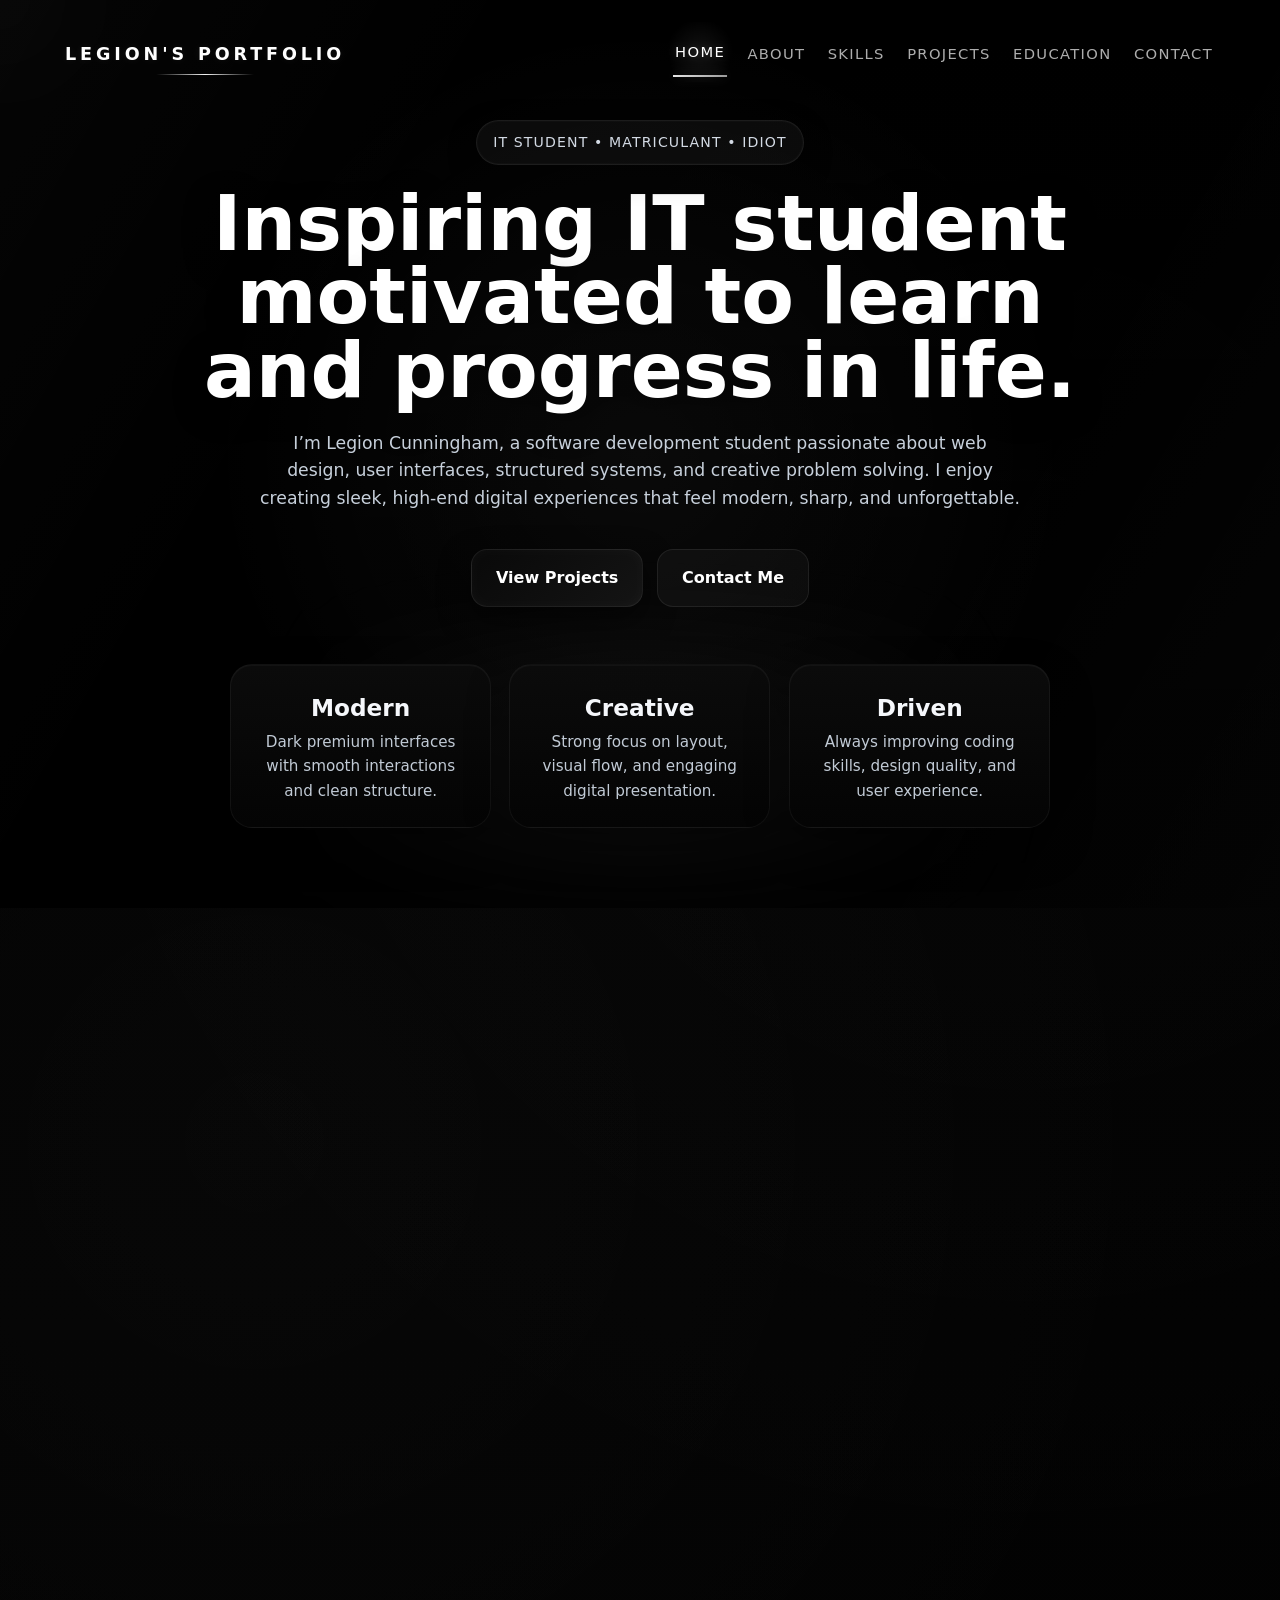
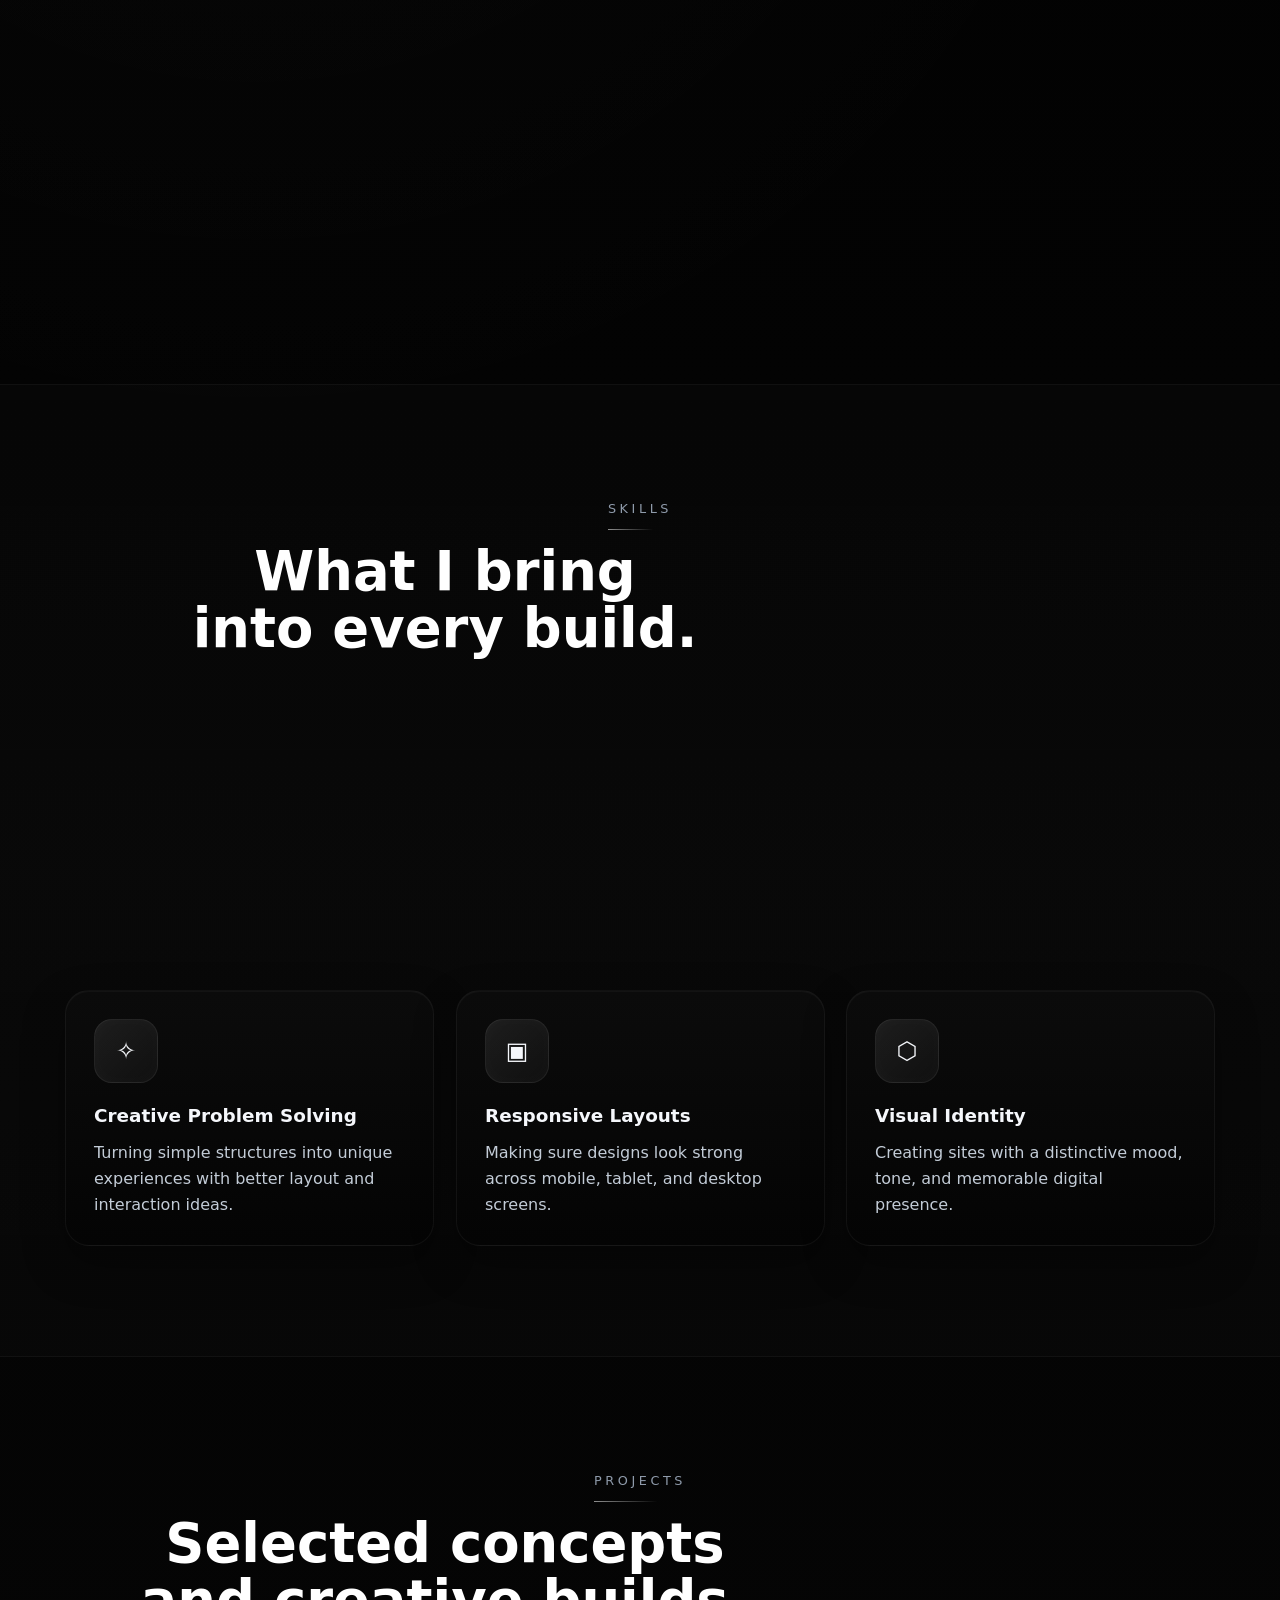
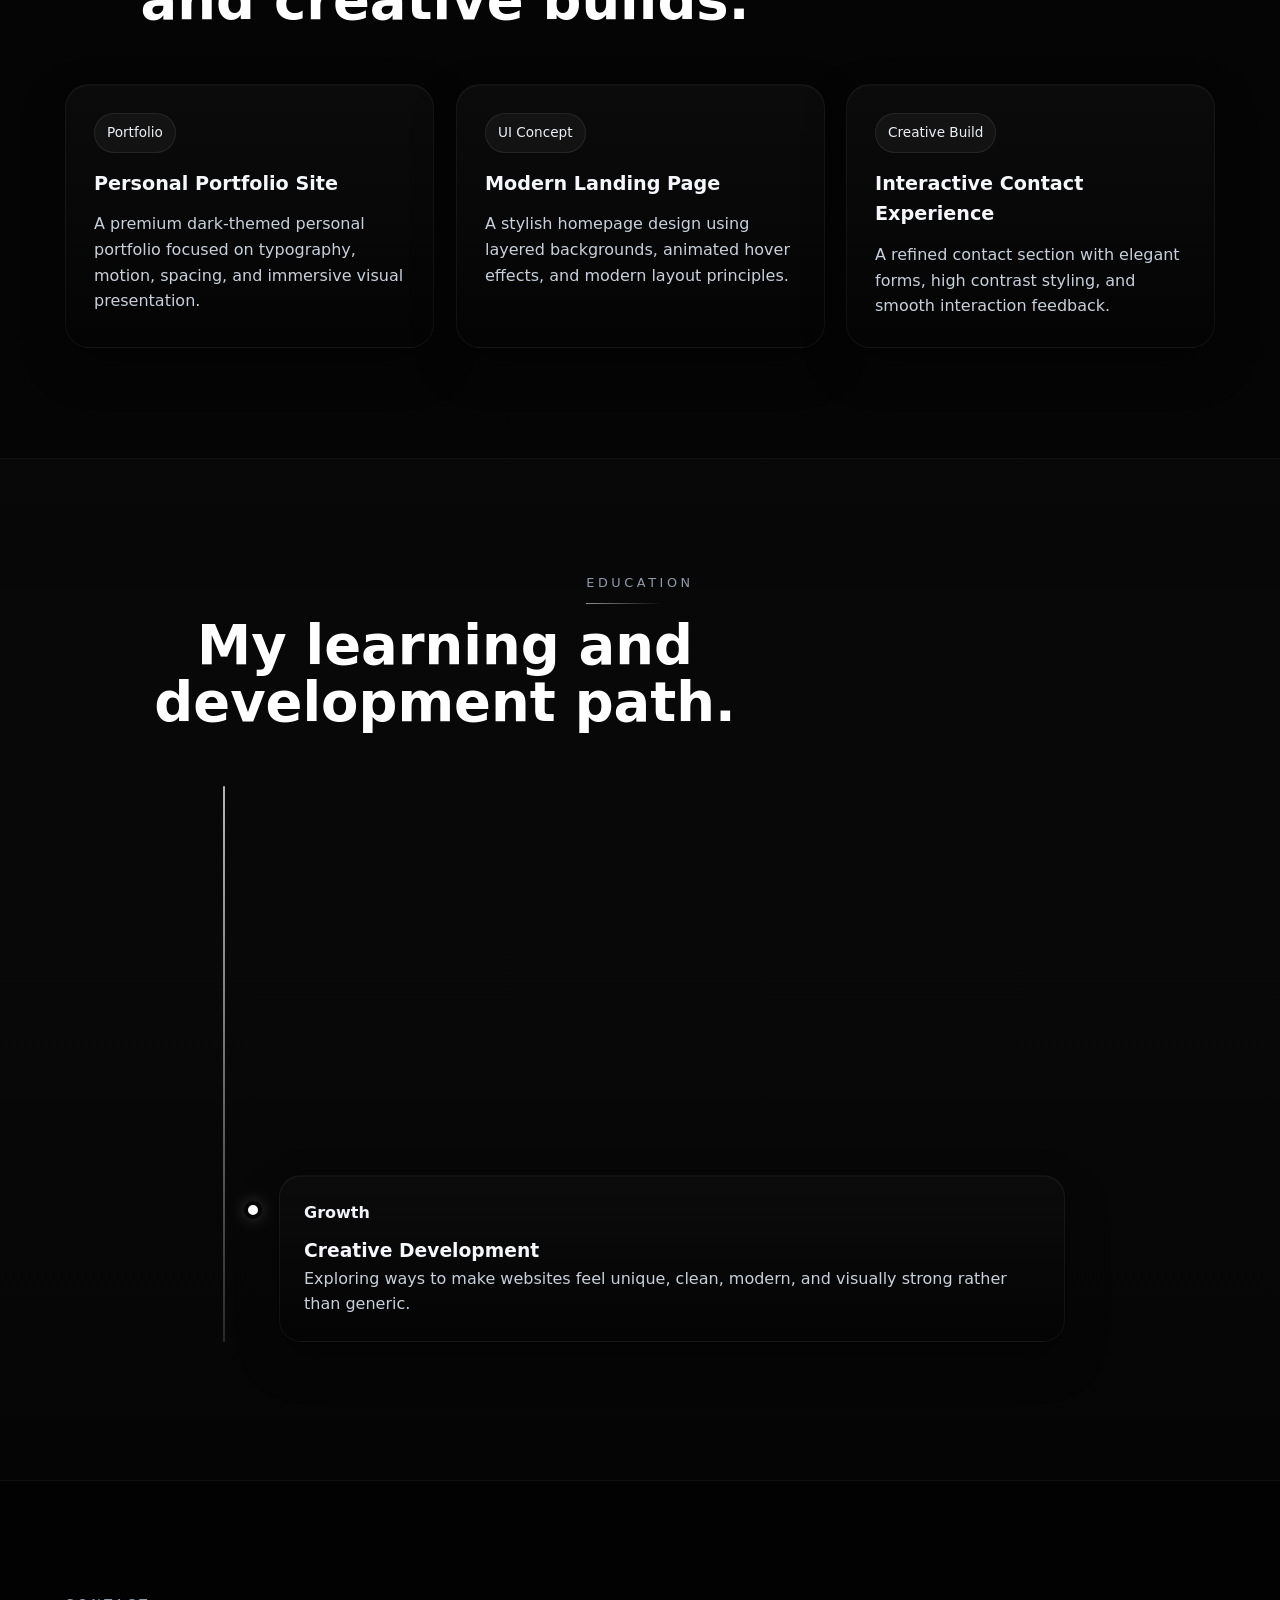
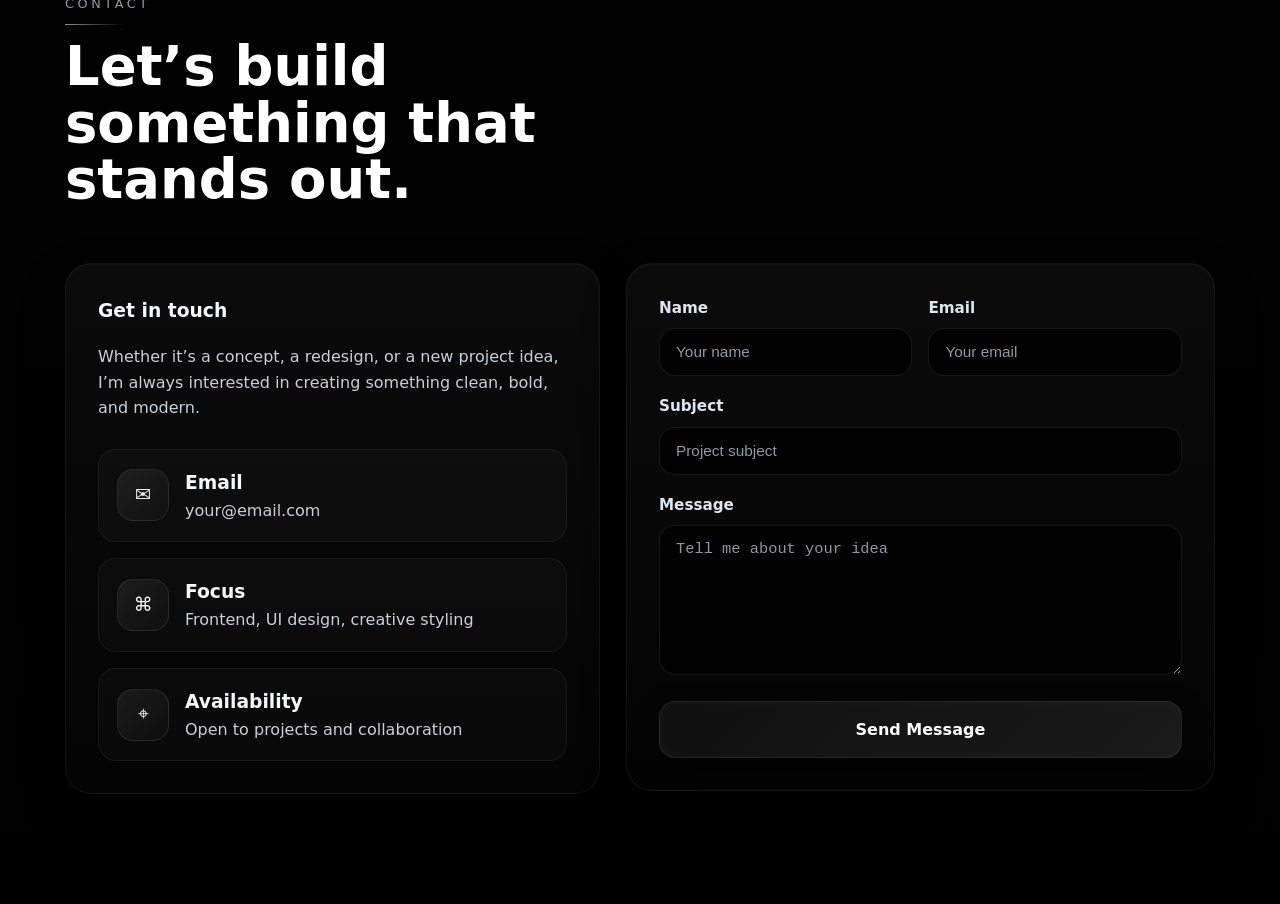
==== commit 67740c8e: "commit" ====
--- a/Index.html
+++ b/Index.html
@@ -9,7 +9,7 @@
 <body>
   <div class="loader" id="loader">
     <div class="loader-inner">
-      <div class="loader-brand">Retracted</div>
+      <div class="loader-brand">Loading.</div>
       <div class="loader-line">
         <span></span>
       </div>
@@ -21,7 +21,7 @@
 
   <header class="site-header">
     <div class="container nav">
-      <a href="#home" class="brand">Retracted</a>
+      <a href="#home" class="brand">Legion's Portfolio</a>
 
       <button class="menu-toggle" id="menuToggle" aria-label="Open navigation" aria-expanded="false">
         <span></span>
@@ -44,16 +44,14 @@
       <div class="hero-overlay"></div>
 
       <div class="container hero-content reveal visible">
-        <p class="hero-tag">Student Developer • UI Designer • Web Creator</p>
+        <p class="hero-tag">IT Student • Matriculant • Idiot</p>
 
         <h1>
-          Building modern digital experiences with
-          <span>clean design</span>
-          and strong logic.
+          Inspiring IT student motivated to learn and progress in life.
         </h1>
 
         <p class="hero-description">
-          I’m Retracted, a software development student passionate about web design,
+          I’m Legion Cunningham, a software development student passionate about web design,
           user interfaces, structured systems, and creative problem solving.
           I enjoy creating sleek, high-end digital experiences that feel modern,
           sharp, and unforgettable.
@@ -93,7 +91,7 @@
         <div class="about-grid">
           <div class="about-image-card reveal">
             <img
-              src="https://images.unsplash.com/photo-1516321318423-f06f85e504b3?auto=format&fit=crop&w=1200&q=80"
+              src="https://upload.wikimedia.org/wikipedia/commons/thumb/e/e2/Ali_Khamenei_Nowruz_message_official_portrait_1397_02.jpg/500px-Ali_Khamenei_Nowruz_message_official_portrait_1397_02.jpg"
               alt="Developer workspace"
             />
           </div>
--- a/style.css
+++ b/style.css
@@ -350,7 +350,7 @@
   overflow: hidden;
   background:
     linear-gradient(rgba(0,0,0,0.68), rgba(0,0,0,0.94)),
-    url("https://images.unsplash.com/photo-1498050108023-c5249f4df085?auto=format&fit=crop&w=1600&q=80") center/cover no-repeat;
+    url("https://images.pexels.com/photos/5557557/pexels-photo-5557557.jpeg?_gl=1*14y98su*_ga*MzM0ODQ1MzcyLjE3NzMyNTE2NzQ.*_ga_8JE65Q40S6*czE3NzUwNTU3ODMkbzQkZzEkdDE3NzUwNTU5MDckajU5JGwwJGgw") center/cover no-repeat;
 }
 
 .hero::before {
